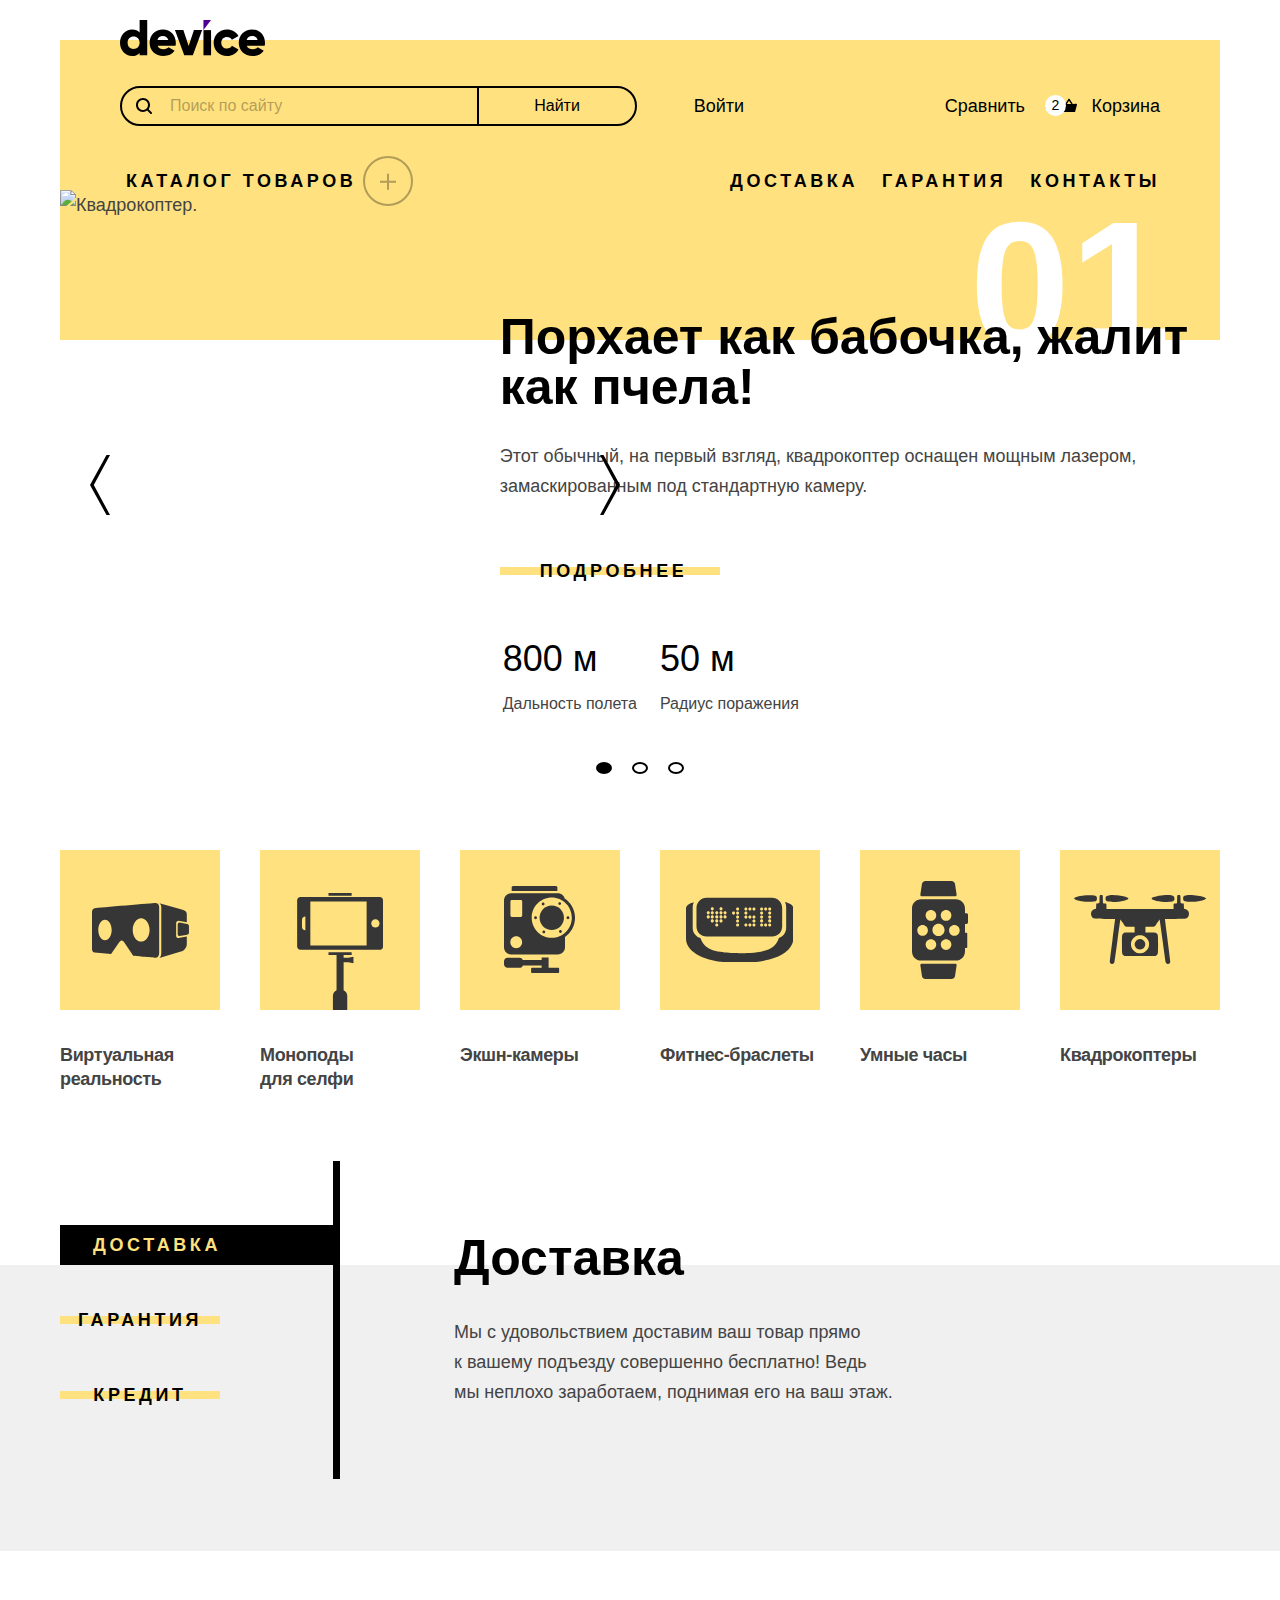
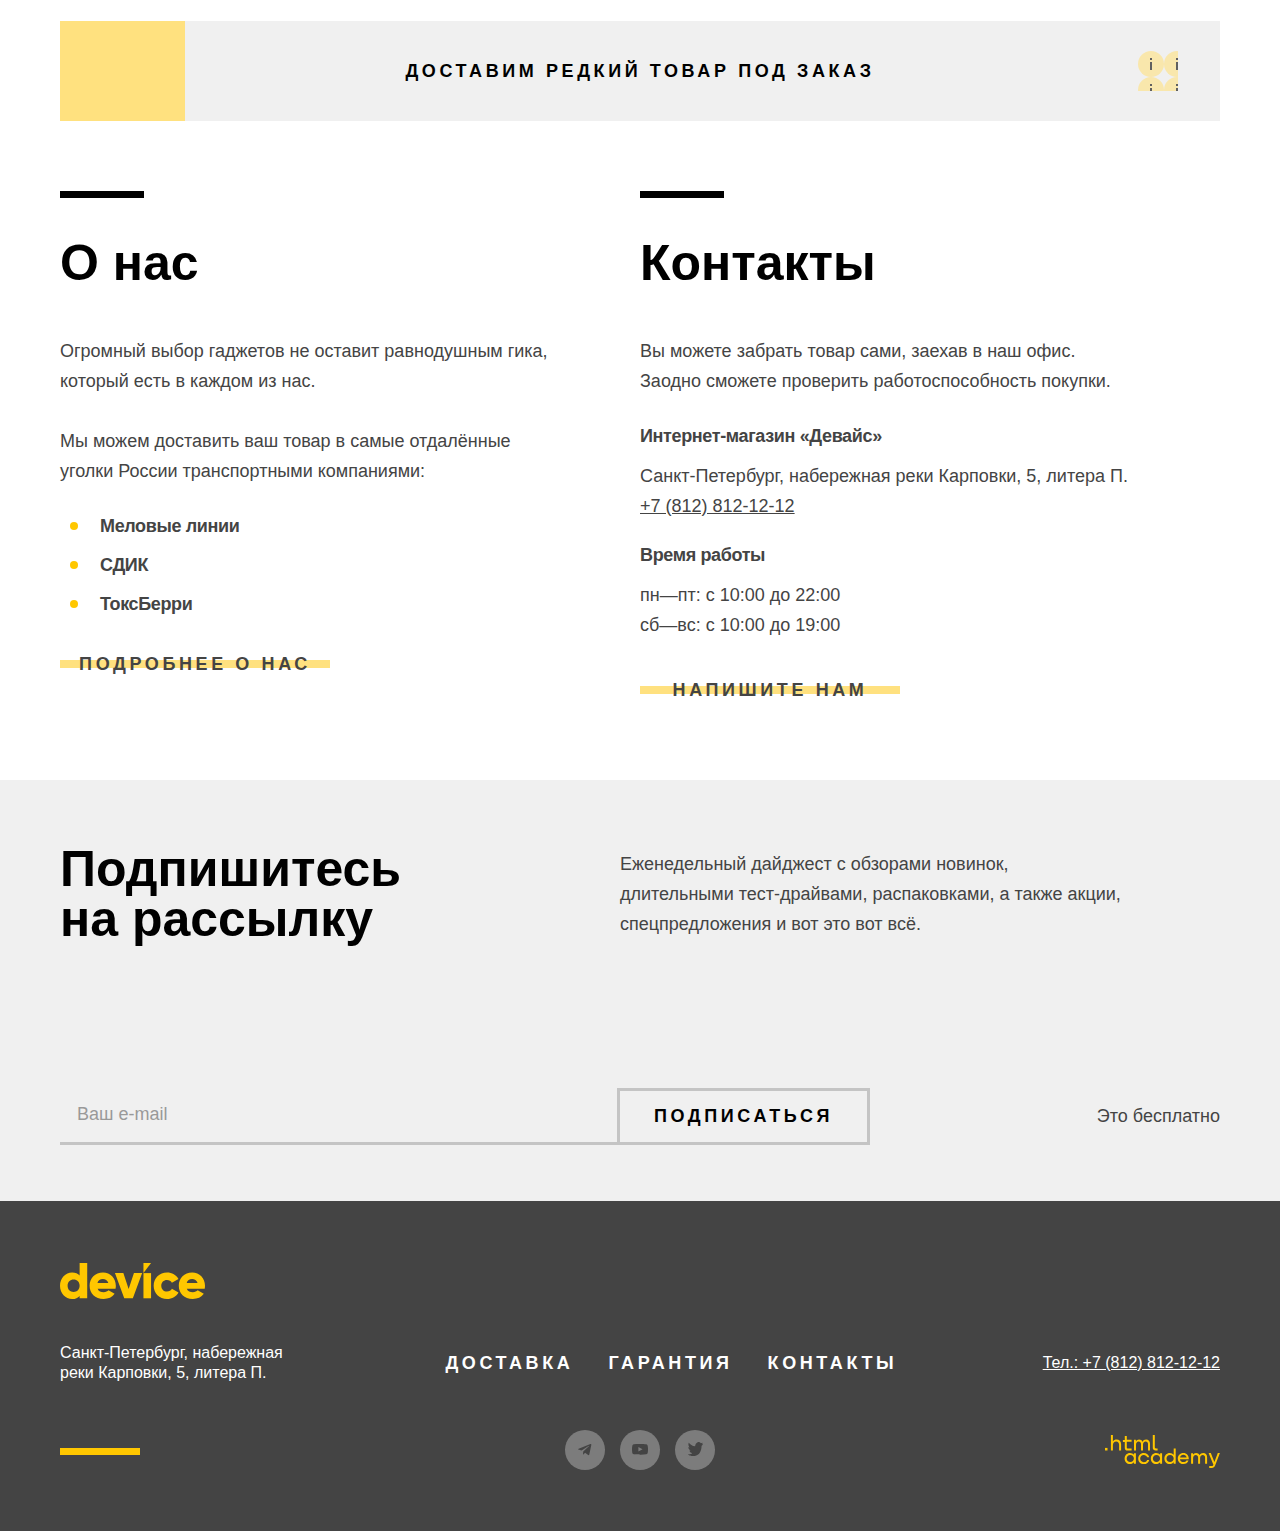
==== index.html @ 0bea19a0 "Завершена верстка всех элементов" ====
<!DOCTYPE html>
<html lang="ru">
  <head>
    <meta charset="utf-8">
    <meta name="viewport" content="width=device-width, initial-scale=1.0">
    <meta name="description" content="Учебный проект от HTML academy.">
    <title>HTML Academy: Девайс</title>
    <link rel="stylesheet" href="styles/styles.css">
    <link rel="icon" href="favicon.ico">
    <link rel="icon" href="images/favicon.png" type="image/png">
  </head>
  <body>
    <header class="page-header">
      <a class="header-logo-link" href="index.html">
        <img src="images/header-logo.svg" width="145" height="36" alt="Логотип интернет магазина Девайс.">
      </a>
      <div class="header-container">
        <div class="top-header-block">
          <form class="search-form" action="https://echo.htmlacademy.ru/" method="post">
            <label class="search-form-label" for="search-form">
              <input class="search-form-input" type="text" placeholder="Поиск по сайту" id="search-form" required>
              <span class="search-form-decoration"></span>
            </label>
            <button class="search-form-button button" type="submit">Найти</button>
          </form>
          <nav class="user-navigation">
            <div class="user-login-wrap">
              <a class="user-login" href="#">Войти</a>
            </div>
            <div class="user-navigation-block">
              <a class="compare" href="#">Сравнить</a>
              <div class="cart">
                <a class="cart-link" href="#">Корзина<span class="cart-count">2</span></a>
                <div class="cart-inner">
                  <ul class="cart-list">
                    <li class="cart-item">
                      <a class="cart-inner-link" href="#">
                        <img src="images/newbe-monopod-small.jpg" width="39" height="43" alt="Любительская селфи-палка">
                        <span>Любительская селфи-палка</span>
                      </a>
                      <button class="cart-item-delete button" type="button" aria-label="Удалить из корзины"></button>
                    </li>
                    <li class="cart-item">
                      <a class="cart-inner-link" href="#">
                        <img src="images/profi-monopod-small.jpg" width="39" height="43" alt="Профессиональная селфи-палка">
                        <span>Профессиональная селфи-палка</span>
                      </a>
                      <button class="cart-item-delete button" type="button" aria-label="Удалить из корзины"></button>
                    </li>
                  </ul>
                  <div class="cart-total">
                    <p class="cart-total-count">Товаров: <span>2</span></p>
                    <p class="cart-total-price">Сумма: <span>2000 ₽</span></p>
                  </div>
                  <div class="cart-button-wrapper">
                    <a class="cart-button" href="#">Открыть корзину</a>
                  </div>
                </div>
              </div>
            </div>
          </nav>
        </div>
        <nav class="product-navigation">
          <div class="product-catalog">
            <button class="product-catalog-button button" type="button">Каталог товаров</button>
            <div class="product-catalog-menu">
              <ul class="product-catalog-list">
                <li class="product-catalog-item">
                  <a class="product-catalog-link" href="#">Виртуальная реальность</a>
                </li>
                <li class="product-catalog-item">
                  <a class="product-catalog-link" href="monopods.html">Моноподы для cелфи</a>
                </li>
                <li class="product-catalog-item">
                  <a class="product-catalog-link" href="#">Экшн-камеры</a>
                </li>
              </ul>
              <ul class="product-catalog-list">
                <li class="product-catalog-item">
                  <a class="product-catalog-link" href="#">Фитнес-браслеты</a>
                </li>
                <li class="product-catalog-item">
                  <a class="product-catalog-link" href="#">Умные часы</a>
                </li>
              </ul>
              <ul class="product-catalog-list">
                <li class="product-catalog-item">
                  <a class="product-catalog-link" href="#">Квадрокоптеры</a>
                </li>
              </ul>
            </div>
          </div>
          <ul class="product-navigation-list">
            <li class="product-navigation-item">
              <a class="product-navigation-link" href="#">Доставка</a>
            </li>
            <li class="product-navigation-item">
              <a class="product-navigation-link" href="#">Гарантия</a>
            </li>
            <li class="product-navigation-item">
              <a class="product-navigation-link" href="#">Контакты</a>
            </li>
          </ul>
        </nav>
      </div>
    </header>

    <main class="main-index">
      <h1 class="visually-hidden">Сайт интернет-магазина Девайс.</h1>
      <section class="slider">
        <h2 class="visually-hidden">Слайдер. Популярные товары.</h2>
        <div class="slider-wrapper">
          <div class="slider-item current-slider-item">
            <div class="slider-image-container">
              <img class="slider-image" width="560" height="560" src="images/drone-slide.png" alt="Квадрокоптер.">
            </div>
            <div class="slider-description-container">
              <p class="slider-number">01</p>
              <p class="slider-slogan heading">Порхает как бабочка, жалит как пчела!</p>
              <p class="slider-description">Этот обычный, на первый взгляд, квадрокоптер оснащен мощным лазером, замаскированным под стандартную камеру.</p>
              <a class="slider-link" href="#">Подробнее</a>
              <table class="technical-parameters">
                <tr>
                  <th class="parameters-count">800 м</th>
                  <th class="parameters-count">50 м</th>
                </tr>
                <tr>
                  <td class="parameters-description">Дальность полета</td>
                  <td class="parameters-description">Радиус поражения</td>
                </tr>
              </table>
            </div>
          </div>
          <div class="slider-item">
            <div class="slider-image-container">
              <img class="slider-image" width="560" height="560" src="images/smart-watch-slide.png" alt="Смарт-часы.">
            </div>
            <div class="slider-description-container">
              <p class="slider-number">02</p>
              <p class="slider-slogan heading">Худеем правильно!</p>
              <p class="slider-description">Мотивирующие фитнес-браслеты помогут найти в себе силы не пропускать занятия и соблюдать диету.</p>
              <a class="slider-link" href="#">Подробнее</a>
              <table class="technical-parameters">
                <tr>
                  <th class="parameters-count">48 часов</th>
                </tr>
                <tr>
                  <td class="parameters-description">Без подзарядки</td>
                </tr>
              </table>
            </div>
          </div>
          <div class="slider-item">
            <div class="slider-image-container">
              <img class="slider-image" width="560" height="560" src="images/monopod-slide.png" alt="Селфи-палка.">
            </div>
            <div class="slider-description-container">
              <p class="slider-number">03</p>
              <p class="slider-slogan heading">Делай селфи, как Бен Стиллер! </p>
              <p class="slider-description">Самая длинная палка для селфи доступна в нашем магазине. Восемь (Восемь, Карл!) метров длиной и весом всего 5 кг.</p>
              <a class="slider-link" href="#">Подробнее</a>
              <table class="technical-parameters">
                <tr>
                  <th class="parameters-count">8,5 м</th>
                  <th class="parameters-count">5 кг</th>
                  <th class="parameters-count">Карбон</th>
                </tr>
                <tr>
                  <td class="parameters-description">Длина палки</td>
                  <td class="parameters-description">Вес палки</td>
                  <td class="parameters-description">Материал</td>
                </tr>
              </table>
            </div>
          </div>
          <button class="previous-slide slider-button button" type="button" aria-label="Предыдущий слайд."></button>
          <button class="next-slide slider-button button" type="button" aria-label="Следующий слайд."></button>
          <ul class="slider-pagination">
            <li class="slider-pagination-item">
              <button class="slider-pagination-button slider-pagination-button-current button" type="button" aria-label="слайд 1."></button>
            </li>
            <li class="slider-pagination-item">
              <button class="slider-pagination-button button" type="button" aria-label="слайд 2."></button>
            </li>
            <li class="slider-pagination-item">
              <button class="slider-pagination-button button" type="button" aria-label="слайд 3."></button>
            </li>
          </ul>
        </div>
      </section>
      <section class="categories">
        <h2 class="visually-hidden">Категории товаров.</h2>
        <ul class="catogories-list">
          <li class="categories-item">
            <a class="categories-link" href="#">Виртуальная реальность</a>
            <span class="categories-link-outline"></span>
          </li>
          <li class="categories-item">
            <a class="categories-link" href="monopods.html">Моноподы<br> для селфи</a>
            <span class="categories-link-outline"></span>
          </li>
          <li class="categories-item">
            <a class="categories-link" href="#">Экшн-камеры</a>
            <span class="categories-link-outline"></span>
          </li>
          <li class="categories-item">
            <a class="categories-link" href="#">Фитнес-браслеты</a>
            <span class="categories-link-outline"></span>
          </li>
          <li class="categories-item">
            <a class="categories-link" href="#">Умные часы</a>
            <span class="categories-link-outline"></span>
          </li>
          <li class="categories-item">
            <a class="categories-link" href="#">Квадрокоптеры</a>
            <span class="categories-link-outline"></span>
          </li>
        </ul>
      </section>
      <section class="services">
        <h2 class="visually-hidden">Наши услуги.</h2>
        <div class="services-container">
          <ul class="services-tabs-list">
            <li class="services-tabs-item">
              <button class="tablinks tablinks-active button" type="button">Доставка</button>
            </li>
            <li class="services-tabs-item">
              <button class="tablinks button" type="button">Гарантия</button>
            </li>
            <li class="services-tabs-item">
              <button class="tablinks button" type="button">Кредит</button>
            </li>
          </ul>
          <div class="services-tabcontent">
            <div class="tabcontent tabcontent-active">
              <h3 class="tabcontent-heading heading">Доставка</h3>
              <p class="tabcontent-description">Мы с удовольствием доставим ваш товар прямо<br> к вашему подъезду совершенно бесплатно! Ведь<br> мы неплохо заработаем, поднимая его на ваш этаж.</p>
            </div>
            <div class="tabcontent">
              <h3 class="tabcontent-heading heading">Гарантия</h3>
              <p class="tabcontent-description">Если из-за возгорания купленного у нас товара у вас сгорит дом — не переживайте, мы выдадим вам новый. Товар, не дом, конечно же.</p>
            </div>
            <div class="tabcontent">
              <h3 class="tabcontent-heading heading">Кредит</h3>
              <p class="tabcontent-description">Залезть в долговую яму стало проще! Кредитные консультанты подберут для вас наиболее выгодные условия кредита. Выгодные для банка, разумеется.</p>
            </div>
          </div>
        </div>
      </section>
      <section class="delivery">
        <h2 class="visually-hidden">Доставка</h2>
        <a class="delivery-link" href="#">Доставим редкий товар под заказ</a>
        <span class="delivery-link-outline"></span>
      </section>
      <section class="conacts-group">
        <h2 class="visually-hidden">Информация об организации и контакты.</h2>
        <div class="about-us">
          <h3 class="about-us-heading heading">О нас</h3>
          <p class="about-us-description">Огромный выбор гаджетов не оставит равнодушным гика, который есть в каждом из нас.</p>
          <p class="about-us-description">Мы можем доставить ваш товар в самые отдалённые уголки России транспортными компаниями:</p>
          <ul class="about-us-transport-list">
            <li class="about-us-transport-item">Меловые линии</li>
            <li class="about-us-transport-item">СДИК</li>
            <li class="about-us-transport-item">ТоксБерри</li>
          </ul>
          <a class="about-us-link" href="#">Подробнее о нас</a>
        </div>
        <div class="contacts">
          <h3 class="contacts-heading heading">Контакты</h3>
          <p class="contacts-description">Вы можете забрать товар сами, заехав в наш офис. Заодно сможете проверить работоспособность покупки. </p>
          <div class="contacts-address">
            <h4 class="address-heading">Интернет-магазин «Девайс»</h4>
            <p class="address-description">Санкт-Петербург, набережная реки Карповки, 5, литера П.</p>
            <a class="address-phone" href="tel:+78128121212">+7 (812) 812-12-12</a>
          </div>
          <div class="contacts-work-time">
            <h4 class="work-time-heading">Время работы</h4>
            <p class="work-time-description">пн—пт: с 10:00 до 22:00 сб—вс: с 10:00 до 19:00</p>
          </div>
          <a class="contacts-link" href="#">Напишите нам</a>
        </div>
      </section>
      <section class="subscribe">
        <div class="subscribe-text-wrapper">
          <h2 class="subscribe-heading heading">Подпишитесь на рассылку</h2>
          <p class="subscribe-description">Еженедельный дайджест с обзорами новинок,<br> длительными тест-драйвами, распаковками, а также акции,<br> спецпредложения и вот это вот всё.</p>
        </div>
        <div class="subscribe-form-wrapper">
          <form class="subscribe-form" action="https://echo.htmlacademy.ru/" method="post">
            <input class="subscribe-form-input" type="email" placeholder="Ваш e-mail">
            <button class="subscribe-form-button button" type="submit">Подписаться</button>
          </form>
          <span class="subscribe-layout">Это бесплатно</span>
        </div>
      </section>
    </main>

    <footer class="page-footer">
      <div class="footer-wrapper">
        <a class="footer-logo-link" href="index.html">
          <img class="footer-logo-image" src="images/footer-logo.svg" width="145" height="36" alt="Логотип интернет магазина Девайс.">
        </a>
        <div class="footer-contacts">
          <p class="footer-contacts-address">Санкт-Петербург, набережная реки Карповки, 5, литера П.</p>
          <ul class="footer-navigation-list">
            <li class="footer-navigation-item">
              <a class="footer-navigation-link" href="#">Доставка</a>
            </li>
            <li class="footer-navigation-item">
              <a class="footer-navigation-link" href="#">Гарантия</a>
            </li>
            <li class="footer-navigation-item">
              <a class="footer-navigation-link" href="#">Контакты</a>
            </li>
          </ul>
          <a class="footer-contacts-address-phone" href="tel:+78128121212">Тел.: +7 (812) 812-12-12</a>
        </div>
        <div class="footer-social">
          <ul class="footer-social-list">
            <li class="footer-social-item">
              <a class="social-button" href="https://t.me/htmlacademy" aria-label="Телеграм.">
                <svg width="14" height="12" viewBox="0 0 14 12">
                  <path d="M12.4431 0.0735832L0.623071 4.63158C-0.183596 4.95558 -0.178929 5.40558 0.475071 5.60625L3.50974 6.55292L10.5311 2.12292C10.8631 1.92092 11.1664 2.02958 10.9171 2.25092L5.2284 7.38492H5.22707L5.2284 7.38558L5.01907 10.5136C5.32574 10.5136 5.46107 10.3729 5.63307 10.2069L7.10707 8.77358L10.1731 11.0382C10.7384 11.3496 11.1444 11.1896 11.2851 10.5149L13.2977 1.02958C13.5037 0.203583 12.9824 -0.170417 12.4431 0.0735832Z"/>
                </svg>
              </a>
            </li>
            <li class="footer-social-item">
              <a class="social-button" href="https://www.youtube.com/user/htmlacademyru" aria-label="Ютуб.">
                <svg width="16" height="11" viewBox="0 0 16 11">
                  <path d="M15.6671 1.67464C15.5765 1.35146 15.4 1.05887 15.1564 0.827973C14.9059 0.589975 14.5989 0.41973 14.2644 0.333306C13.0124 0.00330585 7.99641 0.00330593 7.99641 0.00330593C5.9053 -0.0204856 3.8147 0.0841556 1.73641 0.316639C1.40187 0.409448 1.09545 0.583497 0.844411 0.823306C0.597745 1.06064 0.419078 1.35331 0.325745 1.67397C0.10154 2.8818 -0.00739387 4.1082 0.000411455 5.33664C-0.00758854 6.56397 0.101078 7.78997 0.325745 8.99931C0.417078 9.31864 0.595078 9.60997 0.842411 9.84531C1.08974 10.0806 1.39774 10.2506 1.73641 10.3406C3.00508 10.67 7.99641 10.67 7.99641 10.67C10.0902 10.6938 12.1835 10.5892 14.2644 10.3566C14.5989 10.2702 14.9059 10.1 15.1564 9.86197C15.3999 9.63112 15.5762 9.33849 15.6664 9.01531C15.8965 7.80794 16.0083 6.58103 16.0004 5.35197C16.0177 4.11771 15.906 2.88502 15.6671 1.67397V1.67464ZM6.40174 7.61931V3.05464L10.5751 5.33731L6.40174 7.61931Z"/>
                </svg>
              </a>
            </li>
            <li class="footer-social-item">
              <a class="social-button" href="https://twitter.com/htmlacademy_ru" aria-label="Твиттер.">
                <svg width="15" height="15" viewBox="0 0 15 15">
                  <path d="M9.7 0.155143C11.2 -0.344857 12.3 0.455143 12.9 1.25514C13.4 1.05514 14 0.855143 14.6 0.655143C14.6 1.45514 14.1 2.05514 13.8 2.25514C14.5 2.45514 15 1.85514 15 1.85514C14.9 2.75514 14.1 3.55514 13.6 3.75514C13.4 10.0551 10.8 14.1551 4.7 14.0551C4.2 14.0551 4.8 14.0551 4.3 14.0551C4 14.0551 0.6 13.6551 0 12.2551C2 12.4551 3.4 11.8551 4.1 11.1551C3.3 10.8551 1.7 10.7551 1.5 8.35514C1.8 8.55514 2 8.65514 2.6 8.55514C1.5 7.75514 0.3 7.05514 0.4 5.05514C0.7 5.35514 1.3 5.55514 1.6 5.45514C1 5.25514 -0.2 2.35514 0.8 0.855143C2.4 2.55514 4.1 4.25514 7.1 4.35514C7.3 2.25514 8.1 0.855143 9.7 0.155143Z"/>
                </svg>
              </a>
            </li>
          </ul>
          <a class="htmlacademy-link" href="https://htmlacademy.ru/" aria-label="Сайт html academy.">
            <svg width="115" height="33" viewBox="0 0 115 33">
              <path d="M0 12.9V15.5H2.5V12.9H0Z"/>
              <path d="M11.6 4.5C10 4.5 8.8 5.2 8 6.2H7.9V0H5.9V15.5H7.9V10.2C7.9 8.1 9.2 6.6 11.2 6.6C13 6.6 14.1 8 14.1 9.8V15.5H16.1V9.4C16.2 6.4 14.3 4.5 11.6 4.5Z"/>
              <path d="M26.6 4.8H21.8V1.1H19.8V4.9H17.9V6.9H19.8V12.9C19.8 14.6 20.8 15.6 22.5 15.6H26.6V13.6H22.9C22.2 13.6 21.8 13.2 21.8 12.5V6.8H26.6V4.8Z"/>
              <path d="M41.1 4.6C39.5 4.6 38.2 5.4 37.6 6.7H37.5C36.9 5.5 35.7 4.6 34.1 4.6C32.7 4.6 31.6 5.4 31 6.4H30.9V4.8H29V15.4H31V10C31 8 32 6.5 33.6 6.5C35.1 6.5 36 7.5 36 9.1V15.4H38V9.8C38 7.4 39.4 6.5 40.6 6.5C42.1 6.5 43 7.5 43 9.1V15.4H45V8.9C45.1 6.4 43.6 4.6 41.1 4.6Z"/>
              <path d="M47.8 12.7C47.8 14.4 48.8 15.4 50.6 15.4H52.6V13.4H50.9C50.2 13.4 49.8 13 49.8 12.3V0H47.8V12.7Z"/>
              <path d="M28.9 19.7C28 18.6 26.7 17.9 25 17.9C21.9 17.9 19.6 20.2 19.6 23.5C19.6 26.8 21.9 29.1 25 29.1C26.8 29.1 28 28.3 28.8 27.2H28.9V28.8H30.9V18.2H28.9V19.7ZM25.3 27.1C23.1 27.1 21.7 25.5 21.7 23.5C21.7 21.5 23.1 19.9 25.3 19.9C27.5 19.9 28.9 21.5 28.9 23.5C28.9 25.4 27.5 27.1 25.3 27.1Z"/>
              <path d="M44.2 22C43.7 19.6 41.6 17.9 38.8 17.9C35.4 17.9 33.2 20.4 33.2 23.5C33.2 26.6 35.4 29.1 38.8 29.1C41.6 29.1 43.7 27.3 44.2 24.9H42.1C41.7 26.2 40.4 27.2 38.8 27.2C36.6 27.2 35.2 25.6 35.2 23.6C35.2 21.6 36.6 20 38.8 20C40.4 20 41.6 21 42.1 22.2H44.2V22Z"/>
              <path d="M55.1 19.7C54.2 18.6 52.9 17.9 51.2 17.9C48.1 17.9 45.8 20.2 45.8 23.5C45.8 26.8 48.1 29.1 51.2 29.1C53 29.1 54.2 28.3 55 27.2H55.1V28.8H57.1V18.2H55.1V19.7ZM51.5 27.1C49.3 27.1 47.9 25.5 47.9 23.5C47.9 21.5 49.3 19.9 51.5 19.9C53.7 19.9 55.1 21.5 55.1 23.5C55.1 25.4 53.6 27.1 51.5 27.1Z"/>
              <path d="M68.7 19.8C67.8 18.7 66.5 17.9 64.8 17.9C61.7 17.9 59.4 20.2 59.4 23.5C59.4 26.8 61.6 29.1 64.8 29.1C66.5 29.1 67.8 28.3 68.6 27.3H68.7V28.8H70.7V13.4H68.7V19.8ZM65.1 27.1C62.9 27.1 61.5 25.5 61.5 23.5C61.5 21.5 62.9 19.9 65.1 19.9C67.3 19.9 68.7 21.5 68.7 23.5C68.6 25.5 67.2 27.1 65.1 27.1Z"/>
              <path d="M78.3 17.9C75 17.9 72.8 20.4 72.8 23.5C72.8 26.5 74.9 29.1 78.3 29.1C80.8 29.1 82.8 27.8 83.5 25.5H81.4C80.9 26.5 79.8 27.1 78.4 27.1C76.5 27.1 75.1 25.8 75 24.2H83.8C84 20.6 81.8 17.9 78.3 17.9ZM78.3 19.8C80 19.8 81.3 20.8 81.6 22.4H75.1C75.4 20.9 76.6 19.8 78.3 19.8Z"/>
              <path d="M98.2 17.9C96.6 17.9 95.3 18.7 94.6 19.9H94.5C93.9 18.7 92.7 17.9 91.1 17.9C89.7 17.9 88.6 18.6 88 19.7V18.2H86.1V28.8H88.1V23.4C88.1 21.4 89.1 20 90.7 19.9C92.2 19.9 93.1 20.9 93.1 22.5V28.8H95.1V23.2C95.1 20.8 96.5 19.9 97.7 19.9C99.2 19.9 100.1 20.9 100.1 22.5V28.8H102.1V22.3C102.2 19.7 100.7 17.9 98.2 17.9Z"/>
              <path d="M109.4 27L105.8 18.1H103.6L108.4 29.7C108.1 30.6 107.7 30.9 106.7 30.9H104.2V32.9H106.7C108.5 32.9 109.5 32.1 110.2 30.3L114.9 18.1H112.8L109.4 27Z"/>
            </svg>
          </a>
        </div>
      </div>
    </footer>

    <section class="modal-container">
      <div class="modal">
        <h2 class="modal-heading heading">Доставка под заказ</h2>
        <button class="button modal-close-button" type="button" aria-label="Закрыть."></button>
        <form class="order-form" action="https://echo.htmlacademy.ru/" method="post">
          <div class="user-information">
            <div class="order-form-item username">
              <label class="modal-form-label " for="username">Ваше имя:</label>
              <input class="modal-form-input" type="text" id="username" name="username" placeholder="Введите имя" required>
              <span class="order-form-decoration"></span>
            </div>
            <div class="order-form-item email">
              <label class="modal-form-label" for="email">Ваш e-mail:</label>
              <input class="modal-form-input" type="email" id="email" name="email" placeholder="Введите e-mail" value="почта">
              <span class="order-form-message">Забавный у вас адрес</span>
              <span class="order-form-decoration"></span>
            </div>
          </div>
          <div class="order-products">
            <div class="order-products-item product-name">
              <label class="modal-form-label" for="product-name">Что нужно привезти:</label>
              <input class="modal-form-input" type="text" id="product-name" name="product-name" placeholder="В свободной форме" required>
              <span class="order-form-decoration"></span>
            </div>
            <div class="order-products-item product-count">
              <label class="modal-form-label count-label" for="product-count" tabindex="0">
                Количество:
                <span class="count-information">Постараемся найти, сколько нужно. Привезём сколько получится по требованиям<br> к провозу багажа.</span>
              </label>
              <div class="order-product-container">
                <button class="count count-minus button" type="button">
                  <svg width="16" height="3" viewBox="0 0 16 3">
                    <path d="M16 0.786987H0V2.78699H16V0.786987Z"/>
                  </svg>
                </button>
                <input class="modal-form-input count-input" type="number" id="product-count" name="product-count" placeholder="1" value="1" required>
                <button class="count count-plus button" type="button">
                  <svg width="16" height="17" viewBox="0 0 16 17">
                    <path d="M16 7.78699H9V0.786987H7V7.78699H0V9.78699H7V16.787H9V9.78699H16V7.78699Z"/>
                  </svg>
                </button>
              </div>
            </div>
          </div>
          <button class="modal-submit-button button" type="submit">Отправить</button>
        </form>
      </div>
    </section>
  </body>
</html>
---- styles/styles.css ----
/*
* Prefixed by https://autoprefixer.github.io
* PostCSS: v8.4.14,
* Autoprefixer: v10.4.7
* Browsers: last 5 chrome version,last 5 firefox version,last 5 safari version
*/

@font-face {
  font-family: "Rubik";
  font-style: normal;
  font-weight: 400;
  src: url("../fonts/rubik/rubik-400.woff2") format("woff2");
  font-display: swap;
}

@font-face {
  font-family: "Rubik";
  font-style: normal;
  font-weight: 700;
  src: url("../fonts/rubik/rubik-700.woff2") format("woff2");
  font-display: swap;
}

@font-face {
  font-family: "Raleway";
  font-style: normal;
  font-weight: 800;
  src: url("../fonts/raleway/raleway-800.woff2") format("woff2");
  font-display: swap;
}

html {
  height: 100%;
}

*,
*::before,
*::after {
  box-sizing: border-box;
}

body {
  font-family: "Rubik", Arial, Helvetica, sans-serif;
  font-size: 18px;
  line-height: 30px;
  color: #444444;
  display: flex;
  flex-direction: column;
  min-height: 100%;
  margin: 0;
}

img {
  object-fit: contain;
}

a {
  text-decoration: none;
  color: #444444;
}

.visually-hidden {
  position: absolute;
  width: 1px;
  height: 1px;
  margin: -1px;
  border: 0;
  padding: 0;
  white-space: nowrap;
  clip-path: inset(100%);
  clip: rect(0 0 0 0);
  overflow: hidden;
}

.button {
  cursor: pointer;
}

.heading {
  font-family: 'Raleway', Arial, Helvetica, sans-serif;
  font-weight: 800;
  font-size: 50px;
  line-height: 50px;
  margin: 0;
  padding: 0;
  color: #000000;
}

/* HEADER */

.page-header {
  width: 1160px;
  margin: 0 auto;
  position: relative;
}

.header-logo-link {
  position: absolute;
  display: block;
  left: 60px;
  top: 20px;
  outline: unset;
  z-index: 1;
}

.header-logo-link:hover {
  opacity: 0.6;
}

.header-logo-link:focus-visible::before {
  content: "";
  position: absolute;
  top: -2px;
  left: -3px;
  width: calc(100% + 8px);
  height: 40px;
  background-color: none;
  outline: 2px solid #AF4FFF;
}

.header-logo-link:active {
  opacity: 0.3;
}

.header-logo-link:active::before {
  outline: none;
}

.header-container {
  margin-top: 40px;
  background-color: #FFE17F;
  padding: 0 60px;
}

.top-header-block {
  display: flex;
  flex-wrap: wrap;
  align-items: center;
  padding-top: 46px;
  margin-bottom: 30px;
  gap: 26px;
  position: relative;
}

.search-form {
  display: flex;
  justify-content: center;
  position: relative;
}

.search-form-label {
  position: relative;
}

.search-form-decoration::before {
  content: "";
  position: absolute;
  background-image: url(../images/search-icon.svg);
  background-repeat: no-repeat;
  width: 16px;
  height: 16px;
  left: 16px;
  top: 12px;
}

.search-form-input {
  font-family: "Rubik", Arial, Helvetica, sans-serif;
  font-size: 16px;
  line-height: 20px;
  width: 359px;
  height: 40px;
  background-color: transparent;
  border: 2px solid #000000;
  border-radius: 50px 0 0 50px;
  padding-left: 48px;
  outline: none;
}

.search-form-decoration::after {
  content: "";
  position: absolute;
  top: -2px;
  right: -2px;
  width: 363px;
  height: 44px;
  background-color: none;
  outline: 2px solid #AF4FFF;
  display: none;
}

.search-form-input:focus-visible ~ .search-form-decoration::after {
  display: block;
}

.search-form-input::placeholder {
  color: #000000;
  opacity: 0.3;
}

.search-form-input:disabled {
  opacity: 0.3;
}

.search-form-input:disabled ~ .search-form-decoration::before {
  opacity: 0.3;
}

.search-form-button {
  font-family: "Rubik", Arial, Helvetica, sans-serif;
  font-size: 16px;
  line-height: 20px;
  color: #000000;
  width: 160px;
  height: 40px;
  background-color: transparent;
  border: 2px solid #000000;
  border-radius: 0 20px 20px 0;
  outline: none;
  position: relative;
  margin-left: -2px;
}

.search-form-button:hover {
  background-color: #000000;
  color: #FFFFFF;
}

.search-form-button:focus-visible::before {
  content: "";
  position: absolute;
  top: -4px;
  left: -4px;
  width: 164px;
  height: 44px;
  background-color: none;
  outline: 2px solid #AF4FFF;
}

.search-form-button:active {
  background-color: #000000;
  color: #FFFFFF30;
}

.search-form-button:active::before {
  outline: none;
}

.search-form-button:disabled {
  opacity: 0.3;
}

.user-navigation {
  display: flex;
  flex-wrap: wrap;
  justify-content: space-between;
  flex-grow: 1;
}

.user-login-wrap {
  display: flex;
  flex-wrap: wrap;
  width: 231px;
}

.user-navigation-block {
  display: flex;
  flex-wrap: wrap;
  list-style-type: none;
  margin: 0;
  gap: 36px;
}

.user-login-wrap {
  display: flex;
  flex-wrap: wrap;
  gap: 28px;
  max-width: 240px;
}

.user-login {
  width: 81px;
  text-align: end;
  height: 30px;
  color: #000000;
  position: relative;
  outline: none;
}

.user-login::before {
  content: "";
  position: absolute;
  background-image: url(../images/login-icon.svg);
  background-repeat: no-repeat;
  width: 13px;
  height: 12px;
  left: 2px;
  top: 9px;
}

.user-login:hover {
  opacity: 0.6;
}

.user-login:focus-visible::after {
  content: "";
  position: absolute;
  top: 0;
  right: -4px;
  width: calc(100% + 8px);
  height: 30px;
  background-color: none;
  outline: 2px solid #AF4FFF;
}

.user-login:active {
  opacity: 0.3;
}

.user-login:active::after {
  outline: none;
}

.user-name {
  width: 146px;
  text-align: end;
  height: 30px;
  color: #000000;
  outline: none;
  position: relative;
}

.user-name::before {
  content: "";
  position: absolute;
  background-image: url(../images/login-icon.svg);
  background-repeat: no-repeat;
  width: 13px;
  height: 12px;
  left: 2px;
  top: 9px;
}

.user-name:hover {
  opacity: 0.6;
}

.user-name:focus-visible::after {
  content: "";
  position: absolute;
  top: 0;
  right: -4px;
  width: calc(100% + 8px);
  height: 30px;
  background-color: none;
  outline: 2px solid #AF4FFF;
}

.user-name:active {
  opacity: 0.3;
}

.user-name:active::after {
  outline: none;
}

.user-logout {
  height: 30px;
  color: #000000;
  opacity: 0.3;
  outline: none;
  position: relative;
}

.user-logout:focus-visible::after {
  content: "";
  position: absolute;
  top: 0;
  right: -4px;
  width: calc(100% + 8px);
  height: 30px;
  background-color: none;
  outline: 2px solid #AF4FFF;
}

.user-logout:active::after {
  outline: none;
}

.compare {
  width: 105px;
  text-align: end;
  height: 30px;
  color: #000000;
  position: relative;
  outline: none;
}

.compare::before {
  content: "";
  position: absolute;
  background-image: url(../images/compare-icon.svg);
  background-repeat: no-repeat;
  width: 10px;
  height: 12px;
  left: 2px;
  top: 9px;
}

.compare:hover {
  opacity: 0.6;
}

.compare:focus-visible::after {
  content: "";
  position: absolute;
  top: 0;
  right: -4px;
  width: calc(100% + 8px);
  height: 30px;
  background-color: none;
  outline: 2px solid #AF4FFF;
}

.compare:active {
  opacity: 0.3;
}

.compare:active::after {
  outline: none;
}

.cart {
  display: flex;
  flex-wrap: wrap;
  position: relative;
}

.cart-link {
  width: 99px;
  text-align: end;
  height: 30px;
  color: #000000;
  position: relative;
  outline: none;
}

.cart-link::before {
  content: "";
  position: absolute;
  background-image: url(../images/cart-icon.svg);
  background-repeat: no-repeat;
  width: 16px;
  height: 14px;
  left: 0;
  top: 7px;
}

.cart-link:hover {
  opacity: 0.6;
}

.cart-link:focus-visible::after {
  content: "";
  position: absolute;
  top: 0;
  right: -11px;
  width: calc(100% + 30px);
  height: 30px;
  background-color: none;
  outline: 2px solid #AF4FFF;
}

.cart-link:active {
  opacity: 0.3;
}

.cart-link:active::after {
  outline: none;
}

.cart-count {
  position: absolute;
  display: flex;
  left: -16px;
  top: 4px;
  font-family: "Rubik", Arial, Helvetica, sans-serif;
  font-size: 14px;
  line-height: 17px;
  color: #000000;
  background-color: #FFFFFF;
  width: 21px;
  height: 21px;
  border-radius: 50%;
  justify-content: center;
  align-items: center;
}

/* CART-POPOVER */

.cart-inner {
  display: none;
  position: absolute;
  width: 320px;
  background-color: #1A1A1A;
  z-index: 5;
  top: 35px;
  left: -145px;
}

.cart-inner::before {
  content: "";
  position: absolute;
  background-image: url(../images/popover-arrow.svg);
  background-repeat: no-repeat;
  width: 14px;
  height: 6px;
  top: -6px;
  left: calc(50% - 7px);
}

.cart-link:hover + .cart-inner,
.cart-link:focus-visible + .cart-inner,
.cart-link:focus + .cart-inner {
  display: block;
}

.cart-list {
  list-style-type: none;
  padding: 0;
  margin: 0;
  display: flex;
  flex-direction: column;
  row-gap: 1px;
}

.cart-item {
  width: 100%;
  height: 83px;
  background-color: #000000;
  display: flex;
  align-items: center;
  position: relative;
}

.cart-item-delete {
  content: "";
  position: absolute;
  border: none;
  background-image: url(../images/cart-delete-item.svg);
  background-repeat: no-repeat;
  background-color: transparent;
  width: 10px;
  height: 10px;
  top: 20px;
  right: 20px;
  outline: none;
}

.cart-item-delete:hover {
  opacity: 0.6;
}

.cart-item-delete:focus-visible::before {
  content: "";
  position: absolute;
  top: -2px;
  left: -2px;
  width: calc(100% + 4px);
  height: 15px;
  background-color: none;
  outline: 2px solid #AF4FFF;
}

.cart-item-delete:active {
  opacity: 0.3;
}

.cart-item-delete:active::before {
  outline: none;
}

.cart-inner-link {
  color: #FFFFFF;
  display: flex;
  gap: 23px;
  padding: 20px;
  max-width: 170px;
  font-family: "Rubik", Arial, Helvetica, sans-serif;
  font-weight: 400;
  font-size: 16px;
  line-height: 20px;
  align-items: center;
  position: relative;
  outline: none;
}

.cart-inner-link:hover {
  opacity: 0.6;
}

.cart-inner-link:focus-visible::before {
  content: "";
  position: absolute;
  top: 17px;
  left: 17px;
  width: 260px;
  height: 49px;
  background-color: none;
  outline: 2px solid #AF4FFF;
}

.cart-inner-link:active {
  opacity: 0.3;
}

.cart-inner-link:active::before {
  outline: none;
}

.cart-total {
  display: flex;
  flex-grow: 1;
  justify-content: space-between;
  padding: 0 20px;
  align-items: center;
  height: 44px;
}

.cart-total-count {
  padding: 0;
  margin: 0;
  font-family: "Rubik", Arial, Helvetica, sans-serif;
  font-weight: 400;
  font-size: 16px;
  line-height: 20px;
  color: #FFFFFF;
}

.cart-total-price {
  padding: 0;
  margin: 0;
  font-family: "Rubik", Arial, Helvetica, sans-serif;
  font-weight: 400;
  font-size: 16px;
  line-height: 20px;
  color: #FFFFFF;
}

.cart-button-wrapper {
  width: 100%;
  padding: 20px;
  background-color: #000000;
}

.cart-button {
  font-family: 'Raleway', Arial, Helvetica, sans-serif;
  font-weight: 800;
  font-size: 18px;
  line-height: 21px;
  letter-spacing: 0.2em;
  text-transform: uppercase;
  background-color: #FFFFFF;
  color: #000000;
  width: 280px;
  height: 50px;
  display: flex;
  justify-content: center;
  align-items: center;
  outline: none;
  position: relative;
}

.cart-button:hover {
  background-color: #FFE17F;
}

.cart-button:focus-visible::before {
  content: "";
  position: absolute;
  top: -2px;
  left: -2px;
  width: calc(100% + 4px);
  height: 54px;
  background-color: none;
  outline: 2px solid #AF4FFF;
}

.cart-button:active {
  background-color: #FFE17F;
  color: #00000030;
}

.cart-button:active::before {
  outline: none;
}

.cart-button-disabled.cart-button {
  background-color: #FFFFFF;
  color: #00000030;
  cursor: default;
}

.cart-button-disabled.cart-button:focus-visible::before {
  outline: none;
}

/* PRODUCT-NAVIGATION */

.product-navigation {
  display: flex;
  flex-wrap: wrap;
  flex-grow: 1;
  justify-content: space-between;
  align-items: center;
  padding-bottom: 134px;
}

.product-catalog {
  position: relative;
}

.product-catalog-navigation {
  padding-bottom: 20px;
}

.product-catalog-menu {
  position: absolute;
  top: 33px;
  left: -60px;
  display: none;
  flex-wrap: wrap;
  width: 1160px;
  min-height: 180px;
  padding: 25px 60px 27px 60px;
  z-index: 2;
  background-color:#FFE17F;
  gap: 60px;
}

.product-catalog-list {
  list-style-type: none;
  padding: 0;
  margin: 0;
}

.product-catalog-item {
  margin-bottom: 10px;
}

.product-catalog-item:last-child {
  margin-bottom: 0;
}

.product-catalog-link {
  font-family: "Rubik", Arial, Helvetica, sans-serif;
  font-weight: 400;
  font-size: 16px;
  line-height: 18px;
  color: #000000;
  position: relative;
  outline: none;
}

.product-catalog-link:hover {
  opacity: 0.6;
}

.product-catalog-link:focus-visible::before {
  content: "";
  position: absolute;
  top: -2px;
  left: -2px;
  width: 200px;
  height: 24px;
  background-color: none;
  outline: 2px solid #AF4FFF;
}

.product-catalog-link:active {
  opacity: 0.3;
}

.product-catalog-link:active::before {
  outline: none;
}

.product-catalog-link-active {
  position: relative;
}

.product-catalog-link-active::after {
  content: "";
  position: absolute;
  background-color: #000000;
  width: 100%;
  height: 1px;
  right: 0;
  bottom: -2px;
}

.product-catalog-link-active:focus-visible::before {
  content: "";
  position: absolute;
  top: -2px;
  left: -2px;
  width: 200px;
  height: 26px;
  background-color: none;
  outline: 2px solid #AF4FFF;
}

.product-catalog-link-active:active::before {
  outline: none;
}

.product-catalog-button {
  position: relative;
  font-family: 'Raleway', Arial, Helvetica, sans-serif;
  font-weight: 800;
  font-size: 18px;
  line-height: 21px;
  letter-spacing: 0.2em;
  text-transform: uppercase;
  color: #000000;
  border: unset;
  background-color: transparent;
  width: 293px;
  height: 50px;
  text-align: start;
  z-index: 3;
  outline: none;
}

.product-catalog-button::before {
  content: "";
  position: absolute;
  width: 50px;
  height: 50px;
  border: 2px solid #000000;
  border-radius: 50%;
  background-color: transparent;
  background-image: url(../images/plus-icon.svg);
  background-position: center;
  background-repeat: no-repeat;
  opacity: 0.3;
  right: 0;
  top: 0;
}

.product-catalog-button:hover::before,
.product-catalog-button:active::before {
  background-image: url(../images/minus-icon.svg);
  opacity: 1;
}

.product-catalog-button:focus-visible::before {
  background-image: url(../images/minus-icon.svg);
}

.product-catalog-button:focus-visible::after {
  content: "";
  position: absolute;
  top: -2px;
  right: -2px;
  width: calc(100% + 4px);
  height: 54px;
  background-color: none;
  outline: 2px solid #AF4FFF;
}

.product-catalog-button:hover ~ .product-catalog-menu,
.product-catalog-button:focus-visible ~ .product-catalog-menu,
.product-catalog-button:focus ~ .product-catalog-menu {
  display: flex;
}

.product-navigation-list {
  display: flex;
  flex-wrap: wrap;
  list-style-type: none;
  margin: 0;
  justify-content: space-between;
  max-width: 470px;
  flex-grow: 1;
  z-index: 1;
}

.product-navigation-link {
  font-family: 'Raleway', Arial, Helvetica, sans-serif;
  font-weight: 800;
  font-size: 18px;
  line-height: 21px;
  letter-spacing: 0.2em;
  text-transform: uppercase;
  color: #000000;
  outline: none;
  position: relative;
}

.product-navigation-link:hover {
  opacity: 0.6;
}

.product-navigation-link:focus-visible::before {
  content: "";
  position: absolute;
  top: -2px;
  left: -2px;
  width: calc(100% + 4px);
  height: 26px;
  background-color: none;
  outline: 2px solid #AF4FFF;
}

.product-navigation-link:active {
  opacity: 0.3;
}

.product-navigation-link:active::before {
  outline: none;
}

.product-navigation-link-active {
  position: relative;
}

.product-navigation-link-active::after {
  content: "";
  position: absolute;
  background-color: #000000;
  width: 100%;
  height: 2px;
  right: 0;
  bottom: -2px;
}

.product-navigation-link-active:focus-visible::before {
  content: "";
  position: absolute;
  top: -2px;
  left: -2px;
  width: calc(100% + 4px);
  height: 28px;
  background-color: none;
  outline: 2px solid #AF4FFF;
}

.product-navigation-link-active:active::before {
  outline: none;
}

/* INDEX.HTML */

/* MAIN */

.main-index {
  flex-grow: 1;
}

/* SLIDER */

.slider-wrapper {
  width: 1160px;
  margin: 0 auto;
  position: relative;
  margin-top: -150px;
  margin-bottom: 70px;
}

.slider-item {
  display: none;
  gap: 40px;
}

.current-slider-item {
  display: flex;
}

.slider-image-container {
  width: 560px;
  height: 560px;
}

.slider-number {
  font-weight: 700;
  font-size: 180px;
  line-height: 30px;
  color: #ffffff;
  margin: 0;
  margin-top: 80px;
  margin-right: 50px;
  text-align: end;
}

.slider-slogan {
  position: relative;
  margin-top: 12px;
  margin-bottom: 29px;
}

.slider-description {
  margin: 0;
  padding: 0;
  margin-bottom: 50px;
}

.slider-link {
  display: block;
  font-family: 'Raleway', Arial, Helvetica, sans-serif;
  font-weight: 800;
  font-size: 18px;
  line-height: 21px;
  letter-spacing: 0.2em;
  text-transform: uppercase;
  color: #000000;
  width: 220px;
  height: 40px;
  text-align: center;
  padding: 10px 40px;
  margin-bottom: 50px;
  position: relative;
  outline: none;
}

.slider-link::before {
  content: "";
  position: absolute;
  background-color: #FFE17F;
  width: 100%;
  height: 100%;
  left: 0;
  top: 0;
  transform: scaleY(20%);
  z-index: -1;
}

.slider-link:hover::before {
  transform: scaleY(100%);
}

.slider-link:focus-visible {
  outline: 2px solid #AF4FFF;
}


.slider-link:active::before {
  transform: scaleY(100%);
  background-color: #FFCC33;
}

.slider-link:active {
  outline: none;
}

.parameters-count {
  font-weight: 400;
  font-size: 36px;
  line-height: 30px;
  text-align: start;
  padding-right: 20px;
  padding-bottom: 12px;
  color: #000000;
}

.parameters-count:last-child {
  padding-right: 0;
}

.parameters-description {
  font-weight: 400;
  font-size: 16px;
  line-height: 30px;
  text-align: start;
  padding-right: 20px;
}

.parameters-description:last-child {
  padding-right: 0;
}

.previous-slide {
  position: absolute;
  top: calc(50% - 30px);
  left: 30px;
  background-color: transparent;
  border: none;
  background-image: url(../images/slider-left-arrow.svg);
  background-repeat: no-repeat;
  background-position: center;
  width: 20px;
  height: 60px;
}

.next-slide {
  position: absolute;
  top: calc(50% - 30px);
  left: calc(50% - 40px);
  background-color: transparent;
  border: none;
  background-image: url(../images/slider-right-arrow.svg);
  background-repeat: no-repeat;
  background-position: center;
  width: 20px;
  height: 60px;
}

.slider-button {
  outline: none;
}

.slider-button:hover {
  opacity: 0.6;
}

.slider-button:focus-visible::before {
  content: "";
  position: absolute;
  top: -2px;
  left: -2px;
  width: calc(100% + 4px);
  height: calc(100% + 4px);
  background-color: none;
  outline: 2px solid #AF4FFF;
}

.slider-button:active {
  opacity: 0.3;
}

.slider-button:active::before {
  outline: none;
}

.slider-pagination {
  display: flex;
  list-style-type: none;
  gap: 20px;
  justify-content: center;
  padding: 0;
  margin: 0;
  align-items: center;
}

.slider-pagination-button {
  position: relative;
  background-color: #FFFFFF;
  border: 2px solid #000000;
  border-radius: 50%;
  width: 12px;
  height: 12px;
  outline: none;
}

.slider-pagination-button-current {
  background-color: #000000;
}

.slider-pagination-button:hover {
  opacity: 0.6;
}

.slider-pagination-button:focus-visible::before {
  content: "";
  position: absolute;
  top: -4px;
  left: -4px;
  width: calc(100% + 8px);
  height: calc(100% + 8px);
  background-color: none;
  outline: 2px solid #AF4FFF;
}

.slider-pagination-button:active {
  opacity: 0.3;
}

.slider-pagination-button:active::before {
  outline: none;
}

/* CATEGORIES */

.categories {
  width: 1160px;
  margin: 0 auto;
  margin-bottom: 70px;
}

.catogories-list {
  display: flex;
  flex-wrap: wrap;
  list-style-type: none;
  justify-content: start;
  flex-grow: 1;
  gap: 40px;
  margin: 0;
  padding: 0;
}

.categories-item {
  width: 160px;
  position: relative;
}

.categories-link {
  display: block;
  font-family: 'Raleway', Arial, Helvetica, sans-serif;
  font-weight: 800;
  font-size: 18px;
  line-height: 24px;
  letter-spacing: -0.02em;
  padding-top: 193px;
  position: relative;
  outline: none;
}

.categories-link-outline {
  content: "";
  position: absolute;
  top: -4px;
  left: -4px;
  width: calc(100% + 8px);
  height: calc(100% + 8px);
  background-color: none;
  outline: 2px solid #AF4FFF;
  display: none;
  z-index: -1;
}

.categories-link::before {
  content: "";
  position: absolute;
  background-color: #FFE17F;
  width: 160px;
  height: 160px;
  top: 0;
  left: 0;
}

.categories-link::after {
  content: "";
  position: absolute;
  background-repeat: no-repeat;
}

.categories-item:nth-child(1) .categories-link::after {
  background-image: url(../images/vr-icon.svg);
  width: 97px;
  height: 55px;
  top: 53px;
  left: 32px;
}

.categories-item:nth-child(2) .categories-link::after {
  background-image: url(../images/monopod-icon.svg);
  width: 86px;
  height: 117px;
  top: 43px;
  left: 37px;
}

.categories-item:nth-child(3) .categories-link::after {
  background-image: url(../images/action-camera-icon.svg);
  width: 71px;
  height: 87px;
  top: 36px;
  left: 44px;
}

.categories-item:nth-child(4) .categories-link::after {
  background-image: url(../images/fitnes-bracers-icon.svg);
  width: 107px;
  height: 65px;
  top: 47px;
  left: 26px;
}

.categories-item:nth-child(5) .categories-link::after {
  background-image: url(../images/smart-watch-icon.svg);
  width: 56px;
  height: 98px;
  top: 31px;
  left: 52px;
}

.categories-item:nth-child(6) .categories-link::after {
  background-image: url(../images/drone-icon.svg);
  width: 132px;
  height: 69px;
  top: 45px;
  left: 14px;
}

.categories-link:hover::before {
  background-color: #FFC700;
}

 .categories-link:focus-visible ~ .categories-link-outline {
  display: block;
}

.categories-link:active {
  opacity: 0.3;
}

.categories-link:active::before {
  background-color: #FFE17F;
}

.categories-link:active ~ .categories-link-outline {
  display: none;
}

/* SERVICES */

.services {
  background: linear-gradient(#ffffff 104px, #F0F0F0 104px);
  margin-bottom: 70px;
}

.services-container {
  width: 1160px;
  margin: 0 auto;
  display: flex;
  align-items: center;
  padding-bottom: 72px;
}

.services-tabs-list {
  list-style-type: none;
  margin: 0;
  padding: 0;
  width: 280px;
  position: relative;
  padding-top: 64px;
  padding-bottom: 64px;
}

.services-tabs-list:after {
  content: "";
  position: absolute;
  background-color: #000000;
  width: 7px;
  height: 100%;
  top: 0;
  right: 0;
}

.services-tabs-item {
  margin-bottom: 35px;
}

.services-tabs-item:last-child {
  margin-bottom: 0;
}

.tablinks {
  width: 160px;
  height: 40px;
  border: unset;
  background-color: transparent;
  font-family: 'Raleway', Arial, Helvetica, sans-serif;
  font-weight: 800;
  font-size: 18px;
  line-height: 21px;
  letter-spacing: 0.2em;
  text-transform: uppercase;
  position: relative;
  z-index: 1;
}

.tablinks::before {
  content: "";
  position: absolute;
  background-color: #FFE17F;
  width: 100%;
  height: 100%;
  left: 0;
  top: 0;
  transform: scaleY(20%);
  z-index: -1;
}

.tablinks:hover::before {
  transform: scaleY(100%);
}

.tablinks:focus-visible {
  outline: 2px solid #AF4FFF;
}


.tablinks:active::before {
  transform: scaleY(100%);
  background-color: #FFCC33;
}

.tablinks:active {
  outline: none;
}

.tablinks-active {
  background-color: #000000;
  color: #FFE17F;
  width: 100%;
  height: 40px;
  position: relative;
  text-align: left;
  padding-left: 33px;
  outline: none;
}

.tablinks-active::before {
  content: "";
  position: absolute;
  background: none;
}

.tablinks-active:hover {
  padding-left: 58px;
}

.tablinks-active:focus-visible {
  padding-left: 58px;
  outline: none;
}

.tablinks-active:focus-visible::after {
  content: "";
  position: absolute;
  top: -2px;
  right: -2px;
  width: calc(100% + 4px);
  height: calc(100% + 4px);
  background-color: none;
  outline: 2px solid #AF4FFF;
}

.tablinks-active:active {
  padding-left: 58px;
}

.tablinks-active:active::before {
  background-color: #000000;
}

.services-tabcontent {
  width: 694px;
  margin-left: 114px;
}

.tabcontent {
  display: none;
  position: relative;
}

.tabcontent::before {
  content: "";
  position: absolute;
}

.tabcontent:nth-child(1):before {
  background-image: url(../images/delivery-icon.svg);
  background-repeat: no-repeat;
  width: 136px;
  height: 164px;
  right: 0;
  top: 5px;
}

.tabcontent:nth-child(2):before {
  background-image: url(../images/warranty-icon.svg);
  background-repeat: no-repeat;
  width: 171px;
  height: 195px;
  right: -40px;
  top: 5px;
}

.tabcontent:nth-child(3):before {
  background-image: url(../images/credit-icon.svg);
  background-repeat: no-repeat;
  width: 156px;
  height: 188px;
  right: -30px;
  top: -5px;
}

.tabcontent-active {
  display: block;
}

.tabcontent-heading {
  margin-bottom: 34px;
}

.tabcontent-description {
  max-width: 500px;
  padding: 0;
  margin: 0;
}

/* DELIVERY */

.delivery {
  width: 1160px;
  margin: 0 auto;
  margin-bottom: 70px;
  position: relative;
}

.delivery-link {
  display: flex;
  width: 100%;
  min-height: 100px;
  font-family: 'Raleway', Arial, Helvetica, sans-serif;
  font-weight: 800;
  font-size: 18px;
  line-height: 21px;
  letter-spacing: 0.2em;
  text-transform: uppercase;
  color: #000000;
  justify-content: center;
  align-items: center;
  background: linear-gradient(to right, #FFE17F 125px, #F0F0F0 125px);
  position: relative;
  outline: none;
}

.delivery-link::before {
  content: "";
  position: absolute;
  background-image: url(../images/delivery-section-icon.svg);
  width: 47px;
  height: 31px;
  left: 39px;
  top: 35px;
}

.delivery-link::after {
  content: "";
  position: absolute;
  background-image: url(../images/information-icon.svg);
  width: 40px;
  height: 40px;
  right: 42px;
  top: 30px;
  opacity: 0.6;
}

.delivery-link-outline {
  content: "";
  position: absolute;
  top: -2px;
  left: -2px;
  width: calc(100% + 4px);
  height: calc(100% + 4px);
  background-color: none;
  outline: 2px solid #AF4FFF;
  display: none;
  z-index: -1;
}

.delivery-link:hover {
  background: linear-gradient(to right, #FFC700 125px, #F0F0F0 125px);
}

.delivery-link:hover::after {
  opacity: 1;
}

.delivery-link:focus-visible ~ .delivery-link-outline {
  display: block;
}

.delivery-link:active {
  opacity: 0.3;
}

.delivery-link:active ~ .delivery-link-outline {
  display: none;
}

/* CONTACTS-GROUP */

.conacts-group {
  width: 1160px;
  margin: 0 auto;
  margin-bottom: 70px;
  display: flex;
  flex-wrap: wrap;
}

.about-us {
  padding-top: 47px;
  width: 50%;
  position: relative;
}

.about-us::before {
  content: "";
  position: absolute;
  background-color: #000000;
  width: 84px;
  height: 7px;
  top: 0;
  left: 0;
}

.about-us-heading {
  margin-bottom: 48px;
}

.about-us-description {
  margin: 0;
  padding: 0;
  margin-bottom: 30px;
  width: 497px;
}

.about-us-transport-list {
  list-style-type: none;
  margin: 0;
  margin-bottom: 30px;
}

.about-us-transport-item {
  margin-bottom: 19px;
  font-family: "Rubik", Arial, Helvetica, sans-serif;
  font-weight: 700;
  font-size: 18px;
  line-height: 20px;
  letter-spacing: -0.02em;
  position: relative;
}

.about-us-transport-item::before {
  content: "";
  position: absolute;
  background-color: #FFC700;
  width: 8px;
  height: 8px;
  border-radius: 50%;
  top: 6px;
  left: -30px;
}

.about-us-link {
  display: block;
  width: 270px;
  height: 40px;
  font-family: 'Raleway', Arial, Helvetica, sans-serif;
  font-weight: 800;
  font-size: 18px;
  line-height: 21px;
  letter-spacing: 0.2em;
  text-transform: uppercase;
  text-align: center;
  padding: 10px;
  position: relative;
}

.about-us-link::before {
  content: "";
  position: absolute;
  background-color: #FFE17F;
  width: 100%;
  height: 100%;
  left: 0;
  top: 0;
  transform: scaleY(20%);
  z-index: -1;
}

.about-us-link:hover::before {
  transform: scaleY(100%);
}

.about-us-link:focus-visible {
  outline: 2px solid #AF4FFF;
}


.about-us-link:active::before {
  transform: scaleY(100%);
  background-color: #FFCC33;
}

.about-us-link:active {
  outline: none;
}

.contacts {
  padding-top: 47px;
  width: 50%;
  position: relative;
}

.contacts::before {
  content: "";
  position: absolute;
  background-color: #000000;
  width: 84px;
  height: 7px;
  top: 0;
  left: 0;
}

.contacts-heading {
  margin-bottom: 48px;
}

.contacts-description {
  margin: 0;
  padding: 0;
  margin-bottom: 30px;
  width: 498px;
}

.address-heading {
  font-family: "Rubik", Arial, Helvetica, sans-serif;
  font-weight: 700;
  font-size: 18px;
  line-height: 20px;
  letter-spacing: -0.02em;
  margin-bottom: 15px;
}

.address-description {
  margin: 0;
  padding: 0;
}

.address-phone {
  margin: 0;
  padding: 0;
  text-decoration: underline;
  margin-bottom: 30px;
}

.address-phone:focus-visible {
  outline: 2px solid #AF4FFF;
}

.work-time-heading {
  font-family: "Rubik", Arial, Helvetica, sans-serif;
  font-weight: 700;
  font-size: 18px;
  line-height: 20px;
  letter-spacing: -0.02em;
  margin-bottom: 15px;
}

.work-time-description {
  width: 204px;
  margin: 0;
  padding: 0;
  margin-bottom: 30px;
}

.contacts-link {
  display: block;
  width: 260px;
  height: 40px;
  font-family: 'Raleway', Arial, Helvetica, sans-serif;
  font-weight: 800;
  font-size: 18px;
  line-height: 21px;
  letter-spacing: 0.2em;
  text-transform: uppercase;
  text-align: center;
  padding: 10px;
  position: relative;
}

.contacts-link::before {
  content: "";
  position: absolute;
  background-color: #FFE17F;
  width: 100%;
  height: 100%;
  left: 0;
  top: 0;
  transform: scaleY(20%);
  z-index: -1;
}

.contacts-link:hover::before {
  transform: scaleY(100%);
}

.contacts-link:focus-visible {
  outline: 2px solid #AF4FFF;
}


.contacts-link:active::before {
  transform: scaleY(100%);
  background-color: #FFCC33;
}

.contacts-link:active {
  outline: none;
}

/* SUBSCRIBE */

.subscribe {
  background-color: #F0F0F0;
}

.subscribe-text-wrapper {
  width: 1160px;
  margin: 0 auto;
  display: flex;
  flex-wrap: wrap;
  padding-top: 64px;
  align-items: center;
  margin-bottom: 144px;
}

.subscribe-heading {
  width: 348px;
  margin-right: 212px;
}

.subscribe-description {
  padding: 0;
  margin: 0;
}

.subscribe-form-wrapper {
  width: 1160px;
  margin: 0 auto;
  display: flex;
  flex-wrap: wrap;
  align-items: center;
  justify-content: space-between;
  padding-bottom: 56px;
}

.subscribe-form {
  display: flex;
  justify-content: center;
  align-items: center;
}

.subscribe-form-input {
  width: 557px;
  height: 57px;
  background-color: transparent;
  border: unset;
  border-bottom: solid 3px #C4C4C4;
  padding-left: 17px;
  font-family: "Rubik", Arial, Helvetica, sans-serif;
  font-size: 18px;
  line-height: 30px;
  outline: none;
}

.subscribe-form-input::placeholder {
  color: #444444;
  opacity: 0.5;
}

.subscribe-form-input:focus-visible {
  background-color: #DCDCDC;
}

.subscribe-form-input:invalid {
  border-bottom: solid 3px #FF3D3D;
}

.subscribe-form-input:disabled {
  opacity: 0.3;
}

.subscribe-form-button {
  width: 253px;
  height: 57px;
  background-color: transparent;
  border: solid 3px #C4C4C4;
  font-family: 'Raleway', Arial, Helvetica, sans-serif;
  font-weight: 800;
  font-size: 18px;
  line-height: 21px;
  letter-spacing: 0.2em;
  text-transform: uppercase;
  outline: none;
}

.subscribe-form-button:focus-visible {
  outline: 2px solid #AF4FFF;
}

.subscribe-layout {
  position: relative;
}

.subscribe-layout::before {
  content: "";
  position: absolute;
  background-image: url(../images/tick.svg);
  width: 14px;
  height: 14px;
  top: 8px;
  left: -30px;
}

/* CATALOG.HTML */

/* MAIN */

.main-catalog {
  flex-grow: 1;
}

/* BREADCRUMBS */

.inner-header {
  width: 1160px;
  margin: 0 auto;
  margin-top: 35px;
  margin-bottom: 34px;
  padding-left: 60px;
}

.catalog-heading {
  margin-bottom: 16px;
}

.breadcrumbs {
  list-style-type: none;
  padding: 0;
  margin: 0;
  display: flex;
  flex-wrap: wrap;
  gap: 36px;
  max-width: 1040px;
}

.breadcrumbs-item {
  position: relative;
}

.breadcrumbs-item::after {
  content: "";
  position: absolute;
  background-image: url(../images/breadcrumbs-arrow.svg);
  background-repeat: no-repeat;
  width: 4px;
  height: 7px;
  top: 13px;
  right: -20px;
  opacity: 0.2;
}

.breadcrumbs-item:last-child::after {
  display: none;
}

.breadcrumbs-link {
  font-family: "Rubik", Arial, Helvetica, sans-serif;
  font-size: 16px;
  line-height: 20px;
  color: #000000;
}

/* CATALOG */

/* FILTER-GROUP */

.catalog {
  background-color: #F0F0F0;
}

.catalog-container {
  width: 1160px;
  margin: 0 auto;
  display: flex;
}

.catalog-filter-form {
  padding-left: 60px;
}

.filter-heading {
  font-family: 'Raleway', Arial, Helvetica, sans-serif;
  font-weight: 800;
  font-size: 16px;
  line-height: 19px;
  letter-spacing: 0.2em;
  text-transform: uppercase;
  margin-top: 25px;
  margin-bottom: 60px;
  color: #000000;
}

.catalog-filter-group {
  margin: 0;
  padding: 0;
  border: none;
  margin-bottom: 35px;
  position: relative;
}

.catalog-filter-group::before {
  content: "";
  position: absolute;
  background-color: #000000;
  width: 200px;
  height: 2px;
  top: -50px;
  left: 0;
}

.catalog-filter-title {
  padding: 0;
  padding-top: 12px;
  font-family: "Rubik", Arial, Helvetica, sans-serif;
  font-size: 18px;
  line-height: 20px;
  font-weight: 700;
  letter-spacing: -0.02em;
  color: #000000;
  margin-bottom: 20px;
}

.catalog-filter-list {
  width: 260px;
  list-style-type: none;
  margin: 0;
  padding: 0;
}

.catalog-filter-item {
  margin-bottom: 17px;
  padding-left: 36px;
}

.catalog-filter-item:last-of-type {
  margin-bottom: 0;
}

.control-description {
  font-family: "Rubik", Arial, Helvetica, sans-serif;
  font-size: 16px;
  line-height: 20px;
  color: #000000;
}

/* RANGE-SLIDER */

.range-scale {
  position: relative;
  width: 200px;
  height: 2px;
  margin-top: 10px;
  background-color: #DCDCDC;
  margin-bottom: 30px;
}

.range-bar {
  position: absolute;
  width: 120px;
  height: 2px;
  background-color: #000000;
}

.range-toggle {
  position: absolute;
  width: 18px;
  height: 18px;
  background: #EBEBEB;
  border: 2px solid #000000;
  border-radius: 50%;
  outline: none;
}

.toggle-min {
  top: -8px;
  left: -10px;
}

.toggle-max {
  top: -8px;
  left: 110px;
}

.range-toggle:hover {
  border: 2px solid #00000050;
}

.range-toggle:focus-visible::after {
  content: "";
  position: absolute;
  top: -4px;
  right: -4px;
  width: calc(100% + 8px);
  height: calc(100% + 8px);
  background-color: none;
  outline: 2px solid #AF4FFF;
}

.range-toggle:active {
  opacity: 1;
  background: #000000;
}

.range-toggle:active::after {
  outline: none;
}

.toggle-description {
  position: absolute;
  font-family: "Rubik", Arial, Helvetica, sans-serif;
  font-size: 14px;
  line-height: 20px;
  color: #00000030;
  text-align: center;
  top: 20px;
  width: max-content;
  outline: none;
}

.toggle-description:focus-visible::after {
  content: "";
  position: absolute;
  top: 0;
  right: -2px;
  width: calc(100% + 4px);
  height: 100%;
  background-color: none;
  outline: 2px solid #AF4FFF;
}

.toggle-min .toggle-description {
  left: -5px;
}

.toggle-max .toggle-description {
  left: -22px;
}

/* CHECKBOXES & RADIO */

.control {
  cursor: pointer;
  position: relative;
}

.control-description {
  position: relative;
}

.control-outline {
  position: absolute;
  top: -1px;
  left: -38px;
  width: 24px;
  height: 24px;
  background-color: none;
  outline: 2px solid #AF4FFF;
  display: none;
}

.control-description:hover {
  opacity: 0.6;
}

.control-input:focus-visible ~ .control-outline {
  display: block;
}

.control-description:active {
  opacity: 0.3;
}

.control-description:before {
  content: "";
  position: absolute;
  width: 20px;
  height: 20px;
  background-color: transparent;
  border: 2px solid #CCCCCC;
  border-radius: 3px;
  top: -1px;
  left: -36px;
}

.control-input:disabled ~ .control-description {
  opacity: 0.1;
  cursor: default;
}

.control-input[type="checkbox"]:checked ~ .control-description::before {
  border: 2px solid #000000;
}

.control-input[type="checkbox"]:checked ~ .control-description:hover {
  opacity: 1;
}

.control-input[type="checkbox"]:checked ~ .control-description::after {
  content: "";
  position: absolute;
  width: 10px;
  height: 10px;
  background-image: url(../images/check-icon.svg);
  background-repeat: no-repeat;
  background-position: center;
  top: 4px;
  left: -31px;
}

.control-input[type="radio"] ~ .control-description::before {
  border-radius: 50%;
}

.control-input[type="radio"]:checked ~ .control-description::before {
  border: 2px solid #000000;
}

.control-input[type="radio"]:checked ~ .control-description::after{
  content: "";
  position: absolute;
  width: 8px;
  height: 8px;
  border-radius: 50%;
  background-color: #000000;
  top: 5px;
  left: -30px;
}

.control-input[type="radio"]:checked ~ .control-description:hover {
  opacity: 1;
}

.apply-button {
  border: unset;
  background-color: transparent;
  font-family: 'Raleway', Arial, Helvetica, sans-serif;
  font-weight: 800;
  font-size: 18px;
  line-height: 21px;
  letter-spacing: 0.2em;
  text-transform: uppercase;
  width: 220px;
  height: 40px;
  position: relative;
  z-index: 1;
}

.apply-button::before {
  content: "";
  position: absolute;
  background-color: #FFE17F;
  width: 100%;
  height: 100%;
  left: 0;
  top: 0;
  transform: scaleY(20%);
  z-index: -1;
}

.apply-button:hover::before {
  transform: scaleY(100%);
}

.apply-button:focus-visible {
  outline: 2px solid #AF4FFF;
}


.apply-button:active::before {
  transform: scaleY(100%);
  background-color: #FFCC33;
}

.apply-button:active {
  outline: none;
}

/* SORT-GROUP */

.catalog-sort-container {
  width: 100%;
}

.catalog-sort {
  padding: 20px 40px;
  display: flex;
  flex-wrap: wrap;
  justify-content: space-between;
  align-items: center;
  flex-grow: 1;
}

.sort-heading {
  font-family: 'Raleway', Arial, Helvetica, sans-serif;
  font-weight: 800;
  font-size: 16px;
  line-height: 19px;
  letter-spacing: 0.2em;
  text-transform: uppercase;
  color: #000000;
}

.select-control-container {
  position: relative;
}

.select-control {
  border: unset;
  background-color: transparent;
  width: 141px;
  height: 30px;
  font-family: "Rubik", Arial, Helvetica, sans-serif;
  font-weight: 400;
  font-size: 18px;
  line-height: 30px;
  color: #000000;
  -webkit-appearance: none;
          appearance: none;
  background-image: url(../images/selector-arrow.svg);
  background-repeat: no-repeat;
  background-size: 9px 6px;
  background-position: 122px 14px;
  outline: none;
}

.select-control:hover {
  opacity: 0.6;
}

.select-control-outline {
  position: absolute;
  top: -2px;
  left: -2px;
  width: calc(100% + 4px);
  height: calc(100% + 4px);
  background-color: none;
  outline: 2px solid #AF4FFF;
  display: none;
}

.select-control:focus-visible ~ .select-control-outline {
  display: block;
}

.select-control:active {
  opacity: 0.3;
}

.select-control:disabled {
  opacity: 0.1;
}

.visualization-buttons {
  display: flex;
  flex-wrap: wrap;
  max-width: 150px;
}

.sort-button {
  display: flex;
  justify-content: center;
  align-items: center;
  width: 30px;
  height: 30px;
  fill: #00000020;
  position: relative;
  outline: none;
}

.button-down {
  transform: rotate(180deg);
}

.sort-button:hover {
  fill: #00000050;
}

.sort-button:focus-visible::before {
  content: "";
  position: absolute;
  top: -2px;
  left: -2px;
  width: calc(100% + 4px);
  height: calc(100% + 4px);
  background-color: none;
  outline: 2px solid #AF4FFF;
}

.sort-button:active {
  fill: #000000;
}

.sort-button:active:before {
  outline: none;
}

/* PRODUCT */

.product {
  background-color: #FFFFFF;
  padding: 0 40px;
  padding-bottom: 72px;
}

.product-list {
  display: flex;
  flex-wrap: wrap;
  list-style-type: none;
  padding: 0;
  margin: 0;
  padding-top: 70px;
  row-gap: 44px;
  column-gap: 40px;
  margin-bottom: 44px;
}

.product-item {
  max-width: 360px;
}

.product-link {
  display: grid;
  grid-template-rows: auto auto;
  grid-template-columns: auto max-content;
  row-gap: 32px;
  column-gap: 71px;
  position: relative;
  outline: none;
}

.product-link-image-container {
  grid-row: 1 / 2;
  grid-column: 1 / -1;
  width: 360px;
  height: 380px;
  position: relative;
}

.product-link-image-condition {
  position: absolute;
  display: none;
  top: 0;
  left: 0;
  width: 100%;
  height: 100%;
  justify-content: center;
  align-items: center;
  font-family: 'Raleway', Arial, Helvetica, sans-serif;
  font-weight: 800;
  font-size: 18px;
  line-height: 21px;
  letter-spacing: 0.2em;
  text-transform: uppercase;
  color: #000000;
  z-index: 1;
}

.product-link-image-condition::before {
  content: "";
  position: absolute;
  top: 0;
  left: 0;
  background-color: rgba(240, 240, 240, 0.8);
  width: 100%;
  height: 100%;
  z-index: -1;
}

.product-link-image-condition::after {
  content: "";
  position: absolute;
  top: 186px;
  right: 70px;
  background-color: #FFE17F;
  width: 220px;
  height: 8px;
  z-index: -1;
}

.new {
  position: absolute;
  top: 27px;
  right: 27px;
  background: transparent;
  border: 2px solid rgba(0, 0, 0, 0.6);
  border-radius: 50%;
  width: 60px;
  height: 60px;
  font-family: 'Raleway', Arial, Helvetica, sans-serif;
  font-weight: 800;
  font-size: 14px;
  line-height: 16px;
  letter-spacing: 0.2em;
  text-transform: uppercase;
  color: #000000;
  display: none;
  justify-content: center;
  align-items: center;
}

.new-show {
  display: flex;
}

.product-link-name {
  display: flex;
  grid-row: 2 / -1;
  grid-column: 1 / 2;
  font-family: "Rubik", Arial, Helvetica, sans-serif;
  font-size: 18px;
  line-height: 20px;
  font-weight: 700;
  letter-spacing: -0.02em;
  color: #000000;
  justify-content: flex-start;
  align-self: top;
  margin: 0;
  padding: 0;
}

.product-link-price {
  display: flex;
  grid-row: 2 / -1;
  grid-column: 2 / -1;
  text-align: end;
  justify-content: flex-end;
  align-self: top;
  margin: 0;
  padding: 0;
}

.product-link:hover .product-link-description {
  opacity: 0.6;
}

.product-link:hover .product-link-image-condition {
  display: flex;
}

.product-link:focus-visible::before {
  content: "";
  position: absolute;
  top: -4px;
  right: -4px;
  width: calc(100% + 8px);
  height: calc(100% + 8px);
  background-color: none;
  outline: 2px solid #AF4FFF;
}

.product-link:active .product-link-description {
  opacity: 0.3;
}

.product-link:active .product-link-image-condition {
  display: flex;
}

.product-link:active .product-link-image-condition::after {
  background-color: #FFC700;
}

.product-link:active::before {
  outline: none;
}

.product-button {
  display: flex;
  margin: 0 40px;
  margin-bottom: 44px;
  font-family: 'Raleway', Arial, Helvetica, sans-serif;
  font-weight: 800;
  font-size: 16px;
  line-height: 19px;
  letter-spacing: 0.2em;
  text-transform: uppercase;
  color: #000000;
  width: auto;
  height: 55px;
  border: 3px solid #E5E5E5;
  background-color: transparent;
  justify-content: center;
  align-items: center;
  position: relative;
  outline: none;
}

.product-button:hover {
  border: 3px solid #000000;
}

.product-button:focus-visible::before {
  content: "";
  position: absolute;
  top: -4px;
  right: -4px;
  width: calc(100% + 8px);
  height: calc(100% + 8px);
  background-color: none;
  outline: 2px solid #AF4FFF;
}

.product-button:active {
  opacity: 0.3;
}

.product-button:active::before {
  outline: none;
}

/* PAGINATION */

.pagination {
  display: flex;
  flex-wrap: wrap;
  flex-grow: 1;
  justify-content: space-between;
  align-items: center;
  margin: 0 40px;
  background-color: #F0F0F0;
}

.pagination-list {
  list-style-type: none;
  padding: 0;
  margin: 0;
  display: flex;
  flex-wrap: wrap;
  max-width: 300px;
}

.pagination-link {
  display: flex;
  min-width: 40px;
  height: 40px;
  background-color: transparent;
  font-family: "Rubik", Arial, Helvetica, sans-serif;
  font-size: 16px;
  line-height: 20px;
  justify-content: center;
  align-items: center;
  padding: 10px 12px;
  color: #44444430;
  position: relative;
  outline: none;
}

.page-select-link {
  height: 70px;
  font-family: 'Raleway', Arial, Helvetica, sans-serif;
  font-weight: 800;
  font-size: 16px;
  line-height: 19px;
  letter-spacing: 0.2em;
  text-transform: uppercase;
  padding: 25px;
  color: #000000;
}

.pagination-link:hover {
  color: #444444;
}

.page-select-link:hover {
  background-color: #DCDCDC;
}

.pagination-link:focus-visible::before {
  content: "";
  position: absolute;
  top: -2px;
  right: -2px;
  width: calc(100% + 4px);
  height: calc(100% + 4px);
  background-color: none;
  outline: 2px solid #AF4FFF;
}

.pagination-link:active {
  color: #44444410;
}

.page-select-link:active {
  color: #00000030;
}

.page-select-link:active::before {
  outline: none;
}

.pagination-link-disabled,
.pagination-link-disabled:hover,
.pagination-link-disabled:focus-visible::before,
.pagination-link-disabled:active,
.pagination-breack,
.pagination-breack:hover,
.pagination-breack:focus-visible,
.pagination-breack:active {
  color: #44444430;
  cursor: default;
  outline: none;
  background-color: transparent;
}

.pagination-current,
.pagination-current:hover,
.pagination-current:focus-visible,
.pagination-current:active {
  color: #44444460;
  cursor: default;
  outline: none;
}

/* FOOTER */

.page-footer {
  background-color: #444444;
}

.footer-wrapper {
  width: 1160px;
  margin: 0 auto;
}

.footer-logo-link {
  position: relative;
  display: block;
  margin-top: 62px;
  margin-bottom: 35px;
  width: 145px;
  outline: none;
}

.footer-logo-link:hover {
  opacity: 0.6;
}

.footer-logo-link:focus-visible::before {
  content: "";
  position: absolute;
  top: -2px;
  left: -2px;
  width: 149px;
  height: 40px;
  background-color: none;
  outline: 2px solid #AF4FFF;
}

.footer-logo-link:active {
  opacity: 0.3;
}

.footer-logo-link:active::before {
  content: "";
  position: absolute;
  top: -2px;
  left: -2px;
  width: 149px;
  height: 40px;
  background-color: none;
  outline: none;
}

.footer-logo-image {
  width: 145px;
  height: 36px;
}

.footer-contacts {
  display: flex;
  flex-wrap: wrap;
  flex-grow: 1;
  justify-content: space-between;
  align-items: center;
  margin-bottom: 47px;
}

.footer-contacts-address {
  margin: 0;
  padding: 0;
  color: #ffffff;
  width: 240px;
  min-height: 40px;
  font-family: "Rubik", Arial, Helvetica, sans-serif;
  font-size: 16px;
  line-height: 20px;
}

.footer-navigation-list {
  display: flex;
  flex-wrap: wrap;
  max-width: 460px;
  list-style-type: none;
  padding: 0;
  margin: 0;
  gap: 35px;
}

.footer-social-item {
  padding: 0;
  margin: 0;
}

.footer-navigation-link {
  color: #ffffff;
  font-family: 'Raleway', Arial, Helvetica, sans-serif;
  font-weight: 800;
  font-size: 18px;
  line-height: 21px;
  letter-spacing: 0.2em;
  text-transform: uppercase;
  position: relative;
  outline: none;
}

.footer-navigation-link:hover {
  color: #FFC700;
}

.footer-navigation-link:hover::before {
  content: "";
  position: absolute;
  background-color: #FFC700;
  width: calc(100% - 3px);
  height: 2px;
  left: 0;
  bottom: -4px;
}

.footer-navigation-link:focus-visible::after {
  content: "";
  position: absolute;
  top: -2px;
  right: -1px;
  width: calc(100% + 4px);
  height: calc(100% + 4px);
  background-color: none;
  outline: 2px solid #AF4FFF;
}

.footer-navigation-link:active {
  color: #FFC700;
  opacity: 0.3;
}

.footer-navigation-link:active::before {
  background-color: #FFC700;
  opacity: 0.3;
}

.footer-navigation-link:active::after {
  outline: none;
}

.footer-contacts-address-phone {
  color: #ffffff;
  text-decoration: underline;
  font-family: "Rubik", Arial, Helvetica, sans-serif;
  font-size: 16px;
  line-height: 20px;
  outline: none;
  position: relative;
}

.footer-contacts-address-phone:hover {
  color: #FFC700;
}

.footer-contacts-address-phone:focus-visible::after {
  content: "";
  position: absolute;
  top: -2px;
  right: -2px;
  width: calc(100% + 4px);
  height: calc(100% + 4px);
  background-color: none;
  outline: 2px solid #AF4FFF;
}

.footer-contacts-address-phone:active {
  color: #FFC700;
  opacity: 0.3;
}

.footer-contacts-address-phone:active::after {
  outline: none;
}

.footer-social {
  position: relative;
  display: flex;
  flex-wrap: wrap;
  justify-content: center;
  align-items: center;
  padding-bottom: 61px;
}

.footer-social::before {
  content: "";
  position: absolute;
  background-color: #FFC700;
  width: 80px;
  height: 7px;
  top: 18px;
  left: 0;
}

.footer-social-list {
  display: flex;
  flex-wrap: wrap;
  max-width: 500px;
  list-style-type: none;
  gap: 15px;
  padding: 0;
  margin: 0;
  justify-content: center;
}

.social-button {
  display: flex;
  width: 40px;
  height: 40px;
  justify-content: center;
  align-items: center;
  background-color: rgba(255, 255, 255, 0.3);
  border-radius: 50%;
  fill: #444444;
  outline: none;
  position: relative;
}

.social-button:hover {
  background-color: #FFC700;
}

.social-button:focus-visible::after {
  content: "";
  position: absolute;
  top: -2px;
  right: -2px;
  width: calc(100% + 4px);
  height: calc(100% + 4px);
  background-color: none;
  outline: 2px solid #AF4FFF;
}

.social-button:active {
  background-color: #FFC700;
  fill: #44444430;
}

.social-button:active::after {
  outline: none;
}

.htmlacademy-link {
  position: absolute;
  top: 5px;
  right: 0;
  fill: #FFC700;
  outline: none;
}

.htmlacademy-link:hover {
  fill: #FFFFFF;
}

.htmlacademy-link:focus-visible::after {
  content: "";
  position: absolute;
  top: -2px;
  right: -2px;
  width: calc(100% + 4px);
  height: calc(100% - 4px);
  background-color: none;
  outline: 2px solid #AF4FFF;
}

.htmlacademy-link:active {
  fill: #FFFFFF30;
}

.htmlacademy-link:active::after {
  outline: none;
}

/* MODAL */

.modal-container {
  position: fixed;
  top: 0;
  left: 0;
  width: 100%;
  height: 100%;
  background-color: rgba(240, 240, 240, 0.9);
  display: none;
  z-index: 10;
}

.modal-show {
  display: flex;
}

.modal {
  position: relative;
  margin: auto;
  margin-top: 300px;
  background-color: #FFFFFF;
  border: 10px solid #000000;
  box-shadow: 0 10px 0 rgba(0, 0, 0, 0.1);
  width: 920px;
  padding: 72px 70px;
}

.modal-heading {
  margin-bottom: 42px;
}

.modal-close-button {
  position: absolute;
  top: 84px;
  right: 80px;
  background-color: transparent;
  border: none;
  background-image: url(../images/modal-close.svg);
  background-repeat: no-repeat;
  width: 26px;
  height: 26px;
  outline: none;
}

.modal-close-button:hover {
  opacity: 0.6;
}

.modal-close-button:focus-visible::after {
  content: "";
  position: absolute;
  top: -2px;
  right: -2px;
  width: calc(100% + 4px);
  height: calc(100% + 4px);
  background-color: none;
  outline: 2px solid #AF4FFF;
}

.modal-close-button:active {
  opacity: 0.3;
}

.modal-close-button:active::after {
  outline: none;
}

.user-information {
  display: flex;
  gap: 40px;
  margin-bottom: 62px;
}

.order-form-item {
  display: flex;
  flex-direction: column;
  flex-grow: 1;
  position: relative;
}

.modal-form-label {
  font-family: "Rubik", Arial, Helvetica, sans-serif;
  font-weight: 700;
  font-size: 18px;
  line-height: 20px;
  margin-bottom: 14px;
  position: relative;
}

.modal-form-input {
  border: unset;
  background-color: #F0F0F0;
  height: 60px;
  font-family: "Rubik", Arial, Helvetica, sans-serif;
  font-size: 16px;
  line-height: 20px;
  padding-left: 20px;
  outline: none;
}

.modal-form-input::placeholder {
  color: #000000;
  opacity: 0.3;
}

.order-form-message {
  position: absolute;
  font-family: "Rubik", Arial, Helvetica, sans-serif;
  font-size: 14px;
  line-height: 20px;
  color: #000000;
  bottom: -20px;
  left: 0;
}

.order-form-decoration {
  position: relative;
}

.username .order-form-decoration::after {
  content: "";
  position: absolute;
  background-image: url(../images/username-icon.svg);
  background-repeat: no-repeat;
  width: 15px;
  height: 12px;
  top: -37px;
  right: 20px;
}

.email .order-form-decoration::after {
  content: "";
  position: absolute;
  background-image: url(../images/mail-icon.svg);
  background-repeat: no-repeat;
  width: 15px;
  height: 12px;
  top: -37px;
  right: 20px;
}

.modal-form-input:hover {
  background-color: #DCDCDC;
}

.modal-form-input[type="number"]:hover {
  background-color: #F0F0F0;
}

.modal-form-input:focus-visible ~ .order-form-decoration::before {
  content: "";
  position: absolute;
  top: -62px;
  left: -2px;
  width: calc(100% + 4px);
  height: 64px;
  background-color: none;
  outline: 2px solid #AF4FFF;
}

.modal-form-input:disabled ~ .order-form-decoration::after {
  background-color: #F0F0F0;
  opacity: 0.3;
}

.modal-form-input[type="email"]:invalid {
  outline: 2px solid #FF3D3D;
}

.modal-form-input[type="email"]:focus-visible:invalid {
  outline: none;
}

.modal-form-input[type="email"]:invalid ~ .order-form-message {
  color: #FF3D3D;
}

.modal-form-input[type="number"]:invalid {
  outline: 2px solid #FF3D3D;
}

.modal-form-input[type="number"]:focus-visible:invalid {
  outline: none;
}

.order-products {
  display: flex;
  gap: 40px;
  margin-bottom: 42px;
}

.order-products-item {
  display: flex;
  flex-direction: column;
}

.product-name {
  width: 540px;
  flex-grow: 1;
}

.order-product-container {
  position: relative;
}

.order-product-container .modal-form-input {
  width: 180px;
  text-align: center;
  padding: 0;
}

.count {
  position: absolute;
  display: flex;
  justify-content: center;
  align-items: center;
  padding: 0;
  background-color: #F0F0F0;
  width: 60px;
  height: 60px;
  border: none;
}

.count:hover {
  background-color: #EBEBEB;
  fill: #00000060;
}

.count:focus {
  background-color: #F0F0F0;
  outline: 2px solid #AF4FFF;
}

.count:active {
  background-color: #F0F0F0;
  fill: #00000030;
}

.count-minus {
  top: 0;
  left: 0;
}

.count-plus {
  top: 0;
  right: 0;
}

.count-input {
  -webkit-appearance: textfield;
          appearance: textfield;
}

.count-input::-webkit-inner-spin-button {
  display: none;
}

.count-label {
  outline: none;
  cursor: pointer;
}

.count-label::after {
  content: "";
  position: absolute;
  background-image: url(../images/information-icon.svg);
  background-repeat: no-repeat;
  top: -3px;
  right: 25px;
  width: 26px;
  height: 26px;
}

.count-information {
  position: absolute;
  display: none;
  top: 32px;
  right: 0;
  background-color: #000000;
  color: #FFFFFF;
  padding: 19px 17px 19px 19px;
  width: 200px;
  min-height: 160px;
  font-family: "Rubik", Arial, Helvetica, sans-serif;
  font-weight: 400;
  font-size: 16px;
  line-height: 20px;
  box-shadow: 0 10px 0 rgba(0, 0, 0, 0.1);
  z-index: 5;
}

.count-information:after {
  content: "";
  position: absolute;
  background-image: url(../images/popover-arrow.svg);
  background-repeat: no-repeat;
  width: 14px;
  height: 6px;
  top: -6px;
  right: 31px;
}

.count-label:hover .count-information,
.count-label:focus .count-information,
.count-label:focus-visible .count-information,
.count-label:active .count-information {
  display: block;
}

.modal-submit-button {
  border: unset;
  background-color: transparent;
  font-family: 'Raleway', Arial, Helvetica, sans-serif;
  font-weight: 800;
  font-size: 18px;
  line-height: 21px;
  letter-spacing: 0.2em;
  text-transform: uppercase;
  width: 200px;
  height: 40px;
  z-index: 1;
  position: relative;
  outline: none;
}

.modal-submit-button::before {
  content: "";
  position: absolute;
  background-color: #FFE17F;
  width: 100%;
  height: 100%;
  left: 0;
  top: 0;
  transform: scaleY(20%);
  z-index: -1;
}

.modal-submit-button:hover::before {
  transform: scaleY(100%);
}

.modal-submit-button:focus-visible {
  outline: 2px solid #AF4FFF;
}


.modal-submit-button:active::before {
  transform: scaleY(100%);
  background-color: #FFCC33;
}

.modal-submit-button:active {
  outline: none;
}
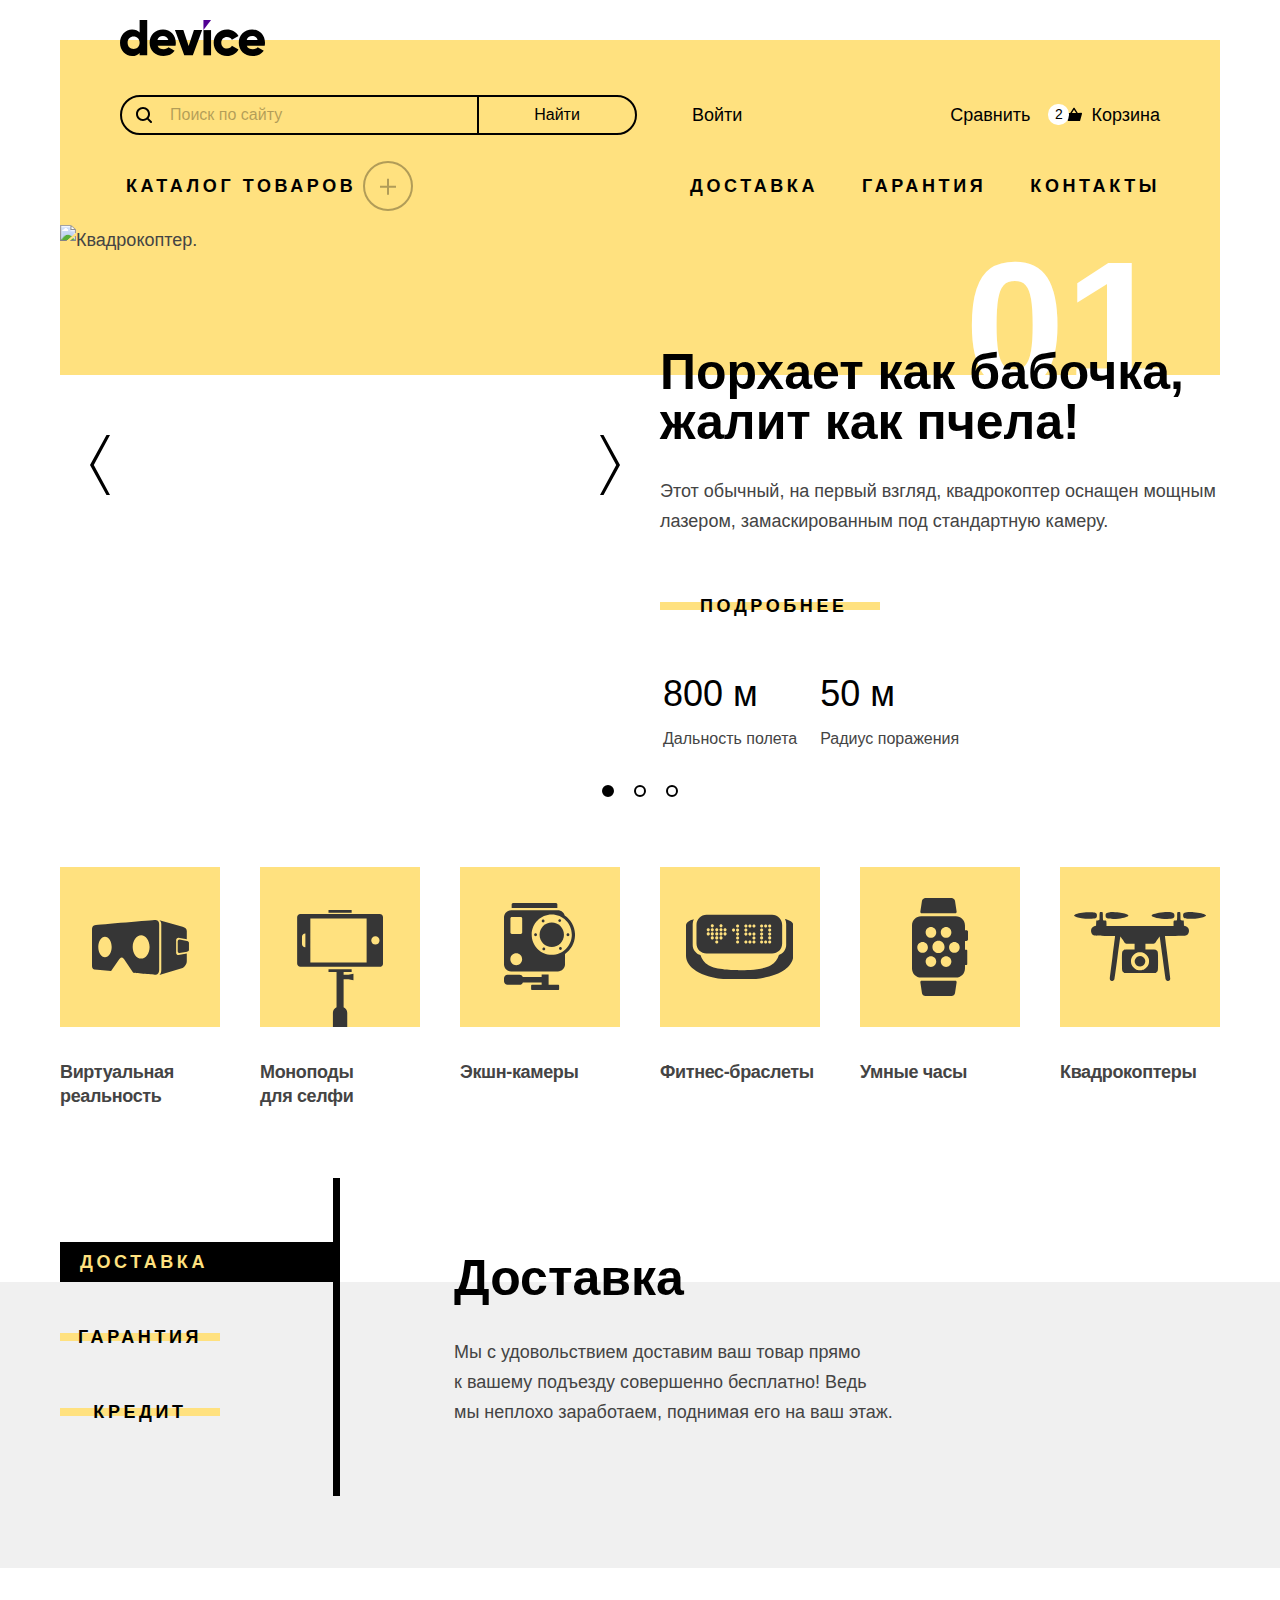
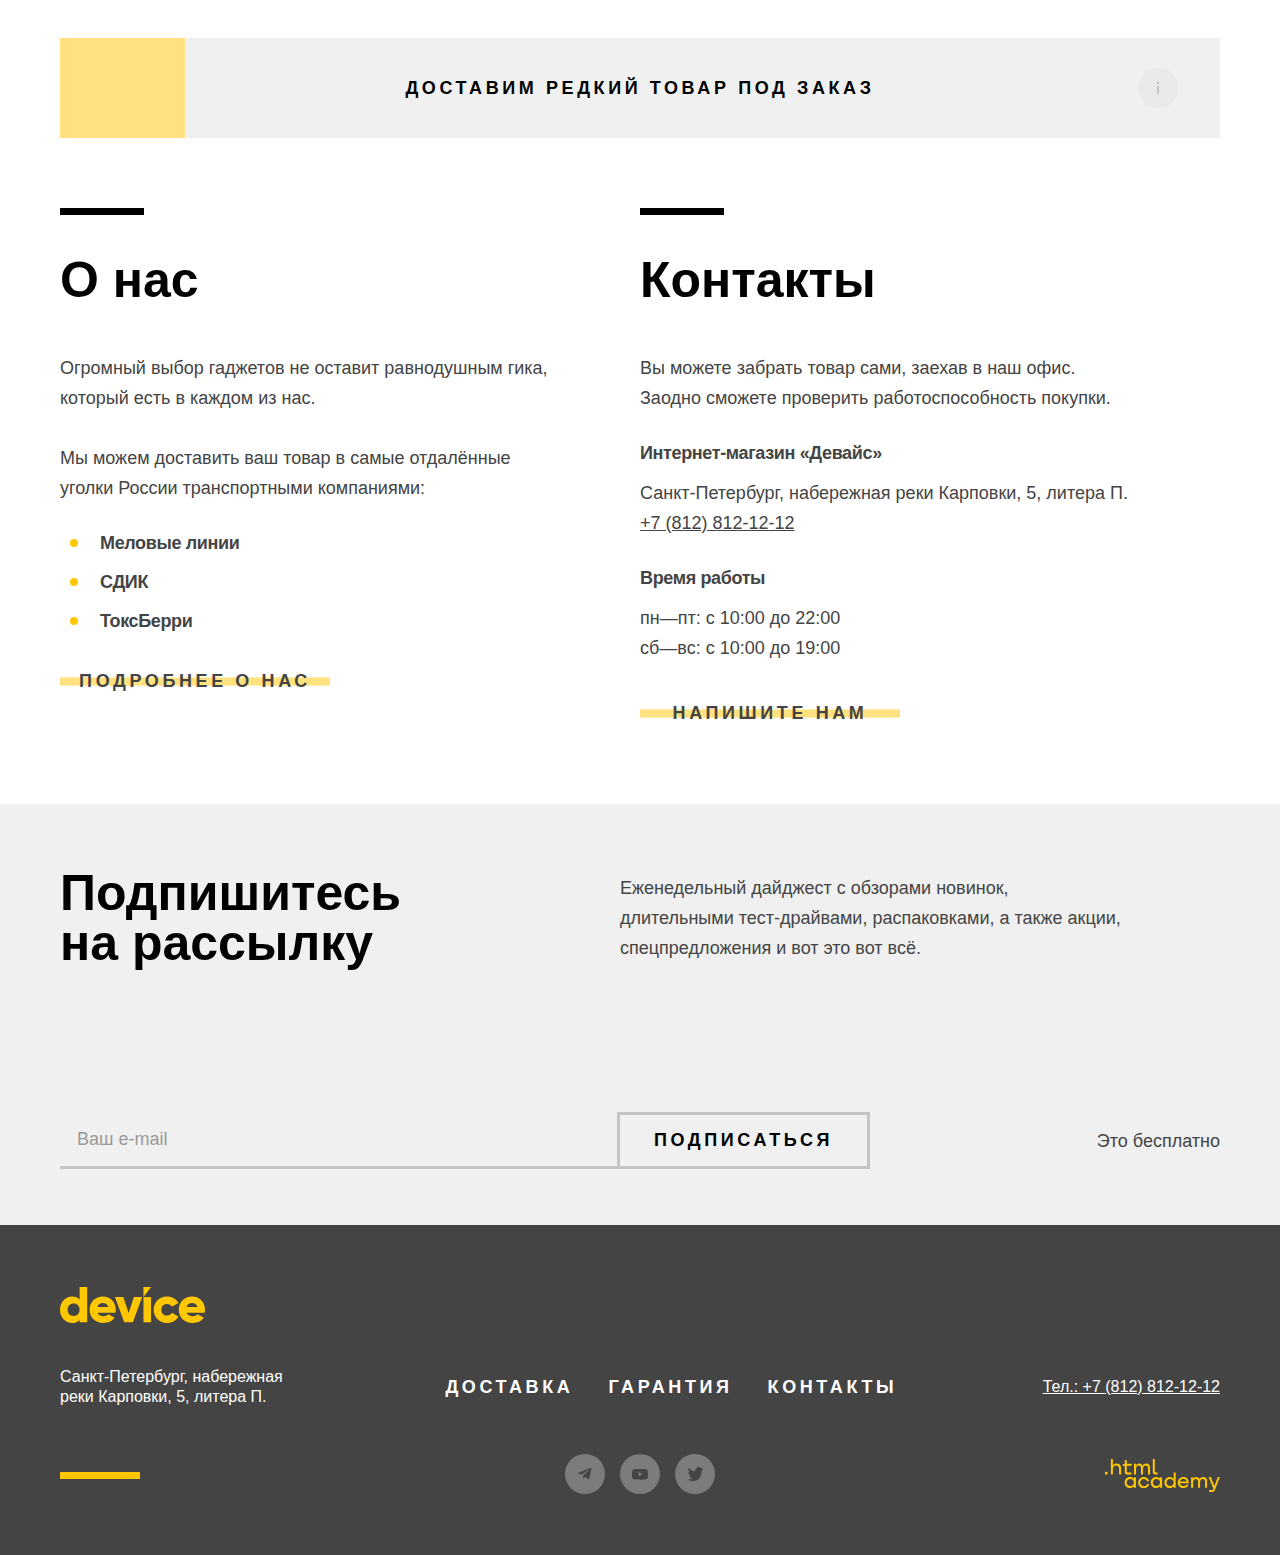
==== commit d13a2d4c: "Исправление замечаний 11.04.2023" ====
--- a/index.html
+++ b/index.html
@@ -14,52 +14,58 @@
       <a class="header-logo-link" href="index.html">
         <img src="images/header-logo.svg" width="145" height="36" alt="Логотип интернет магазина Девайс.">
       </a>
-      <div class="header-container">
-        <div class="top-header-block">
-          <form class="search-form" action="https://echo.htmlacademy.ru/" method="post">
-            <label class="search-form-label" for="search-form">
-              <input class="search-form-input" type="text" placeholder="Поиск по сайту" id="search-form" required>
-              <span class="search-form-decoration"></span>
-            </label>
-            <button class="search-form-button button" type="submit">Найти</button>
-          </form>
-          <nav class="user-navigation">
-            <div class="user-login-wrap">
+
+      <div class="top-header-block">
+        <form class="search-form" action="https://echo.htmlacademy.ru/" method="post">
+          <label class="search-form-label">
+            <input class="search-form-input" type="text" aria-label="Поиск по сайту." placeholder="Поиск по сайту" required>
+          </label>
+          <button class="search-form-button" type="submit">Найти</button>
+        </form>
+        <nav class="user-navigation">
+          <ul class="user-login-wrap">
+            <li>
               <a class="user-login" href="#">Войти</a>
-            </div>
-            <div class="user-navigation-block">
+            </li>
+            <li>
+              <a class="user-logout" href="#">Выйти</a>
+            </li>
+          </ul>
+          <ul class="user-navigation-block">
+            <li>
               <a class="compare" href="#">Сравнить</a>
-              <div class="cart">
-                <a class="cart-link" href="#">Корзина<span class="cart-count">2</span></a>
-                <div class="cart-inner">
-                  <ul class="cart-list">
-                    <li class="cart-item">
-                      <a class="cart-inner-link" href="#">
-                        <img src="images/newbe-monopod-small.jpg" width="39" height="43" alt="Любительская селфи-палка">
-                        <span>Любительская селфи-палка</span>
-                      </a>
-                      <button class="cart-item-delete button" type="button" aria-label="Удалить из корзины"></button>
-                    </li>
-                    <li class="cart-item">
-                      <a class="cart-inner-link" href="#">
-                        <img src="images/profi-monopod-small.jpg" width="39" height="43" alt="Профессиональная селфи-палка">
-                        <span>Профессиональная селфи-палка</span>
-                      </a>
-                      <button class="cart-item-delete button" type="button" aria-label="Удалить из корзины"></button>
-                    </li>
-                  </ul>
-                  <div class="cart-total">
-                    <p class="cart-total-count">Товаров: <span>2</span></p>
-                    <p class="cart-total-price">Сумма: <span>2000 ₽</span></p>
-                  </div>
-                  <div class="cart-button-wrapper">
-                    <a class="cart-button" href="#">Открыть корзину</a>
-                  </div>
+            </li>
+            <li class="cart">
+              <a class="cart-link" href="#">Корзина</a>
+              <div class="cart-inner">
+                <ul class="cart-list">
+                  <li class="cart-item">
+                    <a class="cart-inner-link" href="#">
+                      <img src="images/newbe-monopod-small.jpg" width="39" height="43" alt="Любительская селфи-палка">
+                      <span>Любительская селфи-палка</span>
+                    </a>
+                    <button class="cart-item-delete button" type="button" aria-label="Удалить из корзины"></button>
+                  </li>
+                  <li class="cart-item">
+                    <a class="cart-inner-link" href="#">
+                      <img src="images/profi-monopod-small.jpg" width="39" height="43" alt="Профессиональная селфи-палка">
+                      <span>Профессиональная селфи-палка</span>
+                    </a>
+                    <button class="cart-item-delete button" type="button" aria-label="Удалить из корзины"></button>
+                  </li>
+                </ul>
+                <div class="cart-total">
+                  <p class="cart-total-count">Товаров: <span>2</span></p>
+                  <p class="cart-total-price">Сумма: <span>2000 ₽</span></p>
                 </div>
-              </div>
-            </div>
-          </nav>
-        </div>
+                <div class="cart-button-wrapper">
+                  <a class="cart-button button" href="#">Открыть корзину</a>
+                </div>
+              </div>
+            </li>
+          </ul>
+        </nav>
+
         <nav class="product-navigation">
           <div class="product-catalog">
             <button class="product-catalog-button button" type="button">Каталог товаров</button>
@@ -92,13 +98,13 @@
           </div>
           <ul class="product-navigation-list">
             <li class="product-navigation-item">
-              <a class="product-navigation-link" href="#">Доставка</a>
+              <a class="product-navigation-link button" href="#">Доставка</a>
             </li>
             <li class="product-navigation-item">
-              <a class="product-navigation-link" href="#">Гарантия</a>
+              <a class="product-navigation-link button" href="#">Гарантия</a>
             </li>
             <li class="product-navigation-item">
-              <a class="product-navigation-link" href="#">Контакты</a>
+              <a class="product-navigation-link button" href="#">Контакты</a>
             </li>
           </ul>
         </nav>
@@ -110,69 +116,68 @@
       <section class="slider">
         <h2 class="visually-hidden">Слайдер. Популярные товары.</h2>
         <div class="slider-wrapper">
-          <div class="slider-item current-slider-item">
-            <div class="slider-image-container">
-              <img class="slider-image" width="560" height="560" src="images/drone-slide.png" alt="Квадрокоптер.">
-            </div>
-            <div class="slider-description-container">
-              <p class="slider-number">01</p>
-              <p class="slider-slogan heading">Порхает как бабочка, жалит как пчела!</p>
-              <p class="slider-description">Этот обычный, на первый взгляд, квадрокоптер оснащен мощным лазером, замаскированным под стандартную камеру.</p>
-              <a class="slider-link" href="#">Подробнее</a>
-              <table class="technical-parameters">
-                <tr>
-                  <th class="parameters-count">800 м</th>
-                  <th class="parameters-count">50 м</th>
-                </tr>
-                <tr>
-                  <td class="parameters-description">Дальность полета</td>
-                  <td class="parameters-description">Радиус поражения</td>
-                </tr>
-              </table>
-            </div>
-          </div>
-          <div class="slider-item">
-            <div class="slider-image-container">
-              <img class="slider-image" width="560" height="560" src="images/smart-watch-slide.png" alt="Смарт-часы.">
-            </div>
-            <div class="slider-description-container">
-              <p class="slider-number">02</p>
-              <p class="slider-slogan heading">Худеем правильно!</p>
-              <p class="slider-description">Мотивирующие фитнес-браслеты помогут найти в себе силы не пропускать занятия и соблюдать диету.</p>
-              <a class="slider-link" href="#">Подробнее</a>
-              <table class="technical-parameters">
-                <tr>
-                  <th class="parameters-count">48 часов</th>
-                </tr>
-                <tr>
-                  <td class="parameters-description">Без подзарядки</td>
-                </tr>
-              </table>
-            </div>
-          </div>
-          <div class="slider-item">
-            <div class="slider-image-container">
-              <img class="slider-image" width="560" height="560" src="images/monopod-slide.png" alt="Селфи-палка.">
-            </div>
-            <div class="slider-description-container">
-              <p class="slider-number">03</p>
-              <p class="slider-slogan heading">Делай селфи, как Бен Стиллер! </p>
-              <p class="slider-description">Самая длинная палка для селфи доступна в нашем магазине. Восемь (Восемь, Карл!) метров длиной и весом всего 5 кг.</p>
-              <a class="slider-link" href="#">Подробнее</a>
-              <table class="technical-parameters">
-                <tr>
-                  <th class="parameters-count">8,5 м</th>
-                  <th class="parameters-count">5 кг</th>
-                  <th class="parameters-count">Карбон</th>
-                </tr>
-                <tr>
-                  <td class="parameters-description">Длина палки</td>
-                  <td class="parameters-description">Вес палки</td>
-                  <td class="parameters-description">Материал</td>
-                </tr>
-              </table>
-            </div>
-          </div>
+          <ul class="slider-list">
+            <li class="slider-item current-slider-item">
+              <div class="slider-image-container">
+                <img class="slider-image" width="560" height="560" src="images/drone-slide.png" alt="Квадрокоптер.">
+              </div>
+              <div class="slider-description-container">
+                <p class="slider-slogan heading">Порхает как бабочка, жалит как пчела!</p>
+                <p class="slider-description">Этот обычный, на первый взгляд, квадрокоптер оснащен мощным лазером, замаскированным под стандартную камеру.</p>
+                <a class="slider-link button" href="#">Подробнее</a>
+                <table>
+                  <tr>
+                    <th class="parameters-count">800 м</th>
+                    <th class="parameters-count">50 м</th>
+                  </tr>
+                  <tr>
+                    <td class="parameters-description">Дальность полета</td>
+                    <td class="parameters-description">Радиус поражения</td>
+                  </tr>
+                </table>
+              </div>
+            </li>
+            <li class="slider-item">
+              <div class="slider-image-container">
+                <img class="slider-image" width="560" height="560" src="images/smart-watch-slide.png" alt="Смарт-часы.">
+              </div>
+              <div class="slider-description-container">
+                <p class="slider-slogan heading">Худеем правильно!</p>
+                <p class="slider-description">Мотивирующие фитнес-браслеты помогут найти в себе силы не пропускать занятия и соблюдать диету.</p>
+                <a class="slider-link button" href="#">Подробнее</a>
+                <table>
+                  <tr>
+                    <th class="parameters-count">48 часов</th>
+                  </tr>
+                  <tr>
+                    <td class="parameters-description">Без подзарядки</td>
+                  </tr>
+                </table>
+              </div>
+            </li>
+            <li class="slider-item">
+              <div class="slider-image-container">
+                <img class="slider-image" width="560" height="560" src="images/monopod-slide.png" alt="Селфи-палка.">
+              </div>
+              <div class="slider-description-container">
+                <p class="slider-slogan heading">Делай селфи, как Бен Стиллер! </p>
+                <p class="slider-description">Самая длинная палка для селфи доступна в нашем магазине. Восемь (Восемь, Карл!) метров длиной и весом всего 5 кг.</p>
+                <a class="slider-link button" href="#">Подробнее</a>
+                <table>
+                  <tr>
+                    <th class="parameters-count">8,5 м</th>
+                    <th class="parameters-count">5 кг</th>
+                    <th class="parameters-count">Карбон</th>
+                  </tr>
+                  <tr>
+                    <td class="parameters-description">Длина палки</td>
+                    <td class="parameters-description">Вес палки</td>
+                    <td class="parameters-description">Материал</td>
+                  </tr>
+                </table>
+              </div>
+            </li>
+          </ul>
           <button class="previous-slide slider-button button" type="button" aria-label="Предыдущий слайд."></button>
           <button class="next-slide slider-button button" type="button" aria-label="Следующий слайд."></button>
           <ul class="slider-pagination">
@@ -190,30 +195,24 @@
       </section>
       <section class="categories">
         <h2 class="visually-hidden">Категории товаров.</h2>
-        <ul class="catogories-list">
+        <ul class="categories-list">
           <li class="categories-item">
             <a class="categories-link" href="#">Виртуальная реальность</a>
-            <span class="categories-link-outline"></span>
           </li>
           <li class="categories-item">
             <a class="categories-link" href="monopods.html">Моноподы<br> для селфи</a>
-            <span class="categories-link-outline"></span>
           </li>
           <li class="categories-item">
             <a class="categories-link" href="#">Экшн-камеры</a>
-            <span class="categories-link-outline"></span>
           </li>
           <li class="categories-item">
             <a class="categories-link" href="#">Фитнес-браслеты</a>
-            <span class="categories-link-outline"></span>
           </li>
           <li class="categories-item">
             <a class="categories-link" href="#">Умные часы</a>
-            <span class="categories-link-outline"></span>
           </li>
           <li class="categories-item">
             <a class="categories-link" href="#">Квадрокоптеры</a>
-            <span class="categories-link-outline"></span>
           </li>
         </ul>
       </section>
@@ -222,37 +221,36 @@
         <div class="services-container">
           <ul class="services-tabs-list">
             <li class="services-tabs-item">
-              <button class="tablinks tablinks-active button" type="button">Доставка</button>
+              <button class="tab-link tab-link-active button" type="button">Доставка</button>
             </li>
             <li class="services-tabs-item">
-              <button class="tablinks button" type="button">Гарантия</button>
+              <button class="tab-link button" type="button">Гарантия</button>
             </li>
             <li class="services-tabs-item">
-              <button class="tablinks button" type="button">Кредит</button>
-            </li>
-          </ul>
-          <div class="services-tabcontent">
-            <div class="tabcontent tabcontent-active">
-              <h3 class="tabcontent-heading heading">Доставка</h3>
-              <p class="tabcontent-description">Мы с удовольствием доставим ваш товар прямо<br> к вашему подъезду совершенно бесплатно! Ведь<br> мы неплохо заработаем, поднимая его на ваш этаж.</p>
-            </div>
-            <div class="tabcontent">
-              <h3 class="tabcontent-heading heading">Гарантия</h3>
-              <p class="tabcontent-description">Если из-за возгорания купленного у нас товара у вас сгорит дом — не переживайте, мы выдадим вам новый. Товар, не дом, конечно же.</p>
-            </div>
-            <div class="tabcontent">
-              <h3 class="tabcontent-heading heading">Кредит</h3>
-              <p class="tabcontent-description">Залезть в долговую яму стало проще! Кредитные консультанты подберут для вас наиболее выгодные условия кредита. Выгодные для банка, разумеется.</p>
+              <button class="tab-link button" type="button">Кредит</button>
+            </li>
+          </ul>
+          <div class="services-tab-content">
+            <div class="tab-content tab-content-active">
+              <h3 class="tab-content-heading heading">Доставка</h3>
+              <p class="tab-content-description">Мы с удовольствием доставим ваш товар прямо<br> к вашему подъезду совершенно бесплатно! Ведь<br> мы неплохо заработаем, поднимая его на ваш этаж.</p>
+            </div>
+            <div class="tab-content">
+              <h3 class="tab-content-heading heading">Гарантия</h3>
+              <p class="tab-content-description">Если из-за возгорания купленного у нас товара у вас сгорит дом — не переживайте, мы выдадим вам новый. Товар, не дом, конечно же.</p>
+            </div>
+            <div class="tab-content">
+              <h3 class="tab-content-heading heading">Кредит</h3>
+              <p class="tab-content-description">Залезть в долговую яму стало проще! Кредитные консультанты подберут для вас наиболее выгодные условия кредита. Выгодные для банка, разумеется.</p>
             </div>
           </div>
         </div>
       </section>
       <section class="delivery">
         <h2 class="visually-hidden">Доставка</h2>
-        <a class="delivery-link" href="#">Доставим редкий товар под заказ</a>
-        <span class="delivery-link-outline"></span>
-      </section>
-      <section class="conacts-group">
+        <a class="delivery-link button" href="#">Доставим редкий товар под заказ</a>
+      </section>
+      <section class="contacts-group">
         <h2 class="visually-hidden">Информация об организации и контакты.</h2>
         <div class="about-us">
           <h3 class="about-us-heading heading">О нас</h3>
@@ -263,7 +261,7 @@
             <li class="about-us-transport-item">СДИК</li>
             <li class="about-us-transport-item">ТоксБерри</li>
           </ul>
-          <a class="about-us-link" href="#">Подробнее о нас</a>
+          <a class="about-us-link button" href="#">Подробнее о нас</a>
         </div>
         <div class="contacts">
           <h3 class="contacts-heading heading">Контакты</h3>
@@ -277,7 +275,7 @@
             <h4 class="work-time-heading">Время работы</h4>
             <p class="work-time-description">пн—пт: с 10:00 до 22:00 сб—вс: с 10:00 до 19:00</p>
           </div>
-          <a class="contacts-link" href="#">Напишите нам</a>
+          <a class="contacts-link button" href="#">Напишите нам</a>
         </div>
       </section>
       <section class="subscribe">
@@ -304,13 +302,13 @@
           <p class="footer-contacts-address">Санкт-Петербург, набережная реки Карповки, 5, литера П.</p>
           <ul class="footer-navigation-list">
             <li class="footer-navigation-item">
-              <a class="footer-navigation-link" href="#">Доставка</a>
+              <a class="footer-navigation-link button" href="#">Доставка</a>
             </li>
             <li class="footer-navigation-item">
-              <a class="footer-navigation-link" href="#">Гарантия</a>
+              <a class="footer-navigation-link button" href="#">Гарантия</a>
             </li>
             <li class="footer-navigation-item">
-              <a class="footer-navigation-link" href="#">Контакты</a>
+              <a class="footer-navigation-link button" href="#">Контакты</a>
             </li>
           </ul>
           <a class="footer-contacts-address-phone" href="tel:+78128121212">Тел.: +7 (812) 812-12-12</a>
@@ -366,22 +364,20 @@
         <form class="order-form" action="https://echo.htmlacademy.ru/" method="post">
           <div class="user-information">
             <div class="order-form-item username">
-              <label class="modal-form-label " for="username">Ваше имя:</label>
+              <label class="modal-form-label" for="username">Ваше имя:</label>
               <input class="modal-form-input" type="text" id="username" name="username" placeholder="Введите имя" required>
-              <span class="order-form-decoration"></span>
+              <span class="order-form-message">Добавьте имя</span>
             </div>
             <div class="order-form-item email">
               <label class="modal-form-label" for="email">Ваш e-mail:</label>
-              <input class="modal-form-input" type="email" id="email" name="email" placeholder="Введите e-mail" value="почта">
+              <input class="modal-form-input modal-input-invalid" type="email" id="email" name="email" placeholder="Введите e-mail" value="почта" required>
               <span class="order-form-message">Забавный у вас адрес</span>
-              <span class="order-form-decoration"></span>
             </div>
           </div>
           <div class="order-products">
             <div class="order-products-item product-name">
               <label class="modal-form-label" for="product-name">Что нужно привезти:</label>
-              <input class="modal-form-input" type="text" id="product-name" name="product-name" placeholder="В свободной форме" required>
-              <span class="order-form-decoration"></span>
+              <input class="modal-form-input " type="text" id="product-name" name="product-name" placeholder="В свободной форме" required>
             </div>
             <div class="order-products-item product-count">
               <label class="modal-form-label count-label" for="product-count" tabindex="0">
@@ -407,5 +403,6 @@
         </form>
       </div>
     </section>
+    <script src="js/scripts.js"></script>
   </body>
 </html>
--- a/styles/styles.css
+++ b/styles/styles.css
@@ -1,10 +1,3 @@
-/*
-* Prefixed by https://autoprefixer.github.io
-* PostCSS: v8.4.14,
-* Autoprefixer: v10.4.7
-* Browsers: last 5 chrome version,last 5 firefox version,last 5 safari version
-*/
-
 @font-face {
   font-family: "Rubik";
   font-style: normal;
@@ -40,7 +33,7 @@
 }
 
 body {
-  font-family: "Rubik", Arial, Helvetica, sans-serif;
+  font-family: "Rubik", sans-serif;
   font-size: 18px;
   line-height: 30px;
   color: #444444;
@@ -51,12 +44,13 @@
 }
 
 img {
+  max-width: 100%;
+  height: auto;
   object-fit: contain;
 }
 
 a {
   text-decoration: none;
-  color: #444444;
 }
 
 .visually-hidden {
@@ -74,10 +68,21 @@
 
 .button {
   cursor: pointer;
+  display: block;
+  font-family: "Raleway", sans-serif;
+  font-weight: 800;
+  font-size: 18px;
+  line-height: 21px;
+  letter-spacing: 0.2em;
+  text-transform: uppercase;
+  text-decoration: none;
+  color: #000000;
+  outline: none;
+  position: relative;
 }
 
 .heading {
-  font-family: 'Raleway', Arial, Helvetica, sans-serif;
+  font-family: "Raleway", sans-serif;
   font-weight: 800;
   font-size: 50px;
   line-height: 50px;
@@ -92,30 +97,25 @@
   width: 1160px;
   margin: 0 auto;
   position: relative;
+  padding: 0 60px 30px 60px;
+  background: linear-gradient(#ffffff 40px, #ffe17f 40px);
+  display: flex;
+  flex-direction: column;
 }
 
 .header-logo-link {
-  position: absolute;
-  display: block;
-  left: 60px;
-  top: 20px;
-  outline: unset;
-  z-index: 1;
+  margin-top: 20px;
+  margin-bottom: 30px;
+  align-self: start;
 }
 
 .header-logo-link:hover {
   opacity: 0.6;
 }
 
-.header-logo-link:focus-visible::before {
-  content: "";
-  position: absolute;
-  top: -2px;
-  left: -3px;
-  width: calc(100% + 8px);
-  height: 40px;
-  background-color: none;
-  outline: 2px solid #AF4FFF;
+.header-logo-link:focus-visible {
+  outline-offset: 2px;
+  outline: 2px solid #af4fff;
 }
 
 .header-logo-link:active {
@@ -128,16 +128,14 @@
 
 .header-container {
   margin-top: 40px;
-  background-color: #FFE17F;
+  background-color: #ffe17f;
   padding: 0 60px;
 }
 
 .top-header-block {
   display: flex;
   flex-wrap: wrap;
-  align-items: center;
-  padding-top: 46px;
-  margin-bottom: 30px;
+
   gap: 26px;
   position: relative;
 }
@@ -152,10 +150,15 @@
   position: relative;
 }
 
-.search-form-decoration::before {
-  content: "";
-  position: absolute;
-  background-image: url(../images/search-icon.svg);
+.search-form-label:focus-within {
+  outline-offset: 2px;
+  outline: 2px solid #af4fff;
+}
+
+.search-form-label::before {
+  content: "";
+  position: absolute;
+  background-image: url("../images/search-icon.svg");
   background-repeat: no-repeat;
   width: 16px;
   height: 16px;
@@ -164,7 +167,7 @@
 }
 
 .search-form-input {
-  font-family: "Rubik", Arial, Helvetica, sans-serif;
+  font-family: "Rubik", sans-serif;
   font-size: 16px;
   line-height: 20px;
   width: 359px;
@@ -176,22 +179,6 @@
   outline: none;
 }
 
-.search-form-decoration::after {
-  content: "";
-  position: absolute;
-  top: -2px;
-  right: -2px;
-  width: 363px;
-  height: 44px;
-  background-color: none;
-  outline: 2px solid #AF4FFF;
-  display: none;
-}
-
-.search-form-input:focus-visible ~ .search-form-decoration::after {
-  display: block;
-}
-
 .search-form-input::placeholder {
   color: #000000;
   opacity: 0.3;
@@ -201,44 +188,45 @@
   opacity: 0.3;
 }
 
-.search-form-input:disabled ~ .search-form-decoration::before {
+.search-form-label .search-form-input:disabled {
   opacity: 0.3;
 }
 
 .search-form-button {
-  font-family: "Rubik", Arial, Helvetica, sans-serif;
+  font-family: "Rubik", sans-serif;
   font-size: 16px;
   line-height: 20px;
   color: #000000;
   width: 160px;
-  height: 40px;
+  min-height: 40px;
   background-color: transparent;
   border: 2px solid #000000;
   border-radius: 0 20px 20px 0;
   outline: none;
   position: relative;
-  margin-left: -2px;
+  transform: translateX(-2px);
 }
 
 .search-form-button:hover {
   background-color: #000000;
-  color: #FFFFFF;
+  color: #ffffff;
 }
 
 .search-form-button:focus-visible::before {
   content: "";
   position: absolute;
-  top: -4px;
-  left: -4px;
-  width: 164px;
-  height: 44px;
-  background-color: none;
-  outline: 2px solid #AF4FFF;
+  top: 0;
+  left: 0;
+  width: 100%;
+  height: 100%;
+  background-color: none;
+  outline-offset: 4px;
+  outline: 2px solid #af4fff;
 }
 
 .search-form-button:active {
   background-color: #000000;
-  color: #FFFFFF30;
+  color: rgba(255, 255, 255, 0.188);
 }
 
 .search-form-button:active::before {
@@ -259,37 +247,37 @@
 .user-login-wrap {
   display: flex;
   flex-wrap: wrap;
-  width: 231px;
+  list-style-type: none;
+  padding: 5px 0;
+  margin: 0;
+  column-gap: 28px;
+  row-gap: 10px;
+  max-width: 240px;
 }
 
 .user-navigation-block {
   display: flex;
   flex-wrap: wrap;
   list-style-type: none;
-  margin: 0;
-  gap: 36px;
-}
-
-.user-login-wrap {
-  display: flex;
-  flex-wrap: wrap;
-  gap: 28px;
-  max-width: 240px;
+  padding: 5px 0;
+  margin: 0;
+  column-gap: 18px;
+  row-gap: 10px;
+  max-width: 250px;
 }
 
 .user-login {
-  width: 81px;
-  text-align: end;
-  height: 30px;
+  display: block;
+  padding-left: 27px;
   color: #000000;
   position: relative;
-  outline: none;
+  word-break: break-all;
 }
 
 .user-login::before {
   content: "";
   position: absolute;
-  background-image: url(../images/login-icon.svg);
+  background-image: url("../images/login-icon.svg");
   background-repeat: no-repeat;
   width: 13px;
   height: 12px;
@@ -301,104 +289,51 @@
   opacity: 0.6;
 }
 
-.user-login:focus-visible::after {
-  content: "";
-  position: absolute;
-  top: 0;
-  right: -4px;
-  width: calc(100% + 8px);
-  height: 30px;
-  background-color: none;
-  outline: 2px solid #AF4FFF;
+.user-login:focus-visible {
+  background-color: none;
+  outline-offset: 2px;
+  outline: 2px solid #af4fff;
 }
 
 .user-login:active {
   opacity: 0.3;
-}
-
-.user-login:active::after {
-  outline: none;
-}
-
-.user-name {
-  width: 146px;
-  text-align: end;
-  height: 30px;
-  color: #000000;
-  outline: none;
-  position: relative;
-}
-
-.user-name::before {
-  content: "";
-  position: absolute;
-  background-image: url(../images/login-icon.svg);
-  background-repeat: no-repeat;
-  width: 13px;
-  height: 12px;
-  left: 2px;
-  top: 9px;
-}
-
-.user-name:hover {
-  opacity: 0.6;
-}
-
-.user-name:focus-visible::after {
-  content: "";
-  position: absolute;
-  top: 0;
-  right: -4px;
-  width: calc(100% + 8px);
-  height: 30px;
-  background-color: none;
-  outline: 2px solid #AF4FFF;
-}
-
-.user-name:active {
-  opacity: 0.3;
-}
-
-.user-name:active::after {
   outline: none;
 }
 
 .user-logout {
-  height: 30px;
   color: #000000;
   opacity: 0.3;
-  outline: none;
-  position: relative;
-}
-
-.user-logout:focus-visible::after {
-  content: "";
-  position: absolute;
-  top: 0;
-  right: -4px;
-  width: calc(100% + 8px);
-  height: 30px;
-  background-color: none;
-  outline: 2px solid #AF4FFF;
-}
-
-.user-logout:active::after {
+  word-break: break-all;
+  position: relative;
+  display: none;
+}
+
+.user-logout-show {
+  display: block;
+}
+
+.user-logout:focus-visible {
+  background-color: none;
+  outline-offset: 2px;
+  outline: 2px solid #af4fff;
+}
+
+.user-logout:active {
   outline: none;
 }
 
 .compare {
-  width: 105px;
-  text-align: end;
-  height: 30px;
+  display: block;
+  padding-left: 22px;
   color: #000000;
   position: relative;
-  outline: none;
+  word-break: break-all;
 }
 
 .compare::before {
   content: "";
   position: absolute;
-  background-image: url(../images/compare-icon.svg);
+  background-image: url("../images/compare-icon.svg");
   background-repeat: no-repeat;
   width: 10px;
   height: 12px;
@@ -410,22 +345,14 @@
   opacity: 0.6;
 }
 
-.compare:focus-visible::after {
-  content: "";
-  position: absolute;
-  top: 0;
-  right: -4px;
-  width: calc(100% + 8px);
-  height: 30px;
-  background-color: none;
-  outline: 2px solid #AF4FFF;
+.compare:focus-visible {
+  background-color: none;
+  outline-offset: 2px;
+  outline: 2px solid #af4fff;
 }
 
 .compare:active {
   opacity: 0.3;
-}
-
-.compare:active::after {
   outline: none;
 }
 
@@ -436,45 +363,52 @@
 }
 
 .cart-link {
-  width: 99px;
-  text-align: end;
-  height: 30px;
+  padding-left: 43px;
   color: #000000;
   position: relative;
-  outline: none;
+  word-break: break-all;
 }
 
 .cart-link::before {
   content: "";
   position: absolute;
-  background-image: url(../images/cart-icon.svg);
+  background-image: url("../images/cart-icon.svg");
   background-repeat: no-repeat;
   width: 16px;
   height: 14px;
+  left: 18px;
+  top: 7px;
+}
+
+.cart-link::after {
+  content: "2";
+  position: absolute;
+  top: 4px;
   left: 0;
-  top: 7px;
+  color: #000000;
+  background-color: #ffffff;
+  min-width: 21px;
+  min-height: 21px;
+  border-radius: 10px;
+  font-size: 14px;
+  line-height: 17px;
+  display: flex;
+  justify-content: center;
+  align-items: center;
 }
 
 .cart-link:hover {
   opacity: 0.6;
 }
 
-.cart-link:focus-visible::after {
-  content: "";
-  position: absolute;
-  top: 0;
-  right: -11px;
-  width: calc(100% + 30px);
-  height: 30px;
-  background-color: none;
-  outline: 2px solid #AF4FFF;
+.cart-link:focus-visible {
+  background-color: none;
+  outline-offset: 2px;
+  outline: 2px solid #af4fff;
 }
 
 .cart-link:active {
   opacity: 0.3;
-}
-
-.cart-link:active::after {
   outline: none;
 }
 
@@ -483,11 +417,10 @@
   display: flex;
   left: -16px;
   top: 4px;
-  font-family: "Rubik", Arial, Helvetica, sans-serif;
   font-size: 14px;
   line-height: 17px;
   color: #000000;
-  background-color: #FFFFFF;
+  background-color: #ffffff;
   width: 21px;
   height: 21px;
   border-radius: 50%;
@@ -497,11 +430,15 @@
 
 /* CART-POPOVER */
 
+.cart:focus-within .cart-inner {
+  display: block;
+}
+
 .cart-inner {
   display: none;
   position: absolute;
   width: 320px;
-  background-color: #1A1A1A;
+  background-color: #1a1a1a;
   z-index: 5;
   top: 35px;
   left: -145px;
@@ -510,7 +447,7 @@
 .cart-inner::before {
   content: "";
   position: absolute;
-  background-image: url(../images/popover-arrow.svg);
+  background-image: url("../images/popover-arrow.svg");
   background-repeat: no-repeat;
   width: 14px;
   height: 6px;
@@ -518,12 +455,6 @@
   left: calc(50% - 7px);
 }
 
-.cart-link:hover + .cart-inner,
-.cart-link:focus-visible + .cart-inner,
-.cart-link:focus + .cart-inner {
-  display: block;
-}
-
 .cart-list {
   list-style-type: none;
   padding: 0;
@@ -546,7 +477,7 @@
   content: "";
   position: absolute;
   border: none;
-  background-image: url(../images/cart-delete-item.svg);
+  background-image: url("../images/cart-delete-item.svg");
   background-repeat: no-repeat;
   background-color: transparent;
   width: 10px;
@@ -568,7 +499,7 @@
   width: calc(100% + 4px);
   height: 15px;
   background-color: none;
-  outline: 2px solid #AF4FFF;
+  outline: 2px solid #af4fff;
 }
 
 .cart-item-delete:active {
@@ -580,12 +511,11 @@
 }
 
 .cart-inner-link {
-  color: #FFFFFF;
+  color: #ffffff;
   display: flex;
   gap: 23px;
   padding: 20px;
   max-width: 170px;
-  font-family: "Rubik", Arial, Helvetica, sans-serif;
   font-weight: 400;
   font-size: 16px;
   line-height: 20px;
@@ -606,7 +536,7 @@
   width: 260px;
   height: 49px;
   background-color: none;
-  outline: 2px solid #AF4FFF;
+  outline: 2px solid #af4fff;
 }
 
 .cart-inner-link:active {
@@ -629,21 +559,19 @@
 .cart-total-count {
   padding: 0;
   margin: 0;
-  font-family: "Rubik", Arial, Helvetica, sans-serif;
   font-weight: 400;
   font-size: 16px;
   line-height: 20px;
-  color: #FFFFFF;
+  color: #ffffff;
 }
 
 .cart-total-price {
   padding: 0;
   margin: 0;
-  font-family: "Rubik", Arial, Helvetica, sans-serif;
   font-weight: 400;
   font-size: 16px;
   line-height: 20px;
-  color: #FFFFFF;
+  color: #ffffff;
 }
 
 .cart-button-wrapper {
@@ -653,41 +581,27 @@
 }
 
 .cart-button {
-  font-family: 'Raleway', Arial, Helvetica, sans-serif;
-  font-weight: 800;
-  font-size: 18px;
-  line-height: 21px;
-  letter-spacing: 0.2em;
-  text-transform: uppercase;
-  background-color: #FFFFFF;
-  color: #000000;
-  width: 280px;
-  height: 50px;
+  background-color: #ffffff;
+  min-width: 280px;
+  min-height: 50px;
   display: flex;
   justify-content: center;
   align-items: center;
-  outline: none;
-  position: relative;
 }
 
 .cart-button:hover {
-  background-color: #FFE17F;
-}
-
-.cart-button:focus-visible::before {
-  content: "";
-  position: absolute;
-  top: -2px;
-  left: -2px;
-  width: calc(100% + 4px);
-  height: 54px;
-  background-color: none;
-  outline: 2px solid #AF4FFF;
+  background-color: #ffe17f;
+}
+
+.cart-button:focus-visible {
+  background-color: none;
+  outline-offset: 2px;
+  outline: 2px solid #af4fff;
 }
 
 .cart-button:active {
-  background-color: #FFE17F;
-  color: #00000030;
+  background-color: #ffe17f;
+  color: rgba(0, 0, 0, 0.188);
 }
 
 .cart-button:active::before {
@@ -695,12 +609,12 @@
 }
 
 .cart-button-disabled.cart-button {
-  background-color: #FFFFFF;
-  color: #00000030;
+  background-color: #ffffff;
+  color: rgba(0, 0, 0, 0.188);
   cursor: default;
 }
 
-.cart-button-disabled.cart-button:focus-visible::before {
+.cart-button-disabled.cart-button:focus-visible {
   outline: none;
 }
 
@@ -717,6 +631,10 @@
 
 .product-catalog {
   position: relative;
+}
+
+.product-catalog:focus-within .product-catalog-menu {
+  display: flex;
 }
 
 .product-catalog-navigation {
@@ -733,7 +651,7 @@
   min-height: 180px;
   padding: 25px 60px 27px 60px;
   z-index: 2;
-  background-color:#FFE17F;
+  background-color:#ffe17f;
   gap: 60px;
 }
 
@@ -752,7 +670,6 @@
 }
 
 .product-catalog-link {
-  font-family: "Rubik", Arial, Helvetica, sans-serif;
   font-weight: 400;
   font-size: 16px;
   line-height: 18px;
@@ -765,15 +682,10 @@
   opacity: 0.6;
 }
 
-.product-catalog-link:focus-visible::before {
-  content: "";
-  position: absolute;
-  top: -2px;
-  left: -2px;
-  width: 200px;
-  height: 24px;
-  background-color: none;
-  outline: 2px solid #AF4FFF;
+.product-catalog-link:focus-visible {
+  background-color: none;
+  outline-offset: 2px;
+  outline: 2px solid #af4fff;
 }
 
 .product-catalog-link:active {
@@ -798,15 +710,10 @@
   bottom: -2px;
 }
 
-.product-catalog-link-active:focus-visible::before {
-  content: "";
-  position: absolute;
-  top: -2px;
-  left: -2px;
-  width: 200px;
-  height: 26px;
-  background-color: none;
-  outline: 2px solid #AF4FFF;
+.product-catalog-link-active:focus-visible {
+  background-color: none;
+  outline-offset: 2px;
+  outline: 2px solid #af4fff;
 }
 
 .product-catalog-link-active:active::before {
@@ -814,21 +721,12 @@
 }
 
 .product-catalog-button {
-  position: relative;
-  font-family: 'Raleway', Arial, Helvetica, sans-serif;
-  font-weight: 800;
-  font-size: 18px;
-  line-height: 21px;
-  letter-spacing: 0.2em;
-  text-transform: uppercase;
-  color: #000000;
   border: unset;
   background-color: transparent;
   width: 293px;
   height: 50px;
   text-align: start;
   z-index: 3;
-  outline: none;
 }
 
 .product-catalog-button::before {
@@ -839,7 +737,7 @@
   border: 2px solid #000000;
   border-radius: 50%;
   background-color: transparent;
-  background-image: url(../images/plus-icon.svg);
+  background-image: url("../images/plus-icon.svg");
   background-position: center;
   background-repeat: no-repeat;
   opacity: 0.3;
@@ -847,31 +745,28 @@
   top: 0;
 }
 
-.product-catalog-button:hover::before,
+.product-catalog:focus-within .product-catalog-button::before {
+  background-image: url("../images/minus-icon.svg");
+}
+
+.product-catalog-button:hover::before {
+  opacity: 1;
+}
+
+.product-catalog-button:focus-visible::before {
+  background-image: url("../images/minus-icon.svg");
+  opacity: 1;
+}
+
 .product-catalog-button:active::before {
-  background-image: url(../images/minus-icon.svg);
+  background-image: url("../images/minus-icon.svg");
   opacity: 1;
 }
 
-.product-catalog-button:focus-visible::before {
-  background-image: url(../images/minus-icon.svg);
-}
-
-.product-catalog-button:focus-visible::after {
-  content: "";
-  position: absolute;
-  top: -2px;
-  right: -2px;
-  width: calc(100% + 4px);
-  height: 54px;
-  background-color: none;
-  outline: 2px solid #AF4FFF;
-}
-
-.product-catalog-button:hover ~ .product-catalog-menu,
-.product-catalog-button:focus-visible ~ .product-catalog-menu,
-.product-catalog-button:focus ~ .product-catalog-menu {
-  display: flex;
+.product-catalog-button:focus-visible {
+  background-color: none;
+  outline-offset: 2px;
+  outline: 2px solid #af4fff;
 }
 
 .product-navigation-list {
@@ -879,44 +774,25 @@
   flex-wrap: wrap;
   list-style-type: none;
   margin: 0;
+  padding: 0;
   justify-content: space-between;
   max-width: 470px;
   flex-grow: 1;
   z-index: 1;
 }
 
-.product-navigation-link {
-  font-family: 'Raleway', Arial, Helvetica, sans-serif;
-  font-weight: 800;
-  font-size: 18px;
-  line-height: 21px;
-  letter-spacing: 0.2em;
-  text-transform: uppercase;
-  color: #000000;
-  outline: none;
-  position: relative;
-}
-
 .product-navigation-link:hover {
   opacity: 0.6;
 }
 
-.product-navigation-link:focus-visible::before {
-  content: "";
-  position: absolute;
-  top: -2px;
-  left: -2px;
-  width: calc(100% + 4px);
-  height: 26px;
-  background-color: none;
-  outline: 2px solid #AF4FFF;
+.product-navigation-link:focus-visible {
+  background-color: none;
+  outline-offset: 2px;
+  outline: 2px solid #af4fff;
 }
 
 .product-navigation-link:active {
   opacity: 0.3;
-}
-
-.product-navigation-link:active::before {
   outline: none;
 }
 
@@ -934,18 +810,13 @@
   bottom: -2px;
 }
 
-.product-navigation-link-active:focus-visible::before {
-  content: "";
-  position: absolute;
-  top: -2px;
-  left: -2px;
-  width: calc(100% + 4px);
-  height: 28px;
-  background-color: none;
-  outline: 2px solid #AF4FFF;
-}
-
-.product-navigation-link-active:active::before {
+.product-navigation-link-active:focus-visible {
+  background-color: none;
+  outline-offset: 2px;
+  outline: 2px solid #af4fff;
+}
+
+.product-navigation-link-active:active {
   outline: none;
 }
 
@@ -967,9 +838,29 @@
   margin-bottom: 70px;
 }
 
+.slider-list {
+  list-style-type: none;
+  padding: 0;
+  margin: 0;
+  counter-reset: section;
+}
+
 .slider-item {
   display: none;
   gap: 40px;
+  position: relative;
+}
+
+.slider-item::before {
+  content: "0" counters(section, "");
+  counter-increment: section;
+  position: absolute;
+  top: 85px;
+  right: 55px;
+  color: #ffffff;
+  font-weight: 700;
+  font-size: 180px;
+  line-height: 30px;
 }
 
 .current-slider-item {
@@ -979,6 +870,8 @@
 .slider-image-container {
   width: 560px;
   height: 560px;
+  display: flex;
+  flex-shrink: 0;
 }
 
 .slider-number {
@@ -992,9 +885,13 @@
   text-align: end;
 }
 
+.slider-description-container {
+  padding-top: 122px;
+  padding-bottom: 26px;
+}
+
 .slider-slogan {
   position: relative;
-  margin-top: 12px;
   margin-bottom: 29px;
 }
 
@@ -1006,13 +903,6 @@
 
 .slider-link {
   display: block;
-  font-family: 'Raleway', Arial, Helvetica, sans-serif;
-  font-weight: 800;
-  font-size: 18px;
-  line-height: 21px;
-  letter-spacing: 0.2em;
-  text-transform: uppercase;
-  color: #000000;
   width: 220px;
   height: 40px;
   text-align: center;
@@ -1025,7 +915,7 @@
 .slider-link::before {
   content: "";
   position: absolute;
-  background-color: #FFE17F;
+  background-color: #ffe17f;
   width: 100%;
   height: 100%;
   left: 0;
@@ -1039,13 +929,13 @@
 }
 
 .slider-link:focus-visible {
-  outline: 2px solid #AF4FFF;
+  outline: 2px solid #af4fff;
 }
 
 
 .slider-link:active::before {
   transform: scaleY(100%);
-  background-color: #FFCC33;
+  background-color: #ffcc33;
 }
 
 .slider-link:active {
@@ -1080,11 +970,11 @@
 
 .previous-slide {
   position: absolute;
-  top: calc(50% - 30px);
+  top: 210px;
   left: 30px;
   background-color: transparent;
   border: none;
-  background-image: url(../images/slider-left-arrow.svg);
+  background-image: url("../images/slider-left-arrow.svg");
   background-repeat: no-repeat;
   background-position: center;
   width: 20px;
@@ -1093,11 +983,11 @@
 
 .next-slide {
   position: absolute;
-  top: calc(50% - 30px);
+  top: 210px;
   left: calc(50% - 40px);
   background-color: transparent;
   border: none;
-  background-image: url(../images/slider-right-arrow.svg);
+  background-image: url("../images/slider-right-arrow.svg");
   background-repeat: no-repeat;
   background-position: center;
   width: 20px;
@@ -1112,15 +1002,10 @@
   opacity: 0.6;
 }
 
-.slider-button:focus-visible::before {
-  content: "";
-  position: absolute;
-  top: -2px;
-  left: -2px;
-  width: calc(100% + 4px);
-  height: calc(100% + 4px);
-  background-color: none;
-  outline: 2px solid #AF4FFF;
+.slider-button:focus-visible {
+  background-color: none;
+  outline-offset: 2px;
+  outline: 2px solid #af4fff;
 }
 
 .slider-button:active {
@@ -1143,12 +1028,23 @@
 
 .slider-pagination-button {
   position: relative;
-  background-color: #FFFFFF;
+  background-color: #ffffff;
   border: 2px solid #000000;
   border-radius: 50%;
   width: 12px;
   height: 12px;
   outline: none;
+  padding: 0;
+}
+
+.slider-pagination-button::before {
+  content: "";
+  position: absolute;
+  width: 30px;
+  height: 30px;
+  top: 50%;
+  left: 50%;
+  transform: translate(-50%, -50%);
 }
 
 .slider-pagination-button-current {
@@ -1159,22 +1055,23 @@
   opacity: 0.6;
 }
 
-.slider-pagination-button:focus-visible::before {
-  content: "";
-  position: absolute;
-  top: -4px;
-  left: -4px;
-  width: calc(100% + 8px);
-  height: calc(100% + 8px);
-  background-color: none;
-  outline: 2px solid #AF4FFF;
+.slider-pagination-button:focus-visible::after {
+  content: "";
+  position: absolute;
+  top: 0;
+  left: 0;
+  width: 100%;
+  height: 100%;
+  outline-offset: 4px;
+  background-color: none;
+  outline: 2px solid #af4fff;
 }
 
 .slider-pagination-button:active {
   opacity: 0.3;
 }
 
-.slider-pagination-button:active::before {
+.slider-pagination-button:active::after {
   outline: none;
 }
 
@@ -1186,7 +1083,7 @@
   margin-bottom: 70px;
 }
 
-.catogories-list {
+.categories-list {
   display: flex;
   flex-wrap: wrap;
   list-style-type: none;
@@ -1204,33 +1101,21 @@
 
 .categories-link {
   display: block;
-  font-family: 'Raleway', Arial, Helvetica, sans-serif;
+  font-family: "Raleway", sans-serif;
   font-weight: 800;
   font-size: 18px;
   line-height: 24px;
   letter-spacing: -0.02em;
   padding-top: 193px;
-  position: relative;
-  outline: none;
-}
-
-.categories-link-outline {
-  content: "";
-  position: absolute;
-  top: -4px;
-  left: -4px;
-  width: calc(100% + 8px);
-  height: calc(100% + 8px);
-  background-color: none;
-  outline: 2px solid #AF4FFF;
-  display: none;
-  z-index: -1;
+  color: #444444;
+  position: relative;
+  outline: none;
 }
 
 .categories-link::before {
   content: "";
   position: absolute;
-  background-color: #FFE17F;
+  background-color: #ffe17f;
   width: 160px;
   height: 160px;
   top: 0;
@@ -1244,7 +1129,7 @@
 }
 
 .categories-item:nth-child(1) .categories-link::after {
-  background-image: url(../images/vr-icon.svg);
+  background-image: url("../images/vr-icon.svg");
   width: 97px;
   height: 55px;
   top: 53px;
@@ -1252,7 +1137,7 @@
 }
 
 .categories-item:nth-child(2) .categories-link::after {
-  background-image: url(../images/monopod-icon.svg);
+  background-image: url("../images/monopod-icon.svg");
   width: 86px;
   height: 117px;
   top: 43px;
@@ -1260,7 +1145,7 @@
 }
 
 .categories-item:nth-child(3) .categories-link::after {
-  background-image: url(../images/action-camera-icon.svg);
+  background-image: url("../images/action-camera-icon.svg");
   width: 71px;
   height: 87px;
   top: 36px;
@@ -1268,7 +1153,7 @@
 }
 
 .categories-item:nth-child(4) .categories-link::after {
-  background-image: url(../images/fitnes-bracers-icon.svg);
+  background-image: url("../images/fitnes-bracers-icon.svg");
   width: 107px;
   height: 65px;
   top: 47px;
@@ -1276,7 +1161,7 @@
 }
 
 .categories-item:nth-child(5) .categories-link::after {
-  background-image: url(../images/smart-watch-icon.svg);
+  background-image: url("../images/smart-watch-icon.svg");
   width: 56px;
   height: 98px;
   top: 31px;
@@ -1284,7 +1169,7 @@
 }
 
 .categories-item:nth-child(6) .categories-link::after {
-  background-image: url(../images/drone-icon.svg);
+  background-image: url("../images/drone-icon.svg");
   width: 132px;
   height: 69px;
   top: 45px;
@@ -1292,29 +1177,28 @@
 }
 
 .categories-link:hover::before {
-  background-color: #FFC700;
-}
-
- .categories-link:focus-visible ~ .categories-link-outline {
-  display: block;
+  background-color: #ffc700;
+}
+
+.categories-link:focus-visible {
+  background-color: none;
+  outline-offset: 2px;
+  outline: 2px solid #af4fff;
 }
 
 .categories-link:active {
   opacity: 0.3;
+  outline: none;
 }
 
 .categories-link:active::before {
-  background-color: #FFE17F;
-}
-
-.categories-link:active ~ .categories-link-outline {
-  display: none;
+  background-color: #ffe17f;
 }
 
 /* SERVICES */
 
 .services {
-  background: linear-gradient(#ffffff 104px, #F0F0F0 104px);
+  background: linear-gradient(#ffffff 104px, #f0f0f0 104px);
   margin-bottom: 70px;
 }
 
@@ -1322,7 +1206,6 @@
   width: 1160px;
   margin: 0 auto;
   display: flex;
-  align-items: center;
   padding-bottom: 72px;
 }
 
@@ -1354,25 +1237,18 @@
   margin-bottom: 0;
 }
 
-.tablinks {
+.tab-link {
   width: 160px;
-  height: 40px;
+  min-height: 40px;
   border: unset;
   background-color: transparent;
-  font-family: 'Raleway', Arial, Helvetica, sans-serif;
-  font-weight: 800;
-  font-size: 18px;
-  line-height: 21px;
-  letter-spacing: 0.2em;
-  text-transform: uppercase;
-  position: relative;
   z-index: 1;
 }
 
-.tablinks::before {
-  content: "";
-  position: absolute;
-  background-color: #FFE17F;
+.tab-link::before {
+  content: "";
+  position: absolute;
+  background-color: #ffe17f;
   width: 100%;
   height: 100%;
   left: 0;
@@ -1381,86 +1257,82 @@
   z-index: -1;
 }
 
-.tablinks:hover::before {
+.tab-link:hover::before {
   transform: scaleY(100%);
 }
 
-.tablinks:focus-visible {
-  outline: 2px solid #AF4FFF;
-}
-
-
-.tablinks:active::before {
+.tab-link:focus-visible {
+  outline: 2px solid #af4fff;
+}
+
+
+.tab-link:active::before {
   transform: scaleY(100%);
-  background-color: #FFCC33;
-}
-
-.tablinks:active {
-  outline: none;
-}
-
-.tablinks-active {
+  background-color: #ffcc33;
+}
+
+.tab-link:active {
+  outline: none;
+}
+
+.tab-link-active {
   background-color: #000000;
-  color: #FFE17F;
+  color: #ffe17f;
   width: 100%;
   height: 40px;
   position: relative;
   text-align: left;
-  padding-left: 33px;
-  outline: none;
-}
-
-.tablinks-active::before {
+  padding-left: 20px;
+  outline: none;
+}
+
+.tab-link-active::before {
   content: "";
   position: absolute;
   background: none;
 }
 
-.tablinks-active:hover {
+.tab-link-active:hover {
   padding-left: 58px;
 }
 
-.tablinks-active:focus-visible {
+.tab-link-active:focus-visible {
   padding-left: 58px;
   outline: none;
 }
 
-.tablinks-active:focus-visible::after {
-  content: "";
-  position: absolute;
-  top: -2px;
-  right: -2px;
-  width: calc(100% + 4px);
-  height: calc(100% + 4px);
-  background-color: none;
-  outline: 2px solid #AF4FFF;
-}
-
-.tablinks-active:active {
+.tab-link-active:focus-visible {
+  outline-offset: 2px;
+  background-color: none;
+  outline: 2px solid #af4fff;
+}
+
+.tab-link-active:active {
   padding-left: 58px;
 }
 
-.tablinks-active:active::before {
+.tab-link-active:active::before {
   background-color: #000000;
 }
 
-.services-tabcontent {
+.services-tab-content {
   width: 694px;
   margin-left: 114px;
-}
-
-.tabcontent {
+  padding-top: 75px;
+}
+
+.tab-content {
   display: none;
   position: relative;
 }
 
-.tabcontent::before {
-  content: "";
-  position: absolute;
-}
-
-.tabcontent:nth-child(1):before {
-  background-image: url(../images/delivery-icon.svg);
+.tab-content::before {
+  content: "";
+  position: absolute;
+}
+
+.tab-content:nth-child(1):before {
+  background-image: url("../images/delivery-icon.svg");
   background-repeat: no-repeat;
   width: 136px;
   height: 164px;
@@ -1468,8 +1340,8 @@
   top: 5px;
 }
 
-.tabcontent:nth-child(2):before {
-  background-image: url(../images/warranty-icon.svg);
+.tab-content:nth-child(2):before {
+  background-image: url("../images/warranty-icon.svg");
   background-repeat: no-repeat;
   width: 171px;
   height: 195px;
@@ -1477,8 +1349,8 @@
   top: 5px;
 }
 
-.tabcontent:nth-child(3):before {
-  background-image: url(../images/credit-icon.svg);
+.tab-content:nth-child(3):before {
+  background-image: url("../images/credit-icon.svg");
   background-repeat: no-repeat;
   width: 156px;
   height: 188px;
@@ -1486,15 +1358,15 @@
   top: -5px;
 }
 
-.tabcontent-active {
+.tab-content-active {
   display: block;
 }
 
-.tabcontent-heading {
+.tab-content-heading {
   margin-bottom: 34px;
 }
 
-.tabcontent-description {
+.tab-content-description {
   max-width: 500px;
   padding: 0;
   margin: 0;
@@ -1513,24 +1385,15 @@
   display: flex;
   width: 100%;
   min-height: 100px;
-  font-family: 'Raleway', Arial, Helvetica, sans-serif;
-  font-weight: 800;
-  font-size: 18px;
-  line-height: 21px;
-  letter-spacing: 0.2em;
-  text-transform: uppercase;
-  color: #000000;
   justify-content: center;
   align-items: center;
-  background: linear-gradient(to right, #FFE17F 125px, #F0F0F0 125px);
-  position: relative;
-  outline: none;
+  background: linear-gradient(to right, #ffe17f 125px, #f0f0f0 125px);
 }
 
 .delivery-link::before {
   content: "";
   position: absolute;
-  background-image: url(../images/delivery-section-icon.svg);
+  background-image: url("../images/delivery-section-icon.svg");
   width: 47px;
   height: 31px;
   left: 39px;
@@ -1540,7 +1403,8 @@
 .delivery-link::after {
   content: "";
   position: absolute;
-  background-image: url(../images/information-icon.svg);
+  background-image: url("../images/delivery-information-icon.svg");
+  background-repeat: no-repeat;
   width: 40px;
   height: 40px;
   right: 42px;
@@ -1548,51 +1412,37 @@
   opacity: 0.6;
 }
 
-.delivery-link-outline {
-  content: "";
-  position: absolute;
-  top: -2px;
-  left: -2px;
-  width: calc(100% + 4px);
-  height: calc(100% + 4px);
-  background-color: none;
-  outline: 2px solid #AF4FFF;
-  display: none;
-  z-index: -1;
-}
-
 .delivery-link:hover {
-  background: linear-gradient(to right, #FFC700 125px, #F0F0F0 125px);
+  background: linear-gradient(to right, #ffc700 125px, #f0f0f0 125px);
 }
 
 .delivery-link:hover::after {
   opacity: 1;
 }
 
-.delivery-link:focus-visible ~ .delivery-link-outline {
-  display: block;
+.delivery-link:focus-visible {
+  background-color: none;
+  outline-offset: 2px;
+  outline: 2px solid #af4fff;
 }
 
 .delivery-link:active {
   opacity: 0.3;
-}
-
-.delivery-link:active ~ .delivery-link-outline {
-  display: none;
+  outline: none;
 }
 
 /* CONTACTS-GROUP */
 
-.conacts-group {
+.contacts-group {
   width: 1160px;
   margin: 0 auto;
-  margin-bottom: 70px;
+  padding-bottom: 70px;
+  padding-top: 47px;
   display: flex;
   flex-wrap: wrap;
 }
 
 .about-us {
-  padding-top: 47px;
   width: 50%;
   position: relative;
 }
@@ -1603,7 +1453,7 @@
   background-color: #000000;
   width: 84px;
   height: 7px;
-  top: 0;
+  top: -47px;
   left: 0;
 }
 
@@ -1626,7 +1476,6 @@
 
 .about-us-transport-item {
   margin-bottom: 19px;
-  font-family: "Rubik", Arial, Helvetica, sans-serif;
   font-weight: 700;
   font-size: 18px;
   line-height: 20px;
@@ -1637,7 +1486,7 @@
 .about-us-transport-item::before {
   content: "";
   position: absolute;
-  background-color: #FFC700;
+  background-color: #ffc700;
   width: 8px;
   height: 8px;
   border-radius: 50%;
@@ -1646,24 +1495,17 @@
 }
 
 .about-us-link {
-  display: block;
   width: 270px;
-  height: 40px;
-  font-family: 'Raleway', Arial, Helvetica, sans-serif;
-  font-weight: 800;
-  font-size: 18px;
-  line-height: 21px;
-  letter-spacing: 0.2em;
-  text-transform: uppercase;
+  min-height: 40px;
+  color: #444444;
   text-align: center;
   padding: 10px;
-  position: relative;
 }
 
 .about-us-link::before {
   content: "";
   position: absolute;
-  background-color: #FFE17F;
+  background-color: #ffe17f;
   width: 100%;
   height: 100%;
   left: 0;
@@ -1677,13 +1519,13 @@
 }
 
 .about-us-link:focus-visible {
-  outline: 2px solid #AF4FFF;
+  outline: 2px solid #af4fff;
 }
 
 
 .about-us-link:active::before {
   transform: scaleY(100%);
-  background-color: #FFCC33;
+  background-color: #ffcc33;
 }
 
 .about-us-link:active {
@@ -1691,7 +1533,6 @@
 }
 
 .contacts {
-  padding-top: 47px;
   width: 50%;
   position: relative;
 }
@@ -1702,7 +1543,7 @@
   background-color: #000000;
   width: 84px;
   height: 7px;
-  top: 0;
+  top: -47px;
   left: 0;
 }
 
@@ -1712,71 +1553,67 @@
 
 .contacts-description {
   margin: 0;
-  padding: 0;
   margin-bottom: 30px;
   width: 498px;
 }
 
+.contacts-address {
+  margin-bottom: 30px;
+}
+
 .address-heading {
-  font-family: "Rubik", Arial, Helvetica, sans-serif;
   font-weight: 700;
   font-size: 18px;
   line-height: 20px;
   letter-spacing: -0.02em;
+  margin: 0;
   margin-bottom: 15px;
 }
 
 .address-description {
   margin: 0;
-  padding: 0;
 }
 
 .address-phone {
   margin: 0;
-  padding: 0;
   text-decoration: underline;
+  color: #444444;
+}
+
+.address-phone:focus-visible {
+  outline: 2px solid #af4fff;
+}
+
+.contacts-work-time {
   margin-bottom: 30px;
 }
 
-.address-phone:focus-visible {
-  outline: 2px solid #AF4FFF;
-}
-
 .work-time-heading {
-  font-family: "Rubik", Arial, Helvetica, sans-serif;
   font-weight: 700;
   font-size: 18px;
   line-height: 20px;
   letter-spacing: -0.02em;
+  margin: 0;
   margin-bottom: 15px;
 }
 
 .work-time-description {
   width: 204px;
   margin: 0;
-  padding: 0;
-  margin-bottom: 30px;
 }
 
 .contacts-link {
-  display: block;
   width: 260px;
-  height: 40px;
-  font-family: 'Raleway', Arial, Helvetica, sans-serif;
-  font-weight: 800;
-  font-size: 18px;
-  line-height: 21px;
-  letter-spacing: 0.2em;
-  text-transform: uppercase;
+  min-height: 40px;
+  color: #444444;
   text-align: center;
   padding: 10px;
-  position: relative;
 }
 
 .contacts-link::before {
   content: "";
   position: absolute;
-  background-color: #FFE17F;
+  background-color: #ffe17f;
   width: 100%;
   height: 100%;
   left: 0;
@@ -1790,13 +1627,13 @@
 }
 
 .contacts-link:focus-visible {
-  outline: 2px solid #AF4FFF;
+  outline: 2px solid #af4fff;
 }
 
 
 .contacts-link:active::before {
   transform: scaleY(100%);
-  background-color: #FFCC33;
+  background-color: #ffcc33;
 }
 
 .contacts-link:active {
@@ -1806,7 +1643,9 @@
 /* SUBSCRIBE */
 
 .subscribe {
-  background-color: #F0F0F0;
+  background-color: #f0f0f0;
+  padding-top: 64px;
+  padding-bottom: 56px;
 }
 
 .subscribe-text-wrapper {
@@ -1814,7 +1653,6 @@
   margin: 0 auto;
   display: flex;
   flex-wrap: wrap;
-  padding-top: 64px;
   align-items: center;
   margin-bottom: 144px;
 }
@@ -1836,7 +1674,6 @@
   flex-wrap: wrap;
   align-items: center;
   justify-content: space-between;
-  padding-bottom: 56px;
 }
 
 .subscribe-form {
@@ -1850,9 +1687,8 @@
   height: 57px;
   background-color: transparent;
   border: unset;
-  border-bottom: solid 3px #C4C4C4;
+  border-bottom: solid 3px #c4c4c4;
   padding-left: 17px;
-  font-family: "Rubik", Arial, Helvetica, sans-serif;
   font-size: 18px;
   line-height: 30px;
   outline: none;
@@ -1864,11 +1700,11 @@
 }
 
 .subscribe-form-input:focus-visible {
-  background-color: #DCDCDC;
+  background-color: #dcdcdc;
 }
 
 .subscribe-form-input:invalid {
-  border-bottom: solid 3px #FF3D3D;
+  border-bottom: solid 3px #ff3d3d;
 }
 
 .subscribe-form-input:disabled {
@@ -1877,20 +1713,14 @@
 
 .subscribe-form-button {
   width: 253px;
-  height: 57px;
+  min-height: 57px;
   background-color: transparent;
-  border: solid 3px #C4C4C4;
-  font-family: 'Raleway', Arial, Helvetica, sans-serif;
-  font-weight: 800;
-  font-size: 18px;
-  line-height: 21px;
-  letter-spacing: 0.2em;
-  text-transform: uppercase;
-  outline: none;
+  border: solid 3px #c4c4c4;
+  padding: 0;
 }
 
 .subscribe-form-button:focus-visible {
-  outline: 2px solid #AF4FFF;
+  outline: 2px solid #af4fff;
 }
 
 .subscribe-layout {
@@ -1900,7 +1730,7 @@
 .subscribe-layout::before {
   content: "";
   position: absolute;
-  background-image: url(../images/tick.svg);
+  background-image: url("../images/tick.svg");
   width: 14px;
   height: 14px;
   top: 8px;
@@ -1946,7 +1776,7 @@
 .breadcrumbs-item::after {
   content: "";
   position: absolute;
-  background-image: url(../images/breadcrumbs-arrow.svg);
+  background-image: url("../images/breadcrumbs-arrow.svg");
   background-repeat: no-repeat;
   width: 4px;
   height: 7px;
@@ -1960,18 +1790,23 @@
 }
 
 .breadcrumbs-link {
-  font-family: "Rubik", Arial, Helvetica, sans-serif;
   font-size: 16px;
   line-height: 20px;
   color: #000000;
 }
 
+.breadcrumbs-link:focus-visible {
+  background-color: none;
+  outline-offset: 2px;
+  outline: 2px solid #af4fff;
+}
+
 /* CATALOG */
 
 /* FILTER-GROUP */
 
 .catalog {
-  background-color: #F0F0F0;
+  background-color: #f0f0f0;
 }
 
 .catalog-container {
@@ -1981,17 +1816,17 @@
 }
 
 .catalog-filter-form {
-  padding-left: 60px;
+  padding: 25px 0 72px 60px;
 }
 
 .filter-heading {
-  font-family: 'Raleway', Arial, Helvetica, sans-serif;
+  font-family: "Raleway", sans-serif;
   font-weight: 800;
   font-size: 16px;
   line-height: 19px;
   letter-spacing: 0.2em;
   text-transform: uppercase;
-  margin-top: 25px;
+  /* margin-top: 25px; */
   margin-bottom: 60px;
   color: #000000;
 }
@@ -2017,7 +1852,6 @@
 .catalog-filter-title {
   padding: 0;
   padding-top: 12px;
-  font-family: "Rubik", Arial, Helvetica, sans-serif;
   font-size: 18px;
   line-height: 20px;
   font-weight: 700;
@@ -2043,7 +1877,7 @@
 }
 
 .control-description {
-  font-family: "Rubik", Arial, Helvetica, sans-serif;
+  font-family: "Rubik", sans-serif;
   font-size: 16px;
   line-height: 20px;
   color: #000000;
@@ -2056,7 +1890,7 @@
   width: 200px;
   height: 2px;
   margin-top: 10px;
-  background-color: #DCDCDC;
+  background-color: #dcdcdc;
   margin-bottom: 30px;
 }
 
@@ -2071,7 +1905,7 @@
   position: absolute;
   width: 18px;
   height: 18px;
-  background: #EBEBEB;
+  background: #ebebeb;
   border: 2px solid #000000;
   border-radius: 50%;
   outline: none;
@@ -2088,18 +1922,19 @@
 }
 
 .range-toggle:hover {
-  border: 2px solid #00000050;
+  border: 2px solid rgba(0, 0, 0, 0.314);
 }
 
 .range-toggle:focus-visible::after {
   content: "";
   position: absolute;
-  top: -4px;
-  right: -4px;
-  width: calc(100% + 8px);
-  height: calc(100% + 8px);
-  background-color: none;
-  outline: 2px solid #AF4FFF;
+  top: 0;
+  right: 0;
+  width: 100%;
+  height: 100%;
+  outline-offset: 2px;
+  background-color: none;
+  outline: 2px solid #af4fff;
 }
 
 .range-toggle:active {
@@ -2113,25 +1948,23 @@
 
 .toggle-description {
   position: absolute;
-  font-family: "Rubik", Arial, Helvetica, sans-serif;
+  font-family: "Rubik", sans-serif;
+  font-weight: 400;
   font-size: 14px;
   line-height: 20px;
-  color: #00000030;
+  color: rgba(0, 0, 0, 0.188);
   text-align: center;
   top: 20px;
   width: max-content;
   outline: none;
-}
-
-.toggle-description:focus-visible::after {
-  content: "";
-  position: absolute;
-  top: 0;
-  right: -2px;
-  width: calc(100% + 4px);
-  height: 100%;
-  background-color: none;
-  outline: 2px solid #AF4FFF;
+  text-transform: lowercase;
+  letter-spacing: normal;
+}
+
+.toggle-description:focus-visible {
+  background-color: none;
+  outline-offset: 2px;
+  outline: 2px solid #af4fff;
 }
 
 .toggle-min .toggle-description {
@@ -2160,7 +1993,7 @@
   width: 24px;
   height: 24px;
   background-color: none;
-  outline: 2px solid #AF4FFF;
+  outline: 2px solid #af4fff;
   display: none;
 }
 
@@ -2182,7 +2015,7 @@
   width: 20px;
   height: 20px;
   background-color: transparent;
-  border: 2px solid #CCCCCC;
+  border: 2px solid #cccccc;
   border-radius: 3px;
   top: -1px;
   left: -36px;
@@ -2206,7 +2039,7 @@
   position: absolute;
   width: 10px;
   height: 10px;
-  background-image: url(../images/check-icon.svg);
+  background-image: url("../images/check-icon.svg");
   background-repeat: no-repeat;
   background-position: center;
   top: 4px;
@@ -2239,7 +2072,7 @@
 .apply-button {
   border: unset;
   background-color: transparent;
-  font-family: 'Raleway', Arial, Helvetica, sans-serif;
+  font-family: "Raleway", sans-serif;
   font-weight: 800;
   font-size: 18px;
   line-height: 21px;
@@ -2254,7 +2087,7 @@
 .apply-button::before {
   content: "";
   position: absolute;
-  background-color: #FFE17F;
+  background-color: #ffe17f;
   width: 100%;
   height: 100%;
   left: 0;
@@ -2268,13 +2101,13 @@
 }
 
 .apply-button:focus-visible {
-  outline: 2px solid #AF4FFF;
+  outline: 2px solid #af4fff;
 }
 
 
 .apply-button:active::before {
   transform: scaleY(100%);
-  background-color: #FFCC33;
+  background-color: #ffcc33;
 }
 
 .apply-button:active {
@@ -2297,7 +2130,7 @@
 }
 
 .sort-heading {
-  font-family: 'Raleway', Arial, Helvetica, sans-serif;
+  font-family: "Raleway", sans-serif;
   font-weight: 800;
   font-size: 16px;
   line-height: 19px;
@@ -2315,14 +2148,13 @@
   background-color: transparent;
   width: 141px;
   height: 30px;
-  font-family: "Rubik", Arial, Helvetica, sans-serif;
   font-weight: 400;
   font-size: 18px;
   line-height: 30px;
   color: #000000;
   -webkit-appearance: none;
           appearance: none;
-  background-image: url(../images/selector-arrow.svg);
+  background-image: url("../images/selector-arrow.svg");
   background-repeat: no-repeat;
   background-size: 9px 6px;
   background-position: 122px 14px;
@@ -2340,7 +2172,7 @@
   width: calc(100% + 4px);
   height: calc(100% + 4px);
   background-color: none;
-  outline: 2px solid #AF4FFF;
+  outline: 2px solid #af4fff;
   display: none;
 }
 
@@ -2368,7 +2200,7 @@
   align-items: center;
   width: 30px;
   height: 30px;
-  fill: #00000020;
+  fill: rgba(0, 0, 0, 0.125);
   position: relative;
   outline: none;
 }
@@ -2378,7 +2210,7 @@
 }
 
 .sort-button:hover {
-  fill: #00000050;
+  fill: rgba(0, 0, 0, 0.314);
 }
 
 .sort-button:focus-visible::before {
@@ -2389,7 +2221,7 @@
   width: calc(100% + 4px);
   height: calc(100% + 4px);
   background-color: none;
-  outline: 2px solid #AF4FFF;
+  outline: 2px solid #af4fff;
 }
 
 .sort-button:active {
@@ -2403,9 +2235,8 @@
 /* PRODUCT */
 
 .product {
-  background-color: #FFFFFF;
-  padding: 0 40px;
-  padding-bottom: 72px;
+  background-color: #ffffff;
+  padding: 70px 40px 72px 40px;
 }
 
 .product-list {
@@ -2414,7 +2245,6 @@
   list-style-type: none;
   padding: 0;
   margin: 0;
-  padding-top: 70px;
   row-gap: 44px;
   column-gap: 40px;
   margin-bottom: 44px;
@@ -2430,6 +2260,7 @@
   grid-template-columns: auto max-content;
   row-gap: 32px;
   column-gap: 71px;
+  color: #444444;
   position: relative;
   outline: none;
 }
@@ -2451,7 +2282,7 @@
   height: 100%;
   justify-content: center;
   align-items: center;
-  font-family: 'Raleway', Arial, Helvetica, sans-serif;
+  font-family: "Raleway", sans-serif;
   font-weight: 800;
   font-size: 18px;
   line-height: 21px;
@@ -2477,13 +2308,18 @@
   position: absolute;
   top: 186px;
   right: 70px;
-  background-color: #FFE17F;
+  background-color: #ffe17f;
   width: 220px;
   height: 8px;
   z-index: -1;
 }
 
 .new {
+  position: relative;
+}
+
+.new::before {
+  content: "new";
   position: absolute;
   top: 27px;
   right: 27px;
@@ -2492,27 +2328,23 @@
   border-radius: 50%;
   width: 60px;
   height: 60px;
-  font-family: 'Raleway', Arial, Helvetica, sans-serif;
+  font-family: "Raleway", sans-serif;
   font-weight: 800;
   font-size: 14px;
   line-height: 16px;
   letter-spacing: 0.2em;
   text-transform: uppercase;
   color: #000000;
-  display: none;
   justify-content: center;
   align-items: center;
-}
-
-.new-show {
-  display: flex;
+  display: flex;
+  z-index: 1;
 }
 
 .product-link-name {
   display: flex;
   grid-row: 2 / -1;
   grid-column: 1 / 2;
-  font-family: "Rubik", Arial, Helvetica, sans-serif;
   font-size: 18px;
   line-height: 20px;
   font-weight: 700;
@@ -2535,7 +2367,7 @@
   padding: 0;
 }
 
-.product-link:hover .product-link-description {
+.product-link:hover .product-link-name {
   opacity: 0.6;
 }
 
@@ -2543,15 +2375,18 @@
   display: flex;
 }
 
-.product-link:focus-visible::before {
-  content: "";
-  position: absolute;
-  top: -4px;
-  right: -4px;
-  width: calc(100% + 8px);
-  height: calc(100% + 8px);
-  background-color: none;
-  outline: 2px solid #AF4FFF;
+.new:hover .product-link-description {
+  opacity: 0.6;
+}
+
+.product-link:focus-visible {
+  background-color: none;
+  outline-offset: 2px;
+  outline: 2px solid #af4fff;
+}
+
+.product-link:active {
+  outline: none;
 }
 
 .product-link:active .product-link-description {
@@ -2563,27 +2398,22 @@
 }
 
 .product-link:active .product-link-image-condition::after {
-  background-color: #FFC700;
-}
-
-.product-link:active::before {
-  outline: none;
+  background-color: #ffc700;
+}
+
+.new:active .product-link-description {
+  opacity: 0.6;
 }
 
 .product-button {
   display: flex;
   margin: 0 40px;
   margin-bottom: 44px;
-  font-family: 'Raleway', Arial, Helvetica, sans-serif;
-  font-weight: 800;
   font-size: 16px;
   line-height: 19px;
-  letter-spacing: 0.2em;
-  text-transform: uppercase;
-  color: #000000;
   width: auto;
-  height: 55px;
-  border: 3px solid #E5E5E5;
+  min-height: 55px;
+  border: 3px solid #e5e5e5;
   background-color: transparent;
   justify-content: center;
   align-items: center;
@@ -2595,22 +2425,14 @@
   border: 3px solid #000000;
 }
 
-.product-button:focus-visible::before {
-  content: "";
-  position: absolute;
-  top: -4px;
-  right: -4px;
-  width: calc(100% + 8px);
-  height: calc(100% + 8px);
-  background-color: none;
-  outline: 2px solid #AF4FFF;
+.product-button:focus-visible {
+  background-color: none;
+  outline-offset: 2px;
+  outline: 2px solid #af4fff;
 }
 
 .product-button:active {
   opacity: 0.3;
-}
-
-.product-button:active::before {
   outline: none;
 }
 
@@ -2623,7 +2445,7 @@
   justify-content: space-between;
   align-items: center;
   margin: 0 40px;
-  background-color: #F0F0F0;
+  background-color: #f0f0f0;
 }
 
 .pagination-list {
@@ -2640,20 +2462,19 @@
   min-width: 40px;
   height: 40px;
   background-color: transparent;
-  font-family: "Rubik", Arial, Helvetica, sans-serif;
   font-size: 16px;
   line-height: 20px;
   justify-content: center;
   align-items: center;
   padding: 10px 12px;
-  color: #44444430;
+  color: rgba(68, 68, 68, 0.188);
   position: relative;
   outline: none;
 }
 
 .page-select-link {
   height: 70px;
-  font-family: 'Raleway', Arial, Helvetica, sans-serif;
+  font-family: "Raleway", sans-serif;
   font-weight: 800;
   font-size: 16px;
   line-height: 19px;
@@ -2668,41 +2489,33 @@
 }
 
 .page-select-link:hover {
-  background-color: #DCDCDC;
-}
-
-.pagination-link:focus-visible::before {
-  content: "";
-  position: absolute;
-  top: -2px;
-  right: -2px;
-  width: calc(100% + 4px);
-  height: calc(100% + 4px);
-  background-color: none;
-  outline: 2px solid #AF4FFF;
+  background-color: #dcdcdc;
+}
+
+.pagination-link:focus-visible {
+  background-color: none;
+  outline-offset: 2px;
+  outline: 2px solid #af4fff;
 }
 
 .pagination-link:active {
-  color: #44444410;
+  color: rgba(68, 68, 68, 0.063);
 }
 
 .page-select-link:active {
-  color: #00000030;
-}
-
-.page-select-link:active::before {
+  color: rgba(0, 0, 0, 0.188);
   outline: none;
 }
 
 .pagination-link-disabled,
 .pagination-link-disabled:hover,
-.pagination-link-disabled:focus-visible::before,
+.pagination-link-disabled:focus-visible,
 .pagination-link-disabled:active,
-.pagination-breack,
-.pagination-breack:hover,
-.pagination-breack:focus-visible,
-.pagination-breack:active {
-  color: #44444430;
+.pagination-break,
+.pagination-break:hover,
+.pagination-break:focus-visible,
+.pagination-break:active {
+  color: rgba(68, 68, 68, 0.188);
   cursor: default;
   outline: none;
   background-color: transparent;
@@ -2712,7 +2525,7 @@
 .pagination-current:hover,
 .pagination-current:focus-visible,
 .pagination-current:active {
-  color: #44444460;
+  color: rgba(68, 68, 68, 0.376);
   cursor: default;
   outline: none;
 }
@@ -2726,12 +2539,13 @@
 .footer-wrapper {
   width: 1160px;
   margin: 0 auto;
+  padding-top: 62px;
+  padding-bottom: 61px;
 }
 
 .footer-logo-link {
   position: relative;
   display: block;
-  margin-top: 62px;
   margin-bottom: 35px;
   width: 145px;
   outline: none;
@@ -2741,15 +2555,10 @@
   opacity: 0.6;
 }
 
-.footer-logo-link:focus-visible::before {
-  content: "";
-  position: absolute;
-  top: -2px;
-  left: -2px;
-  width: 149px;
-  height: 40px;
-  background-color: none;
-  outline: 2px solid #AF4FFF;
+.footer-logo-link:focus-visible {
+  background-color: none;
+  outline-offset: 2px;
+  outline: 2px solid #af4fff;
 }
 
 .footer-logo-link:active {
@@ -2787,7 +2596,6 @@
   color: #ffffff;
   width: 240px;
   min-height: 40px;
-  font-family: "Rubik", Arial, Helvetica, sans-serif;
   font-size: 16px;
   line-height: 20px;
 }
@@ -2809,59 +2617,43 @@
 
 .footer-navigation-link {
   color: #ffffff;
-  font-family: 'Raleway', Arial, Helvetica, sans-serif;
-  font-weight: 800;
-  font-size: 18px;
-  line-height: 21px;
-  letter-spacing: 0.2em;
-  text-transform: uppercase;
-  position: relative;
-  outline: none;
 }
 
 .footer-navigation-link:hover {
-  color: #FFC700;
+  color: #ffc700;
 }
 
 .footer-navigation-link:hover::before {
   content: "";
   position: absolute;
-  background-color: #FFC700;
+  background-color: #ffc700;
   width: calc(100% - 3px);
   height: 2px;
   left: 0;
   bottom: -4px;
 }
 
-.footer-navigation-link:focus-visible::after {
-  content: "";
-  position: absolute;
-  top: -2px;
-  right: -1px;
-  width: calc(100% + 4px);
-  height: calc(100% + 4px);
-  background-color: none;
-  outline: 2px solid #AF4FFF;
+.footer-navigation-link:focus-visible {
+  background-color: none;
+  outline-offset: 2px;
+  outline: 2px solid #af4fff;
 }
 
 .footer-navigation-link:active {
-  color: #FFC700;
+  color: #ffc700;
   opacity: 0.3;
+  outline: none;
 }
 
 .footer-navigation-link:active::before {
-  background-color: #FFC700;
+  background-color: #ffc700;
   opacity: 0.3;
-}
-
-.footer-navigation-link:active::after {
   outline: none;
 }
 
 .footer-contacts-address-phone {
   color: #ffffff;
   text-decoration: underline;
-  font-family: "Rubik", Arial, Helvetica, sans-serif;
   font-size: 16px;
   line-height: 20px;
   outline: none;
@@ -2869,26 +2661,18 @@
 }
 
 .footer-contacts-address-phone:hover {
-  color: #FFC700;
-}
-
-.footer-contacts-address-phone:focus-visible::after {
-  content: "";
-  position: absolute;
-  top: -2px;
-  right: -2px;
-  width: calc(100% + 4px);
-  height: calc(100% + 4px);
-  background-color: none;
-  outline: 2px solid #AF4FFF;
+  color: #ffc700;
+}
+
+.footer-contacts-address-phone:focus-visible {
+  background-color: none;
+  outline-offset: 2px;
+  outline: 2px solid #af4fff;
 }
 
 .footer-contacts-address-phone:active {
-  color: #FFC700;
+  color: #ffc700;
   opacity: 0.3;
-}
-
-.footer-contacts-address-phone:active::after {
   outline: none;
 }
 
@@ -2898,13 +2682,12 @@
   flex-wrap: wrap;
   justify-content: center;
   align-items: center;
-  padding-bottom: 61px;
 }
 
 .footer-social::before {
   content: "";
   position: absolute;
-  background-color: #FFC700;
+  background-color: #ffc700;
   width: 80px;
   height: 7px;
   top: 18px;
@@ -2936,23 +2719,24 @@
 }
 
 .social-button:hover {
-  background-color: #FFC700;
+  background-color: #ffc700;
 }
 
 .social-button:focus-visible::after {
   content: "";
   position: absolute;
-  top: -2px;
-  right: -2px;
-  width: calc(100% + 4px);
-  height: calc(100% + 4px);
-  background-color: none;
-  outline: 2px solid #AF4FFF;
+  top: 0;
+  right: 0;
+  width: 100%;
+  height: 100%;
+  outline-offset: 2px;
+  background-color: none;
+  outline: 2px solid #af4fff;
 }
 
 .social-button:active {
-  background-color: #FFC700;
-  fill: #44444430;
+  background-color: #ffc700;
+  fill: rgba(68, 68, 68, 0.188);
 }
 
 .social-button:active::after {
@@ -2963,30 +2747,22 @@
   position: absolute;
   top: 5px;
   right: 0;
-  fill: #FFC700;
+  fill: #ffc700;
   outline: none;
 }
 
 .htmlacademy-link:hover {
-  fill: #FFFFFF;
-}
-
-.htmlacademy-link:focus-visible::after {
-  content: "";
-  position: absolute;
-  top: -2px;
-  right: -2px;
-  width: calc(100% + 4px);
-  height: calc(100% - 4px);
-  background-color: none;
-  outline: 2px solid #AF4FFF;
+  fill: #ffffff;
+}
+
+.htmlacademy-link:focus-visible {
+  background-color: none;
+  outline-offset: 2px;
+  outline: 2px solid #af4fff;
 }
 
 .htmlacademy-link:active {
-  fill: #FFFFFF30;
-}
-
-.htmlacademy-link:active::after {
+  fill: rgba(255, 255, 255, 0.188);
   outline: none;
 }
 
@@ -3011,7 +2787,7 @@
   position: relative;
   margin: auto;
   margin-top: 300px;
-  background-color: #FFFFFF;
+  background-color: #ffffff;
   border: 10px solid #000000;
   box-shadow: 0 10px 0 rgba(0, 0, 0, 0.1);
   width: 920px;
@@ -3028,7 +2804,7 @@
   right: 80px;
   background-color: transparent;
   border: none;
-  background-image: url(../images/modal-close.svg);
+  background-image: url("../images/modal-close.svg");
   background-repeat: no-repeat;
   width: 26px;
   height: 26px;
@@ -3039,22 +2815,14 @@
   opacity: 0.6;
 }
 
-.modal-close-button:focus-visible::after {
-  content: "";
-  position: absolute;
-  top: -2px;
-  right: -2px;
-  width: calc(100% + 4px);
-  height: calc(100% + 4px);
-  background-color: none;
-  outline: 2px solid #AF4FFF;
+.modal-close-button:focus-visible {
+  background-color: none;
+  outline-offset: 2px;
+  outline: 2px solid #af4fff;
 }
 
 .modal-close-button:active {
   opacity: 0.3;
-}
-
-.modal-close-button:active::after {
   outline: none;
 }
 
@@ -3072,7 +2840,7 @@
 }
 
 .modal-form-label {
-  font-family: "Rubik", Arial, Helvetica, sans-serif;
+  font-family: "Rubik", sans-serif;
   font-weight: 700;
   font-size: 18px;
   line-height: 20px;
@@ -3082,9 +2850,9 @@
 
 .modal-form-input {
   border: unset;
-  background-color: #F0F0F0;
+  background-color: #f0f0f0;
   height: 60px;
-  font-family: "Rubik", Arial, Helvetica, sans-serif;
+  font-family: "Rubik", sans-serif;
   font-size: 16px;
   line-height: 20px;
   padding-left: 20px;
@@ -3098,82 +2866,67 @@
 
 .order-form-message {
   position: absolute;
-  font-family: "Rubik", Arial, Helvetica, sans-serif;
+  font-family: "Rubik", sans-serif;
   font-size: 14px;
   line-height: 20px;
   color: #000000;
   bottom: -20px;
   left: 0;
-}
-
-.order-form-decoration {
-  position: relative;
-}
-
-.username .order-form-decoration::after {
-  content: "";
-  position: absolute;
-  background-image: url(../images/username-icon.svg);
+  display: none;
+}
+
+.username .modal-form-label::after {
+  content: "";
+  position: absolute;
+  background-image: url("../images/username-icon.svg");
   background-repeat: no-repeat;
   width: 15px;
   height: 12px;
-  top: -37px;
+  top: 58px;
   right: 20px;
 }
 
-.email .order-form-decoration::after {
-  content: "";
-  position: absolute;
-  background-image: url(../images/mail-icon.svg);
+.email .modal-form-label::after {
+  content: "";
+  position: absolute;
+  background-image: url("../images/mail-icon.svg");
   background-repeat: no-repeat;
   width: 15px;
   height: 12px;
-  top: -37px;
+  top: 58px;
   right: 20px;
 }
 
 .modal-form-input:hover {
-  background-color: #DCDCDC;
+  background-color: #dcdcdc;
 }
 
 .modal-form-input[type="number"]:hover {
-  background-color: #F0F0F0;
-}
-
-.modal-form-input:focus-visible ~ .order-form-decoration::before {
-  content: "";
-  position: absolute;
-  top: -62px;
-  left: -2px;
-  width: calc(100% + 4px);
-  height: 64px;
-  background-color: none;
-  outline: 2px solid #AF4FFF;
-}
-
-.modal-form-input:disabled ~ .order-form-decoration::after {
-  background-color: #F0F0F0;
+  background-color: #f0f0f0;
+}
+
+.modal-form-input:focus-visible {
+  background-color: none;
+  outline-offset: 2px;
+  outline: 2px solid #af4fff;
+}
+
+.modal-form-input:disabled ~ .modal-form-label::after {
+  background-color: #f0f0f0;
   opacity: 0.3;
 }
 
-.modal-form-input[type="email"]:invalid {
-  outline: 2px solid #FF3D3D;
-}
-
-.modal-form-input[type="email"]:focus-visible:invalid {
-  outline: none;
-}
-
-.modal-form-input[type="email"]:invalid ~ .order-form-message {
-  color: #FF3D3D;
-}
-
-.modal-form-input[type="number"]:invalid {
-  outline: 2px solid #FF3D3D;
-}
-
-.modal-form-input[type="number"]:focus-visible:invalid {
-  outline: none;
+.modal-input-invalid {
+  outline: 2px solid #ff3d3d;
+}
+
+.modal-input-invalid:focus-visible {
+  outline: none;
+}
+
+.modal-input-invalid ~ .order-form-message {
+  display: inline;
+  color: #ff3d3d;
 }
 
 .order-products {
@@ -3208,25 +2961,25 @@
   justify-content: center;
   align-items: center;
   padding: 0;
-  background-color: #F0F0F0;
+  background-color: #f0f0f0;
   width: 60px;
   height: 60px;
   border: none;
 }
 
 .count:hover {
-  background-color: #EBEBEB;
-  fill: #00000060;
+  background-color: #ebebeb;
+  fill: rgba(0, 0, 0, 0.376);
 }
 
 .count:focus {
-  background-color: #F0F0F0;
-  outline: 2px solid #AF4FFF;
+  background-color: #f0f0f0;
+  outline: 2px solid #af4fff;
 }
 
 .count:active {
-  background-color: #F0F0F0;
-  fill: #00000030;
+  background-color: #f0f0f0;
+  fill: rgba(0, 0, 0, 0.188);
 }
 
 .count-minus {
@@ -3256,7 +3009,7 @@
 .count-label::after {
   content: "";
   position: absolute;
-  background-image: url(../images/information-icon.svg);
+  background-image: url("../images/information-icon.svg");
   background-repeat: no-repeat;
   top: -3px;
   right: 25px;
@@ -3270,11 +3023,10 @@
   top: 32px;
   right: 0;
   background-color: #000000;
-  color: #FFFFFF;
+  color: #ffffff;
   padding: 19px 17px 19px 19px;
   width: 200px;
   min-height: 160px;
-  font-family: "Rubik", Arial, Helvetica, sans-serif;
   font-weight: 400;
   font-size: 16px;
   line-height: 20px;
@@ -3285,7 +3037,7 @@
 .count-information:after {
   content: "";
   position: absolute;
-  background-image: url(../images/popover-arrow.svg);
+  background-image: url("../images/popover-arrow.svg");
   background-repeat: no-repeat;
   width: 14px;
   height: 6px;
@@ -3303,23 +3055,16 @@
 .modal-submit-button {
   border: unset;
   background-color: transparent;
-  font-family: 'Raleway', Arial, Helvetica, sans-serif;
-  font-weight: 800;
-  font-size: 18px;
-  line-height: 21px;
-  letter-spacing: 0.2em;
-  text-transform: uppercase;
   width: 200px;
-  height: 40px;
+  min-height: 40px;
+  padding: 0;
   z-index: 1;
-  position: relative;
-  outline: none;
 }
 
 .modal-submit-button::before {
   content: "";
   position: absolute;
-  background-color: #FFE17F;
+  background-color: #ffe17f;
   width: 100%;
   height: 100%;
   left: 0;
@@ -3333,13 +3078,13 @@
 }
 
 .modal-submit-button:focus-visible {
-  outline: 2px solid #AF4FFF;
+  outline: 2px solid #af4fff;
 }
 
 
 .modal-submit-button:active::before {
   transform: scaleY(100%);
-  background-color: #FFCC33;
+  background-color: #ffcc33;
 }
 
 .modal-submit-button:active {
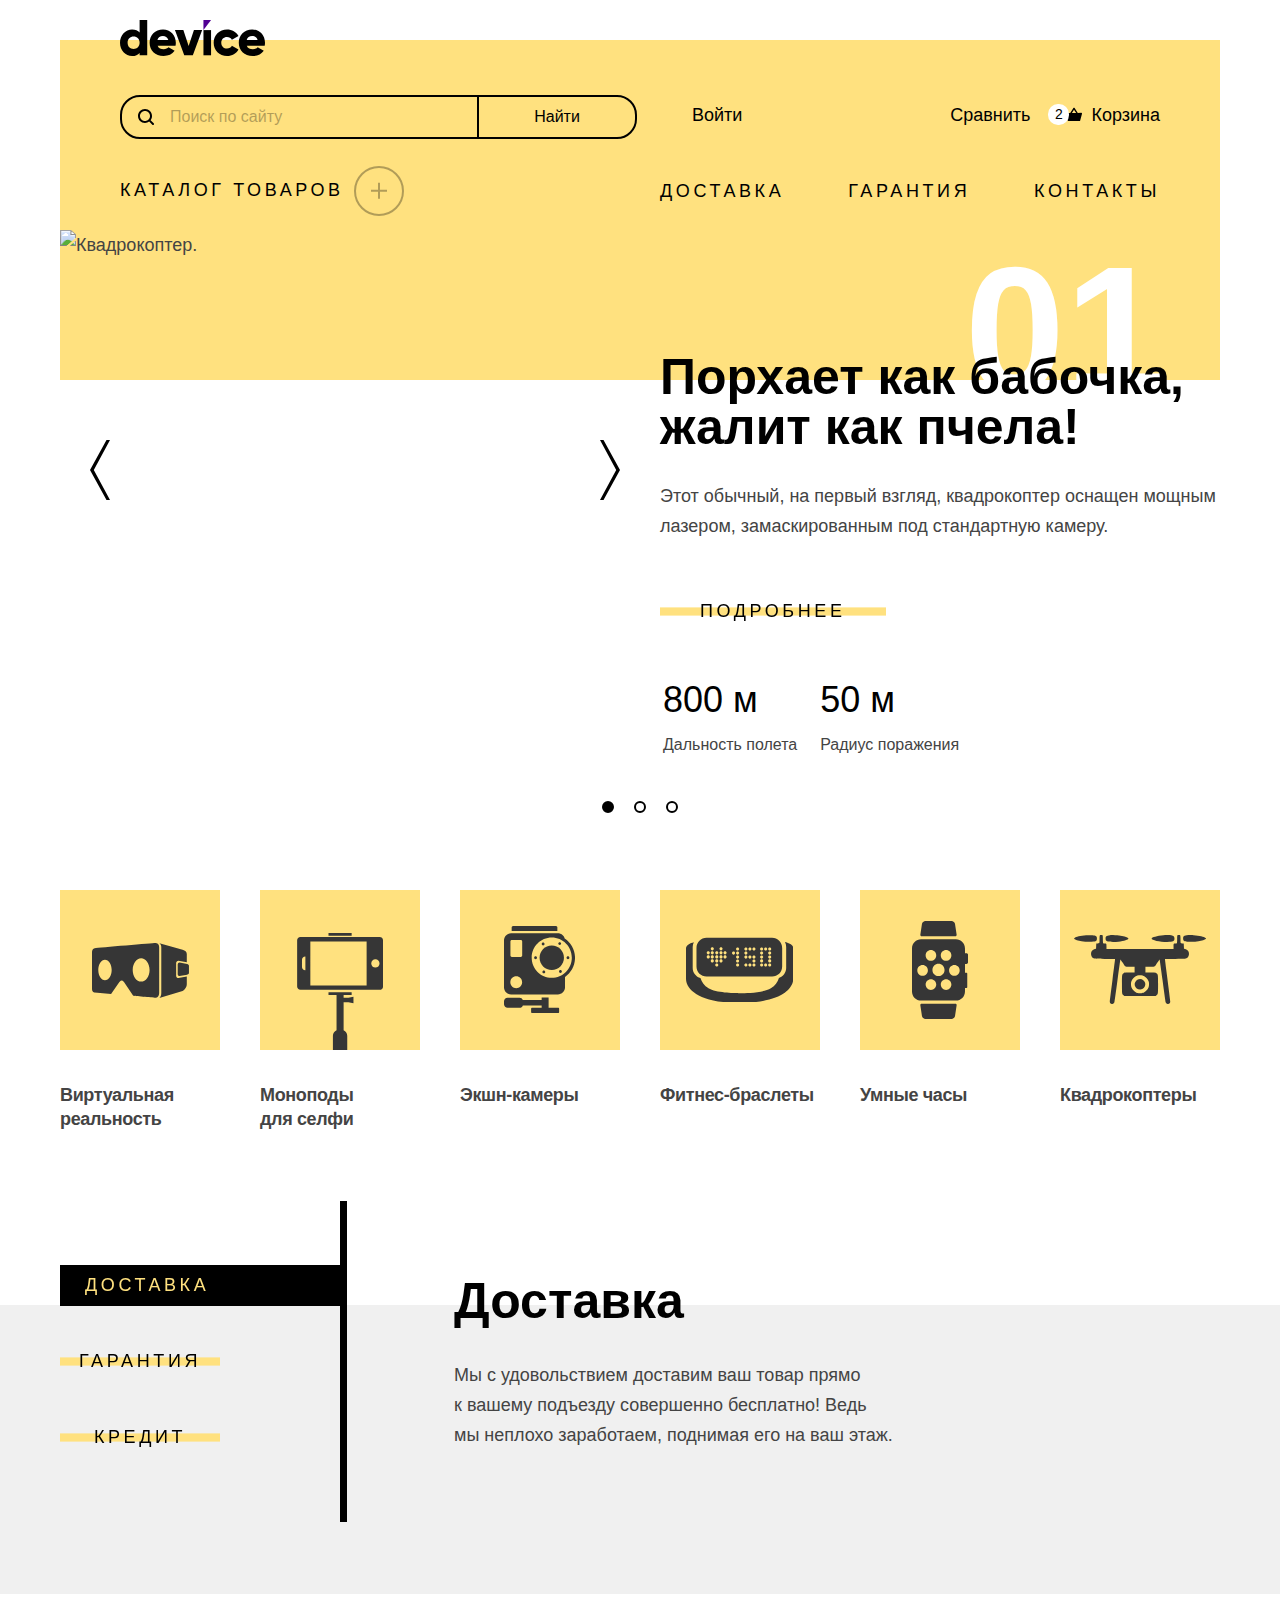
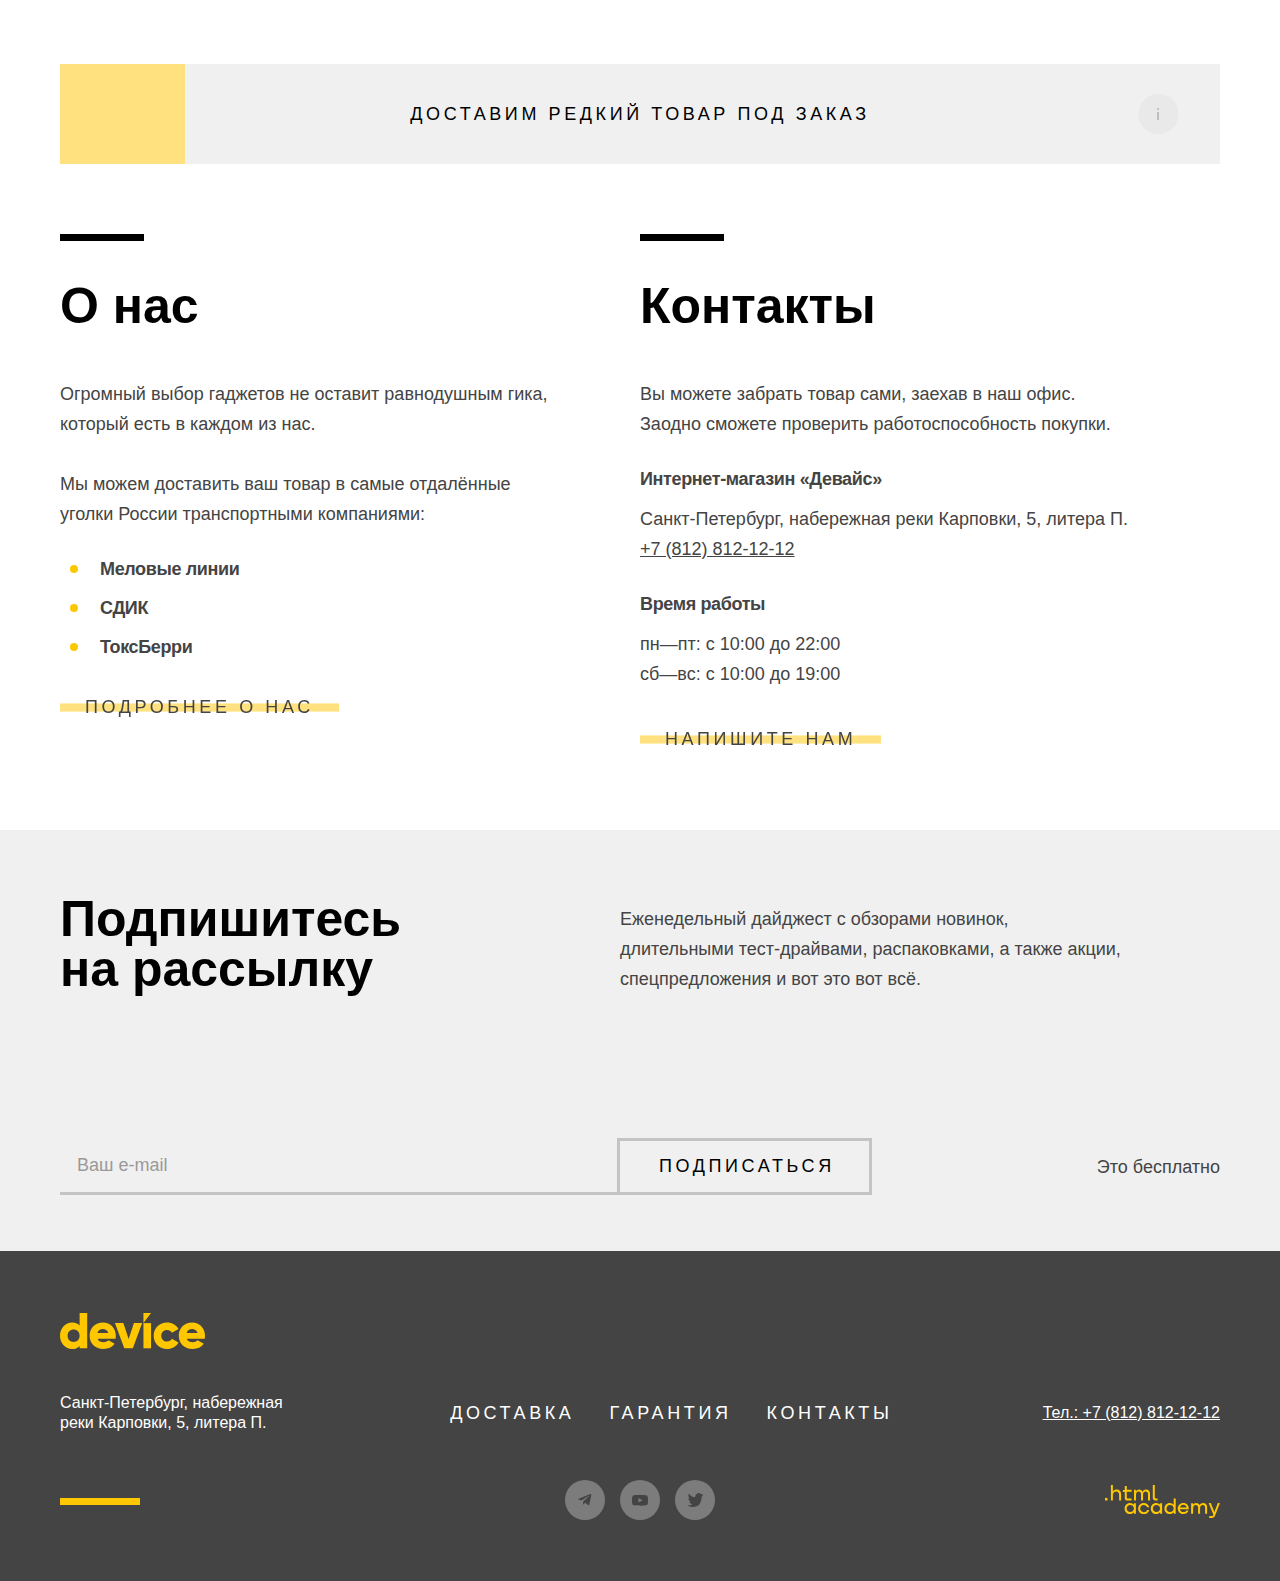
==== commit bbc00ff7: "Проверка на переполнение 16.04.2023" ====
--- a/index.html
+++ b/index.html
@@ -97,13 +97,13 @@
             </div>
           </div>
           <ul class="product-navigation-list">
-            <li class="product-navigation-item">
+            <li>
               <a class="product-navigation-link button" href="#">Доставка</a>
             </li>
-            <li class="product-navigation-item">
+            <li>
               <a class="product-navigation-link button" href="#">Гарантия</a>
             </li>
-            <li class="product-navigation-item">
+            <li>
               <a class="product-navigation-link button" href="#">Контакты</a>
             </li>
           </ul>
@@ -116,15 +116,15 @@
       <section class="slider">
         <h2 class="visually-hidden">Слайдер. Популярные товары.</h2>
         <div class="slider-wrapper">
-          <ul class="slider-list">
-            <li class="slider-item current-slider-item">
+          <ol class="slider-list">
+            <li class="slider-item current-slider-item" >
               <div class="slider-image-container">
                 <img class="slider-image" width="560" height="560" src="images/drone-slide.png" alt="Квадрокоптер.">
               </div>
               <div class="slider-description-container">
                 <p class="slider-slogan heading">Порхает как бабочка, жалит как пчела!</p>
                 <p class="slider-description">Этот обычный, на первый взгляд, квадрокоптер оснащен мощным лазером, замаскированным под стандартную камеру.</p>
-                <a class="slider-link button" href="#">Подробнее</a>
+                <a class="slider-link button button-decorated" href="#">Подробнее</a>
                 <table>
                   <tr>
                     <th class="parameters-count">800 м</th>
@@ -144,7 +144,7 @@
               <div class="slider-description-container">
                 <p class="slider-slogan heading">Худеем правильно!</p>
                 <p class="slider-description">Мотивирующие фитнес-браслеты помогут найти в себе силы не пропускать занятия и соблюдать диету.</p>
-                <a class="slider-link button" href="#">Подробнее</a>
+                <a class="slider-link button button-decorated" href="#">Подробнее</a>
                 <table>
                   <tr>
                     <th class="parameters-count">48 часов</th>
@@ -162,7 +162,7 @@
               <div class="slider-description-container">
                 <p class="slider-slogan heading">Делай селфи, как Бен Стиллер! </p>
                 <p class="slider-description">Самая длинная палка для селфи доступна в нашем магазине. Восемь (Восемь, Карл!) метров длиной и весом всего 5 кг.</p>
-                <a class="slider-link button" href="#">Подробнее</a>
+                <a class="slider-link button button-decorated" href="#">Подробнее</a>
                 <table>
                   <tr>
                     <th class="parameters-count">8,5 м</th>
@@ -177,7 +177,7 @@
                 </table>
               </div>
             </li>
-          </ul>
+          </ol>
           <button class="previous-slide slider-button button" type="button" aria-label="Предыдущий слайд."></button>
           <button class="next-slide slider-button button" type="button" aria-label="Следующий слайд."></button>
           <ul class="slider-pagination">
@@ -221,13 +221,13 @@
         <div class="services-container">
           <ul class="services-tabs-list">
             <li class="services-tabs-item">
-              <button class="tab-link tab-link-active button" type="button">Доставка</button>
+              <button class="tab-link tab-link-active button button-decorated" type="button">Доставка</button>
             </li>
             <li class="services-tabs-item">
-              <button class="tab-link button" type="button">Гарантия</button>
+              <button class="tab-link button button-decorated" type="button">Гарантия</button>
             </li>
             <li class="services-tabs-item">
-              <button class="tab-link button" type="button">Кредит</button>
+              <button class="tab-link button button-decorated" type="button">Кредит</button>
             </li>
           </ul>
           <div class="services-tab-content">
@@ -248,7 +248,9 @@
       </section>
       <section class="delivery">
         <h2 class="visually-hidden">Доставка</h2>
-        <a class="delivery-link button" href="#">Доставим редкий товар под заказ</a>
+        <a class="delivery-link button" href="#">
+          <span>Доставим редкий товар под заказ</span>
+        </a>
       </section>
       <section class="contacts-group">
         <h2 class="visually-hidden">Информация об организации и контакты.</h2>
@@ -261,7 +263,7 @@
             <li class="about-us-transport-item">СДИК</li>
             <li class="about-us-transport-item">ТоксБерри</li>
           </ul>
-          <a class="about-us-link button" href="#">Подробнее о нас</a>
+          <a class="about-us-link button button-decorated" href="#">Подробнее о нас</a>
         </div>
         <div class="contacts">
           <h3 class="contacts-heading heading">Контакты</h3>
@@ -275,7 +277,7 @@
             <h4 class="work-time-heading">Время работы</h4>
             <p class="work-time-description">пн—пт: с 10:00 до 22:00 сб—вс: с 10:00 до 19:00</p>
           </div>
-          <a class="contacts-link button" href="#">Напишите нам</a>
+          <a class="contacts-link button button-decorated" href="#">Напишите нам</a>
         </div>
       </section>
       <section class="subscribe">
@@ -285,7 +287,9 @@
         </div>
         <div class="subscribe-form-wrapper">
           <form class="subscribe-form" action="https://echo.htmlacademy.ru/" method="post">
-            <input class="subscribe-form-input" type="email" placeholder="Ваш e-mail">
+            <label>
+              <input class="subscribe-form-input" type="email" aria-label="Ваш e-mail." placeholder="Ваш e-mail" required>
+            </label>
             <button class="subscribe-form-button button" type="submit">Подписаться</button>
           </form>
           <span class="subscribe-layout">Это бесплатно</span>
@@ -301,13 +305,13 @@
         <div class="footer-contacts">
           <p class="footer-contacts-address">Санкт-Петербург, набережная реки Карповки, 5, литера П.</p>
           <ul class="footer-navigation-list">
-            <li class="footer-navigation-item">
+            <li>
               <a class="footer-navigation-link button" href="#">Доставка</a>
             </li>
-            <li class="footer-navigation-item">
+            <li>
               <a class="footer-navigation-link button" href="#">Гарантия</a>
             </li>
-            <li class="footer-navigation-item">
+            <li>
               <a class="footer-navigation-link button" href="#">Контакты</a>
             </li>
           </ul>
@@ -399,7 +403,7 @@
               </div>
             </div>
           </div>
-          <button class="modal-submit-button button" type="submit">Отправить</button>
+          <button class="modal-submit-button button button-decorated" type="submit">Отправить</button>
         </form>
       </div>
     </section>
--- a/styles/styles.css
+++ b/styles/styles.css
@@ -67,18 +67,53 @@
 }
 
 .button {
-  cursor: pointer;
-  display: block;
   font-family: "Raleway", sans-serif;
-  font-weight: 800;
   font-size: 18px;
   line-height: 21px;
   letter-spacing: 0.2em;
   text-transform: uppercase;
+  border: none;
+  background-color: transparent;
+  cursor: pointer;
   text-decoration: none;
   color: #000000;
-  outline: none;
-  position: relative;
+  display: inline-flex;
+}
+
+.button-decorated {
+  padding: 10px 25px;
+  position: relative;
+  z-index: 1;
+  transition: flex-grow 0.5s ease, color 0.5s ease, padding-left 0.5s ease;
+}
+
+.button-decorated::before {
+  content: "";
+  position: absolute;
+  top: 0;
+  left: 0;
+  width: 100%;
+  height: 100%;
+  background-color: #ffe17f;
+  transform: translateZ(0) scaleY(0.2);
+  z-index: -1;
+  transition: transform 0.3s ease, background-color 0.3s ease;
+}
+
+.button-decorated:hover::before {
+  transform: translateZ(0) scaleY(1);
+}
+
+.button-decorated:focus-visible {
+  outline: 2px solid #af4fff;
+}
+
+.button-decorated:active {
+  outline: none;
+}
+
+.button-decorated:active::before {
+  background-color: #ffcc33;
 }
 
 .heading {
@@ -104,8 +139,7 @@
 }
 
 .header-logo-link {
-  margin-top: 20px;
-  margin-bottom: 30px;
+  margin: 20px 0 30px 0;
   align-self: start;
 }
 
@@ -135,7 +169,6 @@
 .top-header-block {
   display: flex;
   flex-wrap: wrap;
-
   gap: 26px;
   position: relative;
 }
@@ -144,26 +177,12 @@
   display: flex;
   justify-content: center;
   position: relative;
-}
-
-.search-form-label {
-  position: relative;
+  height: min-content;
 }
 
 .search-form-label:focus-within {
   outline-offset: 2px;
   outline: 2px solid #af4fff;
-}
-
-.search-form-label::before {
-  content: "";
-  position: absolute;
-  background-image: url("../images/search-icon.svg");
-  background-repeat: no-repeat;
-  width: 16px;
-  height: 16px;
-  left: 16px;
-  top: 12px;
 }
 
 .search-form-input {
@@ -171,12 +190,16 @@
   font-size: 16px;
   line-height: 20px;
   width: 359px;
-  height: 40px;
+  min-height: 40px;
   background-color: transparent;
   border: 2px solid #000000;
-  border-radius: 50px 0 0 50px;
+  border-radius: 20px 0 0 20px;
   padding-left: 48px;
   outline: none;
+  background-image: url("../images/search-icon.svg");
+  background-repeat: no-repeat;
+  background-position: 16px center;
+  height: 100%;
 }
 
 .search-form-input::placeholder {
@@ -199,17 +222,39 @@
   color: #000000;
   width: 160px;
   min-height: 40px;
+  height: 100%;
+  padding: 10px;
   background-color: transparent;
   border: 2px solid #000000;
   border-radius: 0 20px 20px 0;
   outline: none;
   position: relative;
   transform: translateX(-2px);
+  cursor: pointer;
+  transition: color 0.3s ease;
+}
+
+.search-form-button::after {
+  content: "";
+  position: absolute;
+  top: 0;
+  left: 0;
+  background-color: #000000;
+  width: 100%;
+  height: 100%;
+  border-radius: 0 18px 18px 0;
+  transform: scaleX(0);
+  transform-origin: left;
+  z-index: -1;
+  transition: transform 0.5s ease;
 }
 
 .search-form-button:hover {
-  background-color: #000000;
   color: #ffffff;
+}
+
+.search-form-button:hover::after {
+  transform: scaleX(1);
 }
 
 .search-form-button:focus-visible::before {
@@ -253,17 +298,20 @@
   column-gap: 28px;
   row-gap: 10px;
   max-width: 240px;
+  height: min-content;
 }
 
 .user-navigation-block {
   display: flex;
   flex-wrap: wrap;
   list-style-type: none;
+  align-items: flex-start;
   padding: 5px 0;
   margin: 0;
   column-gap: 18px;
   row-gap: 10px;
   max-width: 250px;
+  height: min-content;
 }
 
 .user-login {
@@ -466,7 +514,7 @@
 
 .cart-item {
   width: 100%;
-  height: 83px;
+  min-height: 83px;
   background-color: #000000;
   display: flex;
   align-items: center;
@@ -494,10 +542,11 @@
 .cart-item-delete:focus-visible::before {
   content: "";
   position: absolute;
-  top: -2px;
-  left: -2px;
-  width: calc(100% + 4px);
-  height: 15px;
+  top: 0;
+  left: 0;
+  width: 100%;
+  height: 100%;
+  outline-offset: 2px;
   background-color: none;
   outline: 2px solid #af4fff;
 }
@@ -534,7 +583,7 @@
   top: 17px;
   left: 17px;
   width: 260px;
-  height: 49px;
+  min-height: 49px;
   background-color: none;
   outline: 2px solid #af4fff;
 }
@@ -553,7 +602,7 @@
   justify-content: space-between;
   padding: 0 20px;
   align-items: center;
-  height: 44px;
+  min-height: 44px;
 }
 
 .cart-total-count {
@@ -584,6 +633,7 @@
   background-color: #ffffff;
   min-width: 280px;
   min-height: 50px;
+  padding: 10px;
   display: flex;
   justify-content: center;
   align-items: center;
@@ -643,13 +693,13 @@
 
 .product-catalog-menu {
   position: absolute;
-  top: 33px;
+  top: 60px;
   left: -60px;
   display: none;
   flex-wrap: wrap;
   width: 1160px;
   min-height: 180px;
-  padding: 25px 60px 27px 60px;
+  padding: 0 60px 27px 60px;
   z-index: 2;
   background-color:#ffe17f;
   gap: 60px;
@@ -663,6 +713,7 @@
 
 .product-catalog-item {
   margin-bottom: 10px;
+  max-width: 230px;
 }
 
 .product-catalog-item:last-child {
@@ -674,8 +725,6 @@
   font-size: 16px;
   line-height: 18px;
   color: #000000;
-  position: relative;
-  outline: none;
 }
 
 .product-catalog-link:hover {
@@ -721,12 +770,9 @@
 }
 
 .product-catalog-button {
-  border: unset;
-  background-color: transparent;
-  width: 293px;
-  height: 50px;
-  text-align: start;
-  z-index: 3;
+  position: relative;
+  padding: 15px 60px 15px 0;
+  max-width: 350px;
 }
 
 .product-catalog-button::before {
@@ -742,7 +788,8 @@
   background-repeat: no-repeat;
   opacity: 0.3;
   right: 0;
-  top: 0;
+  top: 50%;
+  transform: translateY(-50%);
 }
 
 .product-catalog:focus-within .product-catalog-button::before {
@@ -776,9 +823,13 @@
   margin: 0;
   padding: 0;
   justify-content: space-between;
-  max-width: 470px;
+  max-width: 500px;
   flex-grow: 1;
   z-index: 1;
+}
+
+.product-navigation-link {
+  max-width: 150px;
 }
 
 .product-navigation-link:hover {
@@ -852,8 +903,8 @@
 }
 
 .slider-item::before {
+  counter-increment: section;
   content: "0" counters(section, "");
-  counter-increment: section;
   position: absolute;
   top: 85px;
   right: 55px;
@@ -874,17 +925,6 @@
   flex-shrink: 0;
 }
 
-.slider-number {
-  font-weight: 700;
-  font-size: 180px;
-  line-height: 30px;
-  color: #ffffff;
-  margin: 0;
-  margin-top: 80px;
-  margin-right: 50px;
-  text-align: end;
-}
-
 .slider-description-container {
   padding-top: 122px;
   padding-bottom: 26px;
@@ -902,44 +942,8 @@
 }
 
 .slider-link {
-  display: block;
-  width: 220px;
-  height: 40px;
-  text-align: center;
   padding: 10px 40px;
   margin-bottom: 50px;
-  position: relative;
-  outline: none;
-}
-
-.slider-link::before {
-  content: "";
-  position: absolute;
-  background-color: #ffe17f;
-  width: 100%;
-  height: 100%;
-  left: 0;
-  top: 0;
-  transform: scaleY(20%);
-  z-index: -1;
-}
-
-.slider-link:hover::before {
-  transform: scaleY(100%);
-}
-
-.slider-link:focus-visible {
-  outline: 2px solid #af4fff;
-}
-
-
-.slider-link:active::before {
-  transform: scaleY(100%);
-  background-color: #ffcc33;
-}
-
-.slider-link:active {
-  outline: none;
 }
 
 .parameters-count {
@@ -1226,11 +1230,12 @@
   width: 7px;
   height: 100%;
   top: 0;
-  right: 0;
+  right: -7px;
 }
 
 .services-tabs-item {
   margin-bottom: 35px;
+  display: flex;
 }
 
 .services-tabs-item:last-child {
@@ -1238,81 +1243,35 @@
 }
 
 .tab-link {
-  width: 160px;
-  min-height: 40px;
-  border: unset;
-  background-color: transparent;
+  min-width: 160px;
+  justify-content: center;
+  padding: 10px 0;
   z-index: 1;
 }
 
-.tab-link::before {
-  content: "";
-  position: absolute;
-  background-color: #ffe17f;
-  width: 100%;
-  height: 100%;
-  left: 0;
-  top: 0;
-  transform: scaleY(20%);
-  z-index: -1;
-}
-
-.tab-link:hover::before {
-  transform: scaleY(100%);
-}
-
-.tab-link:focus-visible {
-  outline: 2px solid #af4fff;
-}
-
-
-.tab-link:active::before {
-  transform: scaleY(100%);
-  background-color: #ffcc33;
-}
-
-.tab-link:active {
-  outline: none;
-}
-
-.tab-link-active {
+.tab-link-active:focus-visible {
+  outline-offset: 2px;
+  background-color: none;
+  outline: 2px solid #af4fff;
+}
+
+.tab-link-active.button-decorated {
+  flex-grow: 1;
+  color: #ffe17f;
+  justify-content: flex-start;
+  padding-left: 25px;
+}
+
+.tab-link-active.button-decorated::before {
+  transform: translateZ(0) scaleY(1);
   background-color: #000000;
-  color: #ffe17f;
-  width: 100%;
-  height: 40px;
-  position: relative;
-  text-align: left;
-  padding-left: 20px;
-  outline: none;
-}
-
-.tab-link-active::before {
-  content: "";
-  position: absolute;
-  background: none;
-}
-
-.tab-link-active:hover {
-  padding-left: 58px;
-}
-
-.tab-link-active:focus-visible {
-  padding-left: 58px;
-  outline: none;
-}
-
-.tab-link-active:focus-visible {
-  outline-offset: 2px;
-  background-color: none;
-  outline: 2px solid #af4fff;
-}
-
-.tab-link-active:active {
-  padding-left: 58px;
-}
-
-.tab-link-active:active::before {
-  background-color: #000000;
+}
+
+.tab-link-active.button-decorated:hover,
+.tab-link-active.button-decorated:active,
+.tab-link-active.button-decorated:focus {
+  justify-content: flex-start;
+  padding-left: 50px;
 }
 
 .services-tab-content {
@@ -1390,6 +1349,10 @@
   background: linear-gradient(to right, #ffe17f 125px, #f0f0f0 125px);
 }
 
+.delivery-link span {
+  max-width: 900px;
+}
+
 .delivery-link::before {
   content: "";
   position: absolute;
@@ -1495,41 +1458,7 @@
 }
 
 .about-us-link {
-  width: 270px;
-  min-height: 40px;
   color: #444444;
-  text-align: center;
-  padding: 10px;
-}
-
-.about-us-link::before {
-  content: "";
-  position: absolute;
-  background-color: #ffe17f;
-  width: 100%;
-  height: 100%;
-  left: 0;
-  top: 0;
-  transform: scaleY(20%);
-  z-index: -1;
-}
-
-.about-us-link:hover::before {
-  transform: scaleY(100%);
-}
-
-.about-us-link:focus-visible {
-  outline: 2px solid #af4fff;
-}
-
-
-.about-us-link:active::before {
-  transform: scaleY(100%);
-  background-color: #ffcc33;
-}
-
-.about-us-link:active {
-  outline: none;
 }
 
 .contacts {
@@ -1603,49 +1532,14 @@
 }
 
 .contacts-link {
-  width: 260px;
-  min-height: 40px;
   color: #444444;
-  text-align: center;
-  padding: 10px;
-}
-
-.contacts-link::before {
-  content: "";
-  position: absolute;
-  background-color: #ffe17f;
-  width: 100%;
-  height: 100%;
-  left: 0;
-  top: 0;
-  transform: scaleY(20%);
-  z-index: -1;
-}
-
-.contacts-link:hover::before {
-  transform: scaleY(100%);
-}
-
-.contacts-link:focus-visible {
-  outline: 2px solid #af4fff;
-}
-
-
-.contacts-link:active::before {
-  transform: scaleY(100%);
-  background-color: #ffcc33;
-}
-
-.contacts-link:active {
-  outline: none;
 }
 
 /* SUBSCRIBE */
 
 .subscribe {
   background-color: #f0f0f0;
-  padding-top: 64px;
-  padding-bottom: 56px;
+  padding: 64px 0 56px 0;
 }
 
 .subscribe-text-wrapper {
@@ -1653,7 +1547,6 @@
   margin: 0 auto;
   display: flex;
   flex-wrap: wrap;
-  align-items: center;
   margin-bottom: 144px;
 }
 
@@ -1663,8 +1556,9 @@
 }
 
 .subscribe-description {
-  padding: 0;
-  margin: 0;
+  margin: 0;
+  padding: 10px 0 0 0;
+  max-width: 560px;
 }
 
 .subscribe-form-wrapper {
@@ -1679,12 +1573,14 @@
 .subscribe-form {
   display: flex;
   justify-content: center;
-  align-items: center;
+  height: min-content;
+  position: relative;
 }
 
 .subscribe-form-input {
   width: 557px;
-  height: 57px;
+  min-height: 57px;
+  height: 100%;
   background-color: transparent;
   border: unset;
   border-bottom: solid 3px #c4c4c4;
@@ -1703,20 +1599,19 @@
   background-color: #dcdcdc;
 }
 
-.subscribe-form-input:invalid {
+.subscribe-form-input:disabled {
+  opacity: 0.3;
+}
+
+.subscribe-form-invalid {
   border-bottom: solid 3px #ff3d3d;
 }
 
-.subscribe-form-input:disabled {
-  opacity: 0.3;
-}
-
 .subscribe-form-button {
-  width: 253px;
-  min-height: 57px;
   background-color: transparent;
   border: solid 3px #c4c4c4;
-  padding: 0;
+  padding: 15px 39px;
+  max-width: 255px;
 }
 
 .subscribe-form-button:focus-visible {
@@ -1725,6 +1620,7 @@
 
 .subscribe-layout {
   position: relative;
+  max-width: 200px;
 }
 
 .subscribe-layout::before {
@@ -1826,7 +1722,6 @@
   line-height: 19px;
   letter-spacing: 0.2em;
   text-transform: uppercase;
-  /* margin-top: 25px; */
   margin-bottom: 60px;
   color: #000000;
 }
@@ -1869,18 +1764,10 @@
 
 .catalog-filter-item {
   margin-bottom: 17px;
-  padding-left: 36px;
 }
 
 .catalog-filter-item:last-of-type {
   margin-bottom: 0;
-}
-
-.control-description {
-  font-family: "Rubik", sans-serif;
-  font-size: 16px;
-  line-height: 20px;
-  color: #000000;
 }
 
 /* RANGE-SLIDER */
@@ -1980,61 +1867,33 @@
 .control {
   cursor: pointer;
   position: relative;
-}
-
-.control-description {
-  position: relative;
-}
-
-.control-outline {
+  font-family: "Rubik", sans-serif;
+  font-size: 16px;
+  line-height: 20px;
+  color: #000000;
+  padding-left: 36px;
+}
+
+.control-decoration {
   position: absolute;
   top: -1px;
-  left: -38px;
-  width: 24px;
-  height: 24px;
-  background-color: none;
-  outline: 2px solid #af4fff;
-  display: none;
-}
-
-.control-description:hover {
-  opacity: 0.6;
-}
-
-.control-input:focus-visible ~ .control-outline {
-  display: block;
-}
-
-.control-description:active {
-  opacity: 0.3;
-}
-
-.control-description:before {
-  content: "";
-  position: absolute;
+  left: 0;
   width: 20px;
   height: 20px;
   background-color: transparent;
   border: 2px solid #cccccc;
   border-radius: 3px;
-  top: -1px;
-  left: -36px;
-}
-
-.control-input:disabled ~ .control-description {
-  opacity: 0.1;
-  cursor: default;
-}
-
-.control-input[type="checkbox"]:checked ~ .control-description::before {
+}
+
+.control-decoration-radio {
+  border-radius: 50%;
+}
+
+.control-input:checked ~ .control-decoration {
   border: 2px solid #000000;
 }
 
-.control-input[type="checkbox"]:checked ~ .control-description:hover {
-  opacity: 1;
-}
-
-.control-input[type="checkbox"]:checked ~ .control-description::after {
+.control-input:checked ~ .control-decoration-checkbox::before {
   content: "";
   position: absolute;
   width: 10px;
@@ -2042,77 +1901,56 @@
   background-image: url("../images/check-icon.svg");
   background-repeat: no-repeat;
   background-position: center;
-  top: 4px;
-  left: -31px;
-}
-
-.control-input[type="radio"] ~ .control-description::before {
-  border-radius: 50%;
-}
-
-.control-input[type="radio"]:checked ~ .control-description::before {
-  border: 2px solid #000000;
-}
-
-.control-input[type="radio"]:checked ~ .control-description::after{
+  top: 50%;
+  left: 50%;
+  transform: translate(-50%, -50%);
+}
+
+.control-input:checked ~ .control-decoration-radio::before {
   content: "";
   position: absolute;
   width: 8px;
   height: 8px;
   border-radius: 50%;
   background-color: #000000;
-  top: 5px;
-  left: -30px;
-}
-
-.control-input[type="radio"]:checked ~ .control-description:hover {
-  opacity: 1;
-}
-
-.apply-button {
-  border: unset;
-  background-color: transparent;
-  font-family: "Raleway", sans-serif;
-  font-weight: 800;
-  font-size: 18px;
-  line-height: 21px;
-  letter-spacing: 0.2em;
-  text-transform: uppercase;
-  width: 220px;
-  height: 40px;
-  position: relative;
-  z-index: 1;
-}
-
-.apply-button::before {
-  content: "";
-  position: absolute;
-  background-color: #ffe17f;
+  top: 50%;
+  left: 50%;
+  transform: translate(-50%, -50%);
+}
+
+.control-input:hover ~ span {
+  opacity: 0.6;
+}
+
+.control-input:focus-visible ~ .control-decoration::after {
+  content: "";
+  position: absolute;
+  top: 0;
+  right: 0;
   width: 100%;
   height: 100%;
-  left: 0;
-  top: 0;
-  transform: scaleY(20%);
-  z-index: -1;
-}
-
-.apply-button:hover::before {
-  transform: scaleY(100%);
-}
-
-.apply-button:focus-visible {
-  outline: 2px solid #af4fff;
-}
-
-
-.apply-button:active::before {
-  transform: scaleY(100%);
-  background-color: #ffcc33;
-}
-
-.apply-button:active {
-  outline: none;
-}
+  outline-offset: 4px;
+  background-color: none;
+  outline: 2px solid #af4fff;
+}
+
+.control-input:active ~ span {
+  opacity: 0.3;
+}
+
+.control-input:active ~ .control-decoration::after {
+  outline: none;
+}
+
+.control-input:disabled ~ span {
+  opacity: 0.1;
+  cursor: default;
+}
+
+.apply-button {
+  padding: 10px 40px;
+}
+
 
 /* SORT-GROUP */
 
@@ -2165,19 +2003,10 @@
   opacity: 0.6;
 }
 
-.select-control-outline {
-  position: absolute;
-  top: -2px;
-  left: -2px;
-  width: calc(100% + 4px);
-  height: calc(100% + 4px);
-  background-color: none;
-  outline: 2px solid #af4fff;
-  display: none;
-}
-
-.select-control:focus-visible ~ .select-control-outline {
-  display: block;
+.select-control:focus-visible {
+  background-color: none;
+  outline-offset: 2px;
+  outline: 2px solid #af4fff;
 }
 
 .select-control:active {
@@ -2213,13 +2042,7 @@
   fill: rgba(0, 0, 0, 0.314);
 }
 
-.sort-button:focus-visible::before {
-  content: "";
-  position: absolute;
-  top: -2px;
-  left: -2px;
-  width: calc(100% + 4px);
-  height: calc(100% + 4px);
+.sort-button:focus-visible {
   background-color: none;
   outline: 2px solid #af4fff;
 }
@@ -2617,6 +2440,7 @@
 
 .footer-navigation-link {
   color: #ffffff;
+  max-width: 130px;
 }
 
 .footer-navigation-link:hover {
@@ -2658,6 +2482,7 @@
   line-height: 20px;
   outline: none;
   position: relative;
+  max-width: 200px;
 }
 
 .footer-contacts-address-phone:hover {
@@ -2859,6 +2684,18 @@
   outline: none;
 }
 
+.username .modal-form-input {
+  background-image: url("../images/username-icon.svg");
+  background-repeat: no-repeat;
+  background-position: 326px 24px;
+}
+
+.email .modal-form-input {
+  background-image: url("../images/mail-icon.svg");
+  background-repeat: no-repeat;
+  background-position: 325px 24px;
+}
+
 .modal-form-input::placeholder {
   color: #000000;
   opacity: 0.3;
@@ -2873,28 +2710,6 @@
   bottom: -20px;
   left: 0;
   display: none;
-}
-
-.username .modal-form-label::after {
-  content: "";
-  position: absolute;
-  background-image: url("../images/username-icon.svg");
-  background-repeat: no-repeat;
-  width: 15px;
-  height: 12px;
-  top: 58px;
-  right: 20px;
-}
-
-.email .modal-form-label::after {
-  content: "";
-  position: absolute;
-  background-image: url("../images/mail-icon.svg");
-  background-repeat: no-repeat;
-  width: 15px;
-  height: 12px;
-  top: 58px;
-  right: 20px;
 }
 
 .modal-form-input:hover {
@@ -3053,40 +2868,13 @@
 }
 
 .modal-submit-button {
-  border: unset;
-  background-color: transparent;
-  width: 200px;
-  min-height: 40px;
-  padding: 0;
-  z-index: 1;
-}
-
-.modal-submit-button::before {
-  content: "";
-  position: absolute;
-  background-color: #ffe17f;
-  width: 100%;
-  height: 100%;
-  left: 0;
-  top: 0;
-  transform: scaleY(20%);
-  z-index: -1;
-}
-
-.modal-submit-button:hover::before {
-  transform: scaleY(100%);
+  padding: 10px 30px;
 }
 
 .modal-submit-button:focus-visible {
   outline: 2px solid #af4fff;
 }
 
-
-.modal-submit-button:active::before {
-  transform: scaleY(100%);
-  background-color: #ffcc33;
-}
-
 .modal-submit-button:active {
   outline: none;
 }
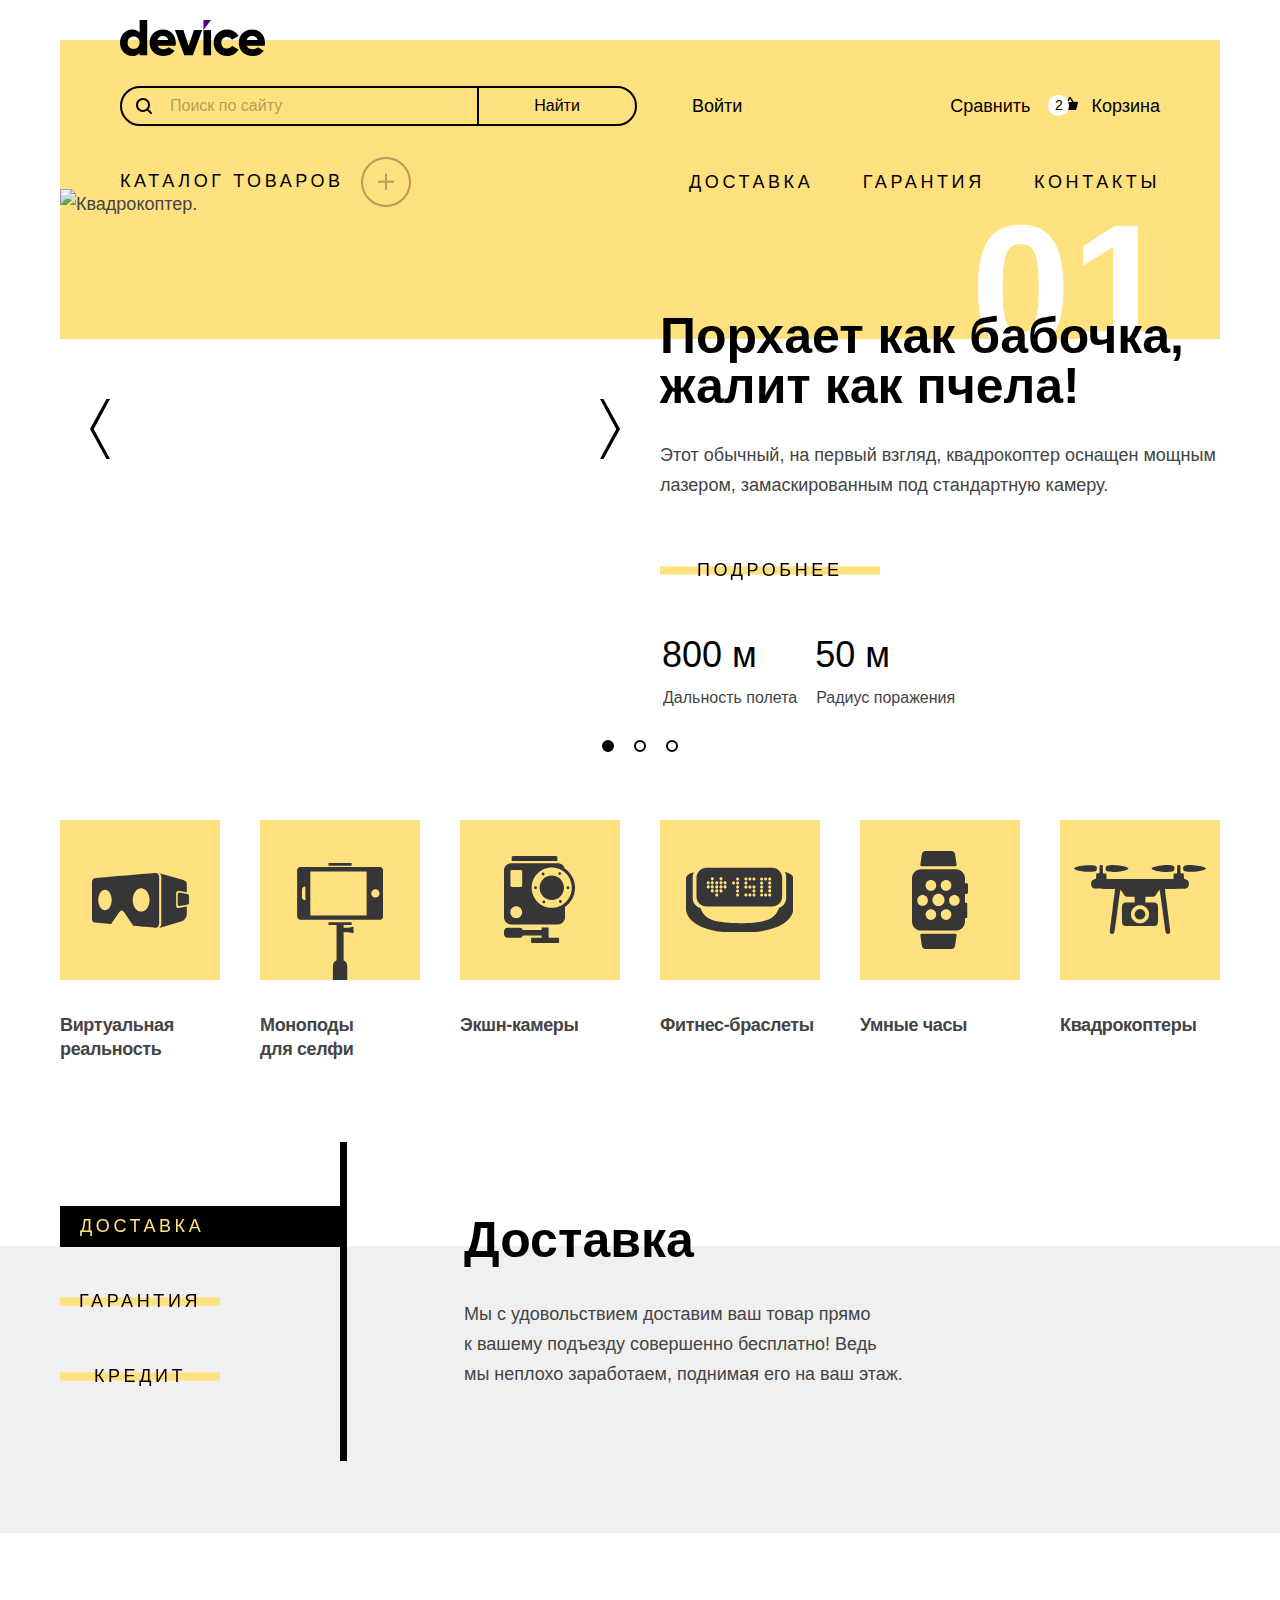
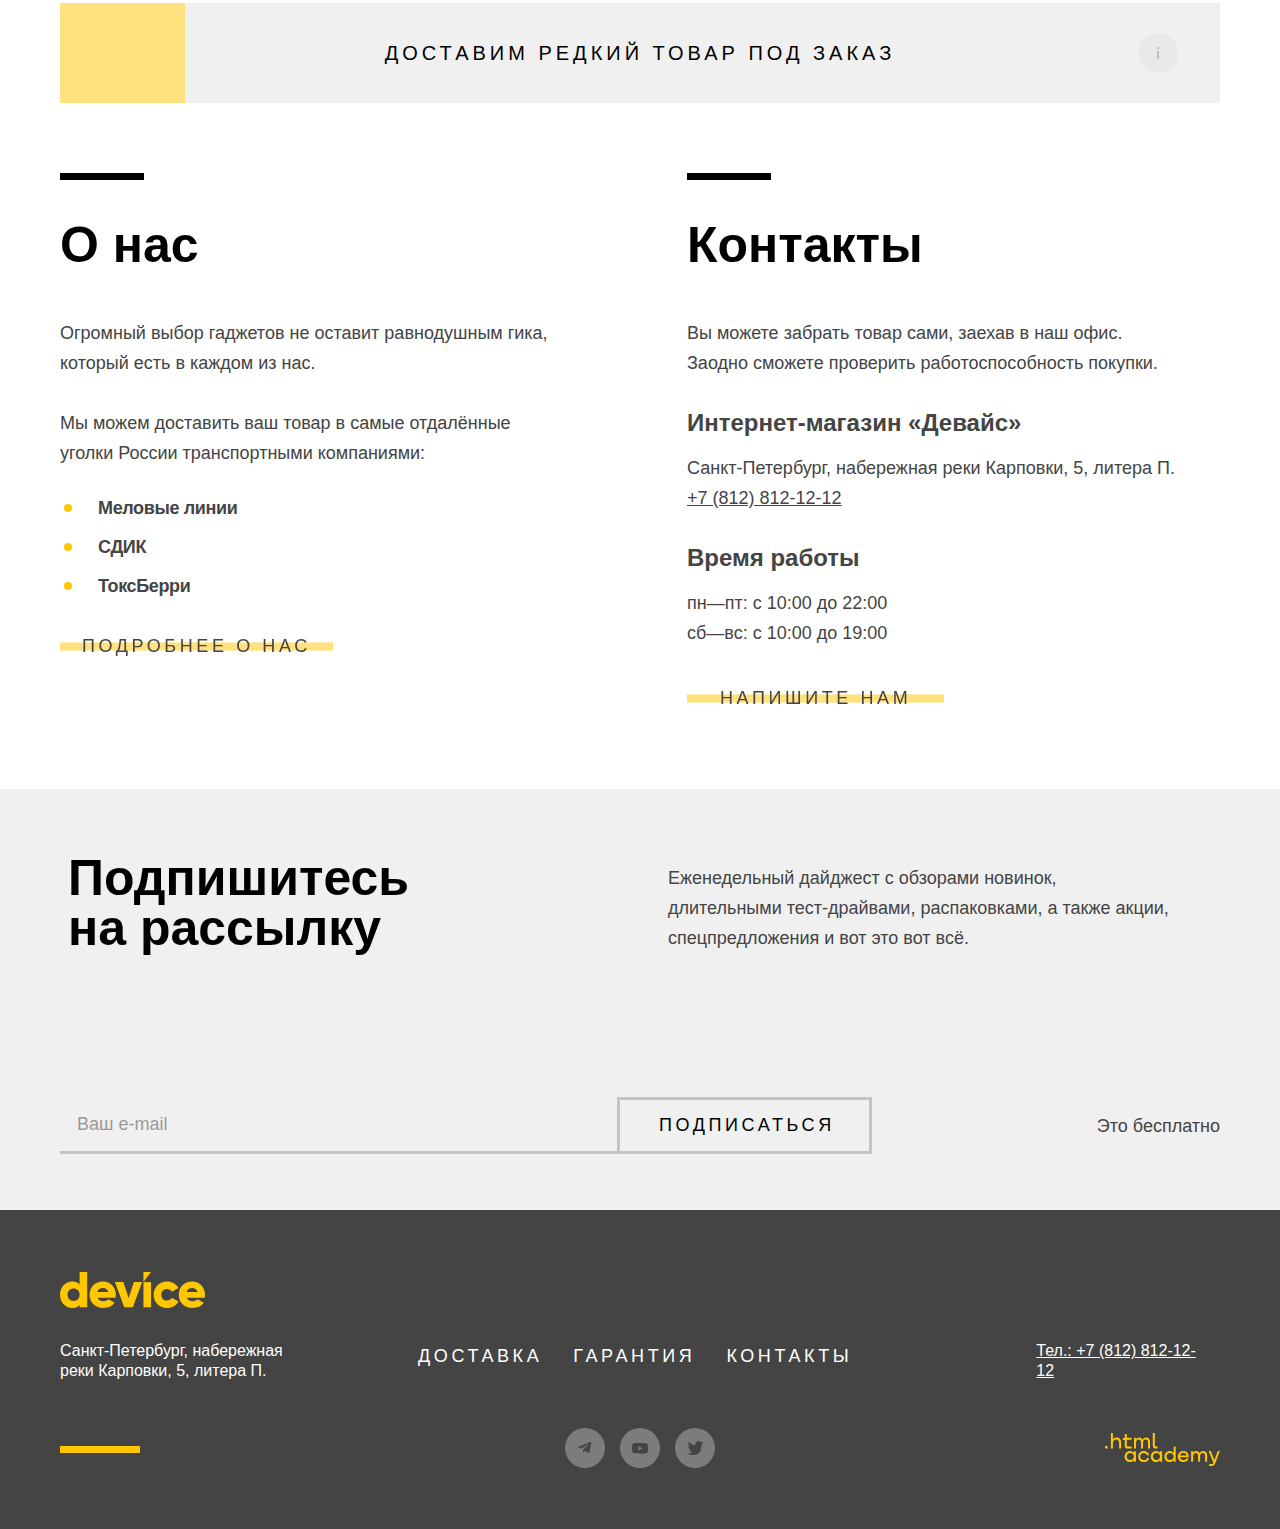
==== commit 1f802e01: "Добавлены дополнительные фавиконки" ====
--- a/index.html
+++ b/index.html
@@ -7,7 +7,13 @@
     <title>HTML Academy: Девайс</title>
     <link rel="stylesheet" href="styles/styles.css">
     <link rel="icon" href="favicon.ico">
-    <link rel="icon" href="images/favicon.png" type="image/png">
+    <link rel="apple-touch-icon" sizes="180x180" href="/images/apple-touch-icon.png">
+    <link rel="icon" type="image/png" sizes="32x32" href="/images/favicon-32x32.png">
+    <link rel="icon" type="image/png" sizes="16x16" href="/images/favicon-16x16.png">
+    <link rel="manifest" href="/site.webmanifest">
+    <link rel="mask-icon" href="/images/safari-pinned-tab.svg" color="#5bbad5">
+    <meta name="msapplication-TileColor" content="#da532c">
+    <meta name="theme-color" content="#ffffff">
   </head>
   <body>
     <header class="page-header">
@@ -116,8 +122,8 @@
       <section class="slider">
         <h2 class="visually-hidden">Слайдер. Популярные товары.</h2>
         <div class="slider-wrapper">
-          <ol class="slider-list">
-            <li class="slider-item current-slider-item" >
+          <ul class="slider-list">
+            <li class="slider-item current-slider-item">
               <div class="slider-image-container">
                 <img class="slider-image" width="560" height="560" src="images/drone-slide.png" alt="Квадрокоптер.">
               </div>
@@ -177,7 +183,7 @@
                 </table>
               </div>
             </li>
-          </ol>
+          </ul>
           <button class="previous-slide slider-button button" type="button" aria-label="Предыдущий слайд."></button>
           <button class="next-slide slider-button button" type="button" aria-label="Следующий слайд."></button>
           <ul class="slider-pagination">
@@ -374,7 +380,7 @@
             </div>
             <div class="order-form-item email">
               <label class="modal-form-label" for="email">Ваш e-mail:</label>
-              <input class="modal-form-input modal-input-invalid" type="email" id="email" name="email" placeholder="Введите e-mail" value="почта" required>
+              <input class="modal-form-input" type="email" id="email" name="email" placeholder="Введите e-mail" value="почта" required>
               <span class="order-form-message">Забавный у вас адрес</span>
             </div>
           </div>
--- a/styles/styles.css
+++ b/styles/styles.css
@@ -116,6 +116,16 @@
   background-color: #ffcc33;
 }
 
+a.button-decorated:not([href]) {
+  opacity: 0.3;
+  pointer-events: none;
+}
+
+.button-decorated:disabled {
+  opacity: 0.3;
+  pointer-events: none;
+}
+
 .heading {
   font-family: "Raleway", sans-serif;
   font-weight: 800;
@@ -138,9 +148,14 @@
   flex-direction: column;
 }
 
+.catalog-header {
+  padding: 0 60px 19px 60px;
+}
+
 .header-logo-link {
-  margin: 20px 0 30px 0;
+  margin: 20px 0 27px 0;
   align-self: start;
+  line-height: 18px;
 }
 
 .header-logo-link:hover {
@@ -169,7 +184,8 @@
 .top-header-block {
   display: flex;
   flex-wrap: wrap;
-  gap: 26px;
+  column-gap: 26px;
+  row-gap: 30px;
   position: relative;
 }
 
@@ -198,7 +214,7 @@
   outline: none;
   background-image: url("../images/search-icon.svg");
   background-repeat: no-repeat;
-  background-position: 16px center;
+  background-position: 14px center;
   height: 100%;
 }
 
@@ -223,7 +239,6 @@
   width: 160px;
   min-height: 40px;
   height: 100%;
-  padding: 10px;
   background-color: transparent;
   border: 2px solid #000000;
   border-radius: 0 20px 20px 0;
@@ -329,7 +344,7 @@
   background-repeat: no-repeat;
   width: 13px;
   height: 12px;
-  left: 2px;
+  left: 0;
   top: 9px;
 }
 
@@ -385,7 +400,7 @@
   background-repeat: no-repeat;
   width: 10px;
   height: 12px;
-  left: 2px;
+  left: 0;
   top: 9px;
 }
 
@@ -424,8 +439,8 @@
   background-repeat: no-repeat;
   width: 16px;
   height: 14px;
-  left: 18px;
-  top: 7px;
+  left: 14px;
+  top: 5px;
 }
 
 .cart-link::after {
@@ -489,7 +504,7 @@
   background-color: #1a1a1a;
   z-index: 5;
   top: 35px;
-  left: -145px;
+  left: -125px;
 }
 
 .cart-inner::before {
@@ -676,7 +691,7 @@
   flex-grow: 1;
   justify-content: space-between;
   align-items: center;
-  padding-bottom: 134px;
+  margin-bottom: 102px;
 }
 
 .product-catalog {
@@ -688,18 +703,18 @@
 }
 
 .product-catalog-navigation {
-  padding-bottom: 20px;
+  margin-bottom: 0;
 }
 
 .product-catalog-menu {
   position: absolute;
-  top: 60px;
+  top: 45px;
   left: -60px;
   display: none;
   flex-wrap: wrap;
   width: 1160px;
-  min-height: 180px;
-  padding: 0 60px 27px 60px;
+  min-height: 165px;
+  padding: 10px 60px 10px 60px;
   z-index: 2;
   background-color:#ffe17f;
   gap: 60px;
@@ -711,8 +726,12 @@
   margin: 0;
 }
 
+.product-catalog-list:last-of-type {
+  margin-left: 10px;
+}
+
 .product-catalog-item {
-  margin-bottom: 10px;
+  margin-bottom: 8px;
   max-width: 230px;
 }
 
@@ -771,8 +790,9 @@
 
 .product-catalog-button {
   position: relative;
-  padding: 15px 60px 15px 0;
+  padding: 15px 67px 15px 0;
   max-width: 350px;
+  z-index: 3;
 }
 
 .product-catalog-button::before {
@@ -823,7 +843,7 @@
   margin: 0;
   padding: 0;
   justify-content: space-between;
-  max-width: 500px;
+  max-width: 471px;
   flex-grow: 1;
   z-index: 1;
 }
@@ -886,14 +906,14 @@
   margin: 0 auto;
   position: relative;
   margin-top: -150px;
-  margin-bottom: 70px;
+  margin-bottom: 41px;
 }
 
 .slider-list {
   list-style-type: none;
   padding: 0;
   margin: 0;
-  counter-reset: section;
+  counter-reset: slider;
 }
 
 .slider-item {
@@ -903,11 +923,11 @@
 }
 
 .slider-item::before {
-  counter-increment: section;
-  content: "0" counters(section, "");
-  position: absolute;
-  top: 85px;
-  right: 55px;
+  counter-increment: slider 1;
+  content: counter(slider, decimal-leading-zero);
+  position: absolute;
+  top: 84px;
+  right: 49px;
   color: #ffffff;
   font-weight: 700;
   font-size: 180px;
@@ -942,8 +962,8 @@
 }
 
 .slider-link {
-  padding: 10px 40px;
-  margin-bottom: 50px;
+  padding: 10px 37px;
+  margin-bottom: 47px;
 }
 
 .parameters-count {
@@ -951,8 +971,7 @@
   font-size: 36px;
   line-height: 30px;
   text-align: start;
-  padding-right: 20px;
-  padding-bottom: 12px;
+  padding: 0 16px 10px 0;
   color: #000000;
 }
 
@@ -965,7 +984,7 @@
   font-size: 16px;
   line-height: 30px;
   text-align: start;
-  padding-right: 20px;
+  padding-right: 16px;
 }
 
 .parameters-description:last-child {
@@ -1028,6 +1047,7 @@
   padding: 0;
   margin: 0;
   align-items: center;
+  transform: translateY(-20px);
 }
 
 .slider-pagination-button {
@@ -1084,7 +1104,7 @@
 .categories {
   width: 1160px;
   margin: 0 auto;
-  margin-bottom: 70px;
+  margin-bottom: 81px;
 }
 
 .categories-list {
@@ -1099,12 +1119,12 @@
 }
 
 .categories-item {
+  display: flex;
   width: 160px;
   position: relative;
 }
 
 .categories-link {
-  display: block;
   font-family: "Raleway", sans-serif;
   font-weight: 800;
   font-size: 18px;
@@ -1113,7 +1133,7 @@
   padding-top: 193px;
   color: #444444;
   position: relative;
-  outline: none;
+  width: 100%;
 }
 
 .categories-link::before {
@@ -1234,7 +1254,7 @@
 }
 
 .services-tabs-item {
-  margin-bottom: 35px;
+  margin-bottom: 34px;
   display: flex;
 }
 
@@ -1259,7 +1279,7 @@
   flex-grow: 1;
   color: #ffe17f;
   justify-content: flex-start;
-  padding-left: 25px;
+  padding-left: 20px;
 }
 
 .tab-link-active.button-decorated::before {
@@ -1276,8 +1296,8 @@
 
 .services-tab-content {
   width: 694px;
-  margin-left: 114px;
-  padding-top: 75px;
+  margin-left: 124px;
+  padding-top: 73px;
 }
 
 .tab-content {
@@ -1335,8 +1355,7 @@
 
 .delivery {
   width: 1160px;
-  margin: 0 auto;
-  margin-bottom: 70px;
+  margin: 0 auto 70px auto;
   position: relative;
 }
 
@@ -1347,6 +1366,8 @@
   justify-content: center;
   align-items: center;
   background: linear-gradient(to right, #ffe17f 125px, #f0f0f0 125px);
+  font-size: 20px;
+  line-height: 23px;
 }
 
 .delivery-link span {
@@ -1406,8 +1427,9 @@
 }
 
 .about-us {
-  width: 50%;
-  position: relative;
+  max-width: 510px;
+  position: relative;
+  margin-right: 130px;
 }
 
 .about-us::before {
@@ -1433,8 +1455,8 @@
 
 .about-us-transport-list {
   list-style-type: none;
-  margin: 0;
-  margin-bottom: 30px;
+  margin: 0 0 30px 0;
+  padding-left: 38px;
 }
 
 .about-us-transport-item {
@@ -1454,15 +1476,16 @@
   height: 8px;
   border-radius: 50%;
   top: 6px;
-  left: -30px;
+  left: -34px;
 }
 
 .about-us-link {
   color: #444444;
+  padding: 10px 22px 10px 22px;
 }
 
 .contacts {
-  width: 50%;
+  max-width: 520px;
   position: relative;
 }
 
@@ -1492,11 +1515,9 @@
 
 .address-heading {
   font-weight: 700;
-  font-size: 18px;
-  line-height: 20px;
-  letter-spacing: -0.02em;
-  margin: 0;
-  margin-bottom: 15px;
+  font-size: 24px;
+  line-height: 30px;
+  margin: 0 0 15px 0;
 }
 
 .address-description {
@@ -1519,11 +1540,9 @@
 
 .work-time-heading {
   font-weight: 700;
-  font-size: 18px;
-  line-height: 20px;
-  letter-spacing: -0.02em;
-  margin: 0;
-  margin-bottom: 15px;
+  font-size: 24px;
+  line-height: 30px;
+  margin: 0 0 15px 0;
 }
 
 .work-time-description {
@@ -1533,6 +1552,7 @@
 
 .contacts-link {
   color: #444444;
+  padding: 10px 33px 10px 33px;
 }
 
 /* SUBSCRIBE */
@@ -1552,13 +1572,13 @@
 
 .subscribe-heading {
   width: 348px;
-  margin-right: 212px;
+  margin: 0 252px 0 8px;
 }
 
 .subscribe-description {
   margin: 0;
   padding: 10px 0 0 0;
-  max-width: 560px;
+  max-width: 550px;
 }
 
 .subscribe-form-wrapper {
@@ -1647,12 +1667,12 @@
   width: 1160px;
   margin: 0 auto;
   margin-top: 35px;
-  margin-bottom: 34px;
+  margin-bottom: 30px;
   padding-left: 60px;
 }
 
 .catalog-heading {
-  margin-bottom: 16px;
+  margin-bottom: 10px;
 }
 
 .breadcrumbs {
@@ -1713,6 +1733,7 @@
 
 .catalog-filter-form {
   padding: 25px 0 72px 60px;
+  max-width: 320px;
 }
 
 .filter-heading {
@@ -1722,48 +1743,50 @@
   line-height: 19px;
   letter-spacing: 0.2em;
   text-transform: uppercase;
-  margin-bottom: 60px;
+  margin-bottom: 58px;
   color: #000000;
 }
 
 .catalog-filter-group {
-  margin: 0;
+  margin: 0 0 25px 0;
   padding: 0;
   border: none;
-  margin-bottom: 35px;
-  position: relative;
-}
-
-.catalog-filter-group::before {
-  content: "";
-  position: absolute;
-  background-color: #000000;
-  width: 200px;
-  height: 2px;
-  top: -50px;
-  left: 0;
+}
+
+.catalog-filter-group:last-of-type {
+  margin: 0 0 30px 0;
 }
 
 .catalog-filter-title {
-  padding: 0;
-  padding-top: 12px;
+  position: relative;
+  padding: 13px 0 0 0;
   font-size: 18px;
   line-height: 20px;
   font-weight: 700;
   letter-spacing: -0.02em;
   color: #000000;
-  margin-bottom: 20px;
+  margin-bottom: 18px;
+}
+
+.catalog-filter-title::before {
+  content: "";
+  position: absolute;
+  background-color: #000000;
+  width: 200px;
+  height: 2px;
+  top: 0;
+  left: 0;
 }
 
 .catalog-filter-list {
   width: 260px;
   list-style-type: none;
-  margin: 0;
+  margin: 0 0 2px 0;
   padding: 0;
 }
 
 .catalog-filter-item {
-  margin-bottom: 17px;
+  margin-bottom: 7px;
 }
 
 .catalog-filter-item:last-of-type {
@@ -1773,23 +1796,42 @@
 /* RANGE-SLIDER */
 
 .range-scale {
+  display: flex;
   position: relative;
   width: 200px;
+  margin: 2px 0 33px 0;
+  z-index: 1;
+}
+
+.range-scale::before {
+  content: "";
+  position: absolute;
+  width: 100%;
   height: 2px;
-  margin-top: 10px;
   background-color: #dcdcdc;
-  margin-bottom: 30px;
-}
-
-.range-bar {
-  position: absolute;
-  width: 120px;
+  top: 8px;
+  left: 0;
+  z-index: -1;
+}
+
+.range-scale::after {
+  content: "";
+  position: absolute;
+  width: 119px;
   height: 2px;
   background-color: #000000;
+  top: 8px;
+  left: 0;
+  z-index: -1;
+}
+
+.toggle-wrapper {
+  display: flex;
+  justify-content: center;
 }
 
 .range-toggle {
-  position: absolute;
+  position: relative;
   width: 18px;
   height: 18px;
   background: #ebebeb;
@@ -1798,16 +1840,6 @@
   outline: none;
 }
 
-.toggle-min {
-  top: -8px;
-  left: -10px;
-}
-
-.toggle-max {
-  top: -8px;
-  left: 110px;
-}
-
 .range-toggle:hover {
   border: 2px solid rgba(0, 0, 0, 0.314);
 }
@@ -1833,34 +1865,46 @@
   outline: none;
 }
 
+.min-price .toggle-description {
+  width: 35px;
+}
+
+.max-price .toggle-description {
+  width: 60px;
+}
+
+.min-price {
+  transform: translateX(-10px);
+}
+
+.max-price {
+  transform: translateX(90px);
+}
+
 .toggle-description {
   position: absolute;
   font-family: "Rubik", sans-serif;
   font-weight: 400;
   font-size: 14px;
   line-height: 20px;
-  color: rgba(0, 0, 0, 0.188);
-  text-align: center;
   top: 20px;
-  width: max-content;
-  outline: none;
+  background-color: transparent;
+  border: none;
   text-transform: lowercase;
   letter-spacing: normal;
 }
 
+.toggle-description::placeholder {
+  color: rgba(0, 0, 0, 0.3);
+  opacity: 1;
+}
+
 .toggle-description:focus-visible {
   background-color: none;
   outline-offset: 2px;
   outline: 2px solid #af4fff;
 }
 
-.toggle-min .toggle-description {
-  left: -5px;
-}
-
-.toggle-max .toggle-description {
-  left: -22px;
-}
 
 /* CHECKBOXES & RADIO */
 
@@ -1948,7 +1992,7 @@
 }
 
 .apply-button {
-  padding: 10px 40px;
+  padding: 10px 46px 10px 50px;
 }
 
 
@@ -1975,6 +2019,7 @@
   letter-spacing: 0.2em;
   text-transform: uppercase;
   color: #000000;
+  max-width: 300px;
 }
 
 .select-control-container {
@@ -2059,7 +2104,7 @@
 
 .product {
   background-color: #ffffff;
-  padding: 70px 40px 72px 40px;
+  padding: 70px 40px 78px 40px;
 }
 
 .product-list {
@@ -2085,7 +2130,6 @@
   column-gap: 71px;
   color: #444444;
   position: relative;
-  outline: none;
 }
 
 .product-link-image-container {
@@ -2096,45 +2140,42 @@
   position: relative;
 }
 
-.product-link-image-condition {
-  position: absolute;
-  display: none;
+.product-link-image-container::before {
+  content: "Подробнее";
+  position: absolute;
+  top: 50%;
+  left: 50%;
+  width: 220px;
+  height: 8px;
+  color: #000000;
+  font-family: "Raleway", sans-serif;
+  transform: translate(-50%, -50%);
+  font-size: 18px;
+  line-height: 8px;
+  text-align: center;
+  letter-spacing: 0.2em;
+  text-transform: uppercase;
+  background-color: #ffe17f;
+  z-index: 1;
+  opacity: 0;
+  transition: opacity 0.3s ease, background-color 0.3s ease;
+}
+
+.product-link-image-container::after {
+  content: "";
+  position: absolute;
   top: 0;
   left: 0;
   width: 100%;
   height: 100%;
-  justify-content: center;
-  align-items: center;
-  font-family: "Raleway", sans-serif;
-  font-weight: 800;
-  font-size: 18px;
-  line-height: 21px;
-  letter-spacing: 0.2em;
-  text-transform: uppercase;
-  color: #000000;
-  z-index: 1;
-}
-
-.product-link-image-condition::before {
-  content: "";
-  position: absolute;
-  top: 0;
-  left: 0;
   background-color: rgba(240, 240, 240, 0.8);
-  width: 100%;
-  height: 100%;
-  z-index: -1;
-}
-
-.product-link-image-condition::after {
-  content: "";
-  position: absolute;
-  top: 186px;
-  right: 70px;
-  background-color: #ffe17f;
-  width: 220px;
-  height: 8px;
-  z-index: -1;
+  opacity: 0;
+  transition: opacity 0.3s ease;
+}
+
+.product-link:hover .product-link-image-container::before,
+.product-link:hover .product-link-image-container::after {
+  opacity: 1;
 }
 
 .new {
@@ -2188,14 +2229,16 @@
   align-self: top;
   margin: 0;
   padding: 0;
+  max-width: 150px;
 }
 
 .product-link:hover .product-link-name {
   opacity: 0.6;
 }
 
-.product-link:hover .product-link-image-condition {
-  display: flex;
+.product-link.new:hover::before {
+  border: 2px solid #d3d3d3;
+  color: #d3d3d3;
 }
 
 .new:hover .product-link-description {
@@ -2216,11 +2259,7 @@
   opacity: 0.3;
 }
 
-.product-link:active .product-link-image-condition {
-  display: flex;
-}
-
-.product-link:active .product-link-image-condition::after {
+.product-link:active .product-link-image-container::before {
   background-color: #ffc700;
 }
 
@@ -2230,8 +2269,7 @@
 
 .product-button {
   display: flex;
-  margin: 0 40px;
-  margin-bottom: 44px;
+  margin: 0 0 44px 0;
   font-size: 16px;
   line-height: 19px;
   width: auto;
@@ -2267,7 +2305,7 @@
   flex-grow: 1;
   justify-content: space-between;
   align-items: center;
-  margin: 0 40px;
+  margin: 0;
   background-color: #f0f0f0;
 }
 
@@ -2283,7 +2321,7 @@
 .pagination-link {
   display: flex;
   min-width: 40px;
-  height: 40px;
+  min-height: 40px;
   background-color: transparent;
   font-size: 16px;
   line-height: 20px;
@@ -2299,12 +2337,13 @@
   height: 70px;
   font-family: "Raleway", sans-serif;
   font-weight: 800;
-  font-size: 16px;
-  line-height: 19px;
+  font-size: 18px;
+  line-height: 21px;
   letter-spacing: 0.2em;
   text-transform: uppercase;
   padding: 25px;
   color: #000000;
+  max-width: 150px;
 }
 
 .pagination-link:hover {
@@ -2369,9 +2408,9 @@
 .footer-logo-link {
   position: relative;
   display: block;
-  margin-bottom: 35px;
+  margin-bottom: 30px;
   width: 145px;
-  outline: none;
+  line-height: 18px;
 }
 
 .footer-logo-link:hover {
@@ -2408,13 +2447,11 @@
   display: flex;
   flex-wrap: wrap;
   flex-grow: 1;
-  justify-content: space-between;
-  align-items: center;
   margin-bottom: 47px;
 }
 
 .footer-contacts-address {
-  margin: 0;
+  margin: 0 118px 0 0;
   padding: 0;
   color: #ffffff;
   width: 240px;
@@ -2426,21 +2463,23 @@
 .footer-navigation-list {
   display: flex;
   flex-wrap: wrap;
-  max-width: 460px;
+  max-width: 444px;
   list-style-type: none;
   padding: 0;
-  margin: 0;
-  gap: 35px;
+  margin: 0 184px 0 0;
+  column-gap: 31px;
 }
 
 .footer-social-item {
   padding: 0;
   margin: 0;
+  max-width: 127px;
+  word-break: break-all;
 }
 
 .footer-navigation-link {
   color: #ffffff;
-  max-width: 130px;
+  max-width: 127px;
 }
 
 .footer-navigation-link:hover {
@@ -2482,7 +2521,8 @@
   line-height: 20px;
   outline: none;
   position: relative;
-  max-width: 200px;
+  max-width: 175px;
+  align-self: center;
 }
 
 .footer-contacts-address-phone:hover {
@@ -2573,7 +2613,7 @@
   top: 5px;
   right: 0;
   fill: #ffc700;
-  outline: none;
+  line-height: 18px;
 }
 
 .htmlacademy-link:hover {
@@ -2616,17 +2656,18 @@
   border: 10px solid #000000;
   box-shadow: 0 10px 0 rgba(0, 0, 0, 0.1);
   width: 920px;
-  padding: 72px 70px;
+  padding: 62px 70px 62px 70px;
 }
 
 .modal-heading {
   margin-bottom: 42px;
+  max-width: 550px;
 }
 
 .modal-close-button {
   position: absolute;
-  top: 84px;
-  right: 80px;
+  top: 74px;
+  right: 70px;
   background-color: transparent;
   border: none;
   background-image: url("../images/modal-close.svg");
@@ -2669,6 +2710,7 @@
   font-weight: 700;
   font-size: 18px;
   line-height: 20px;
+  letter-spacing: -0.02em;
   margin-bottom: 14px;
   position: relative;
 }
@@ -2724,6 +2766,7 @@
   background-color: none;
   outline-offset: 2px;
   outline: 2px solid #af4fff;
+  z-index: 1;
 }
 
 .modal-form-input:disabled ~ .modal-form-label::after {
@@ -2761,17 +2804,18 @@
 }
 
 .order-product-container {
-  position: relative;
+  display: flex;
+  position: relative;
+  width: 180px;
 }
 
 .order-product-container .modal-form-input {
-  width: 180px;
+  width: 60px;
   text-align: center;
   padding: 0;
 }
 
 .count {
-  position: absolute;
   display: flex;
   justify-content: center;
   align-items: center;
@@ -2790,6 +2834,7 @@
 .count:focus {
   background-color: #f0f0f0;
   outline: 2px solid #af4fff;
+  z-index: 1;
 }
 
 .count:active {
@@ -2819,6 +2864,8 @@
 .count-label {
   outline: none;
   cursor: pointer;
+  max-width: 180px;
+  word-break: break-all;
 }
 
 .count-label::after {
@@ -2826,8 +2873,8 @@
   position: absolute;
   background-image: url("../images/information-icon.svg");
   background-repeat: no-repeat;
-  top: -3px;
-  right: 25px;
+  top: -2px;
+  right: 34px;
   width: 26px;
   height: 26px;
 }
@@ -2849,7 +2896,7 @@
   z-index: 5;
 }
 
-.count-information:after {
+.count-information:before {
   content: "";
   position: absolute;
   background-image: url("../images/popover-arrow.svg");
@@ -2857,7 +2904,16 @@
   width: 14px;
   height: 6px;
   top: -6px;
-  right: 31px;
+  right: 40px;
+}
+
+.count-information:after {
+  content: "";
+  position: absolute;
+  width: 100%;
+  height: 20px;
+  top: -20px;
+  right: 0;
 }
 
 .count-label:hover .count-information,
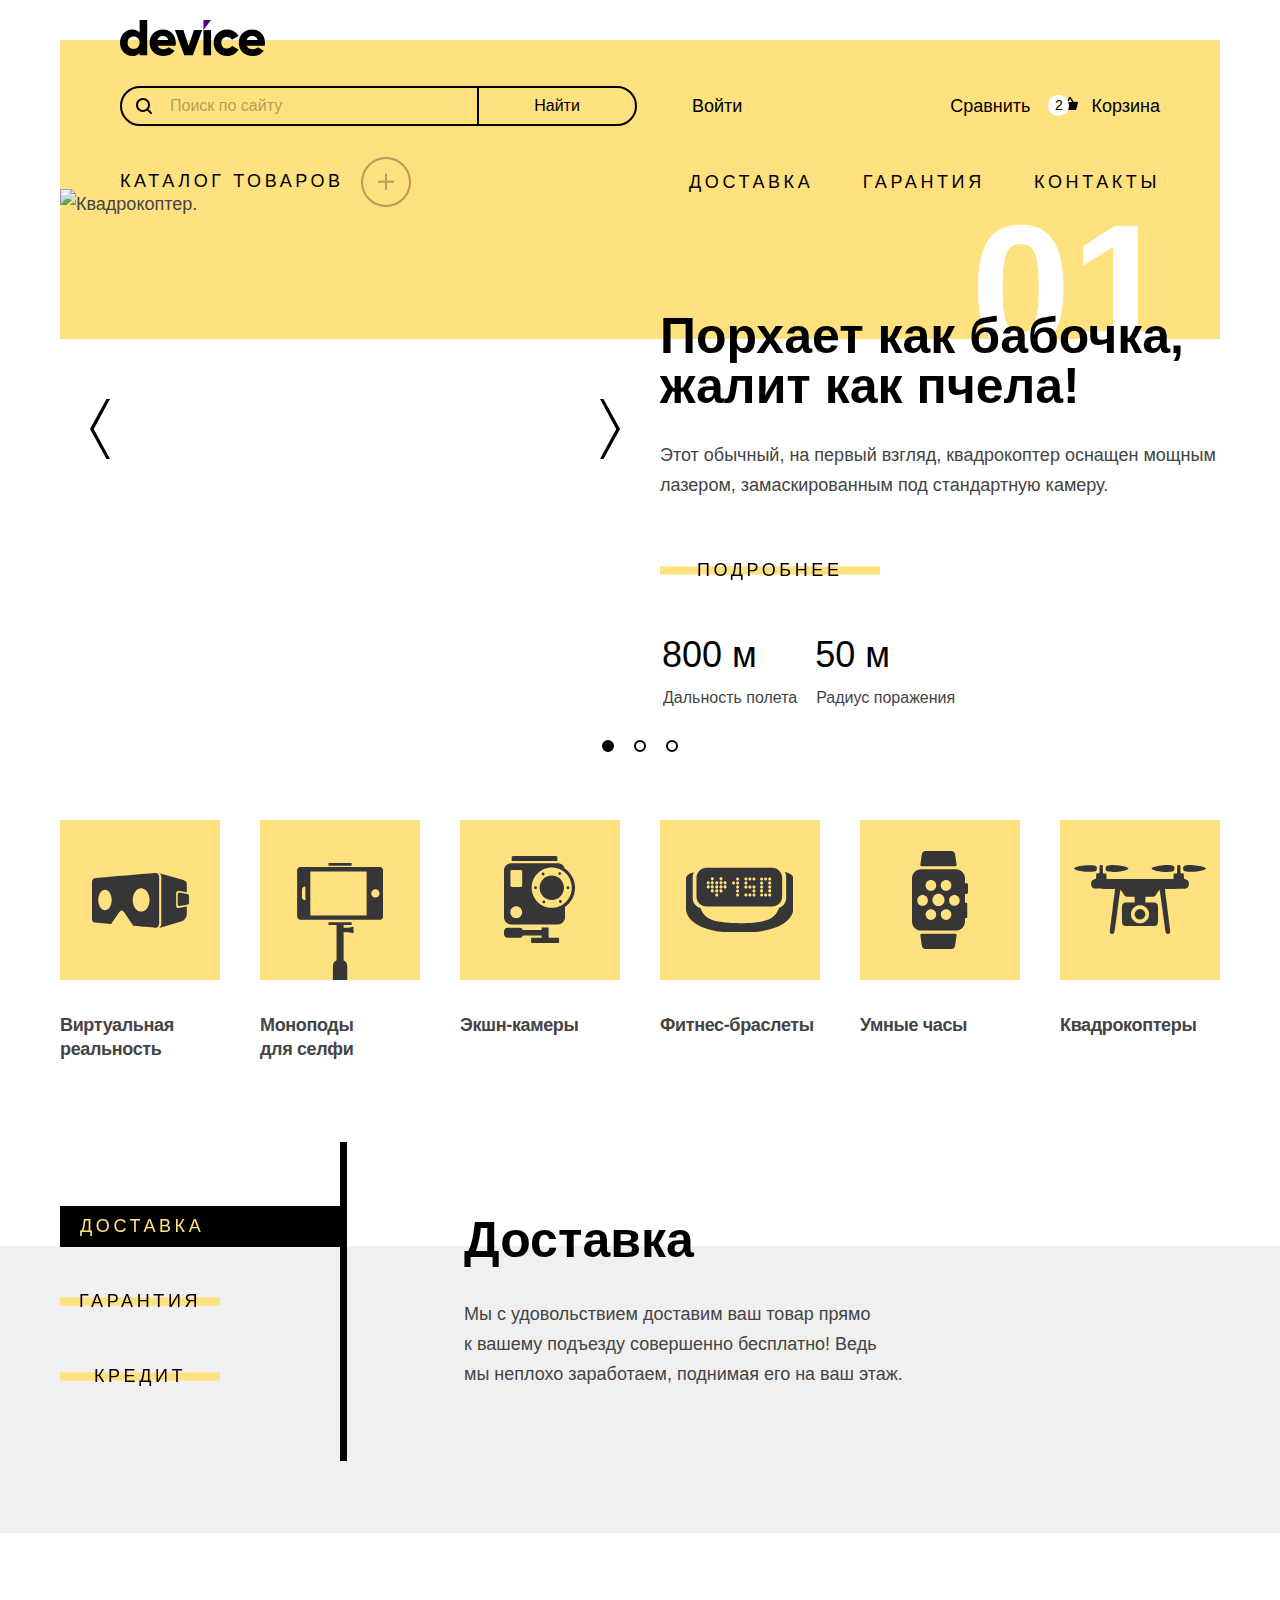
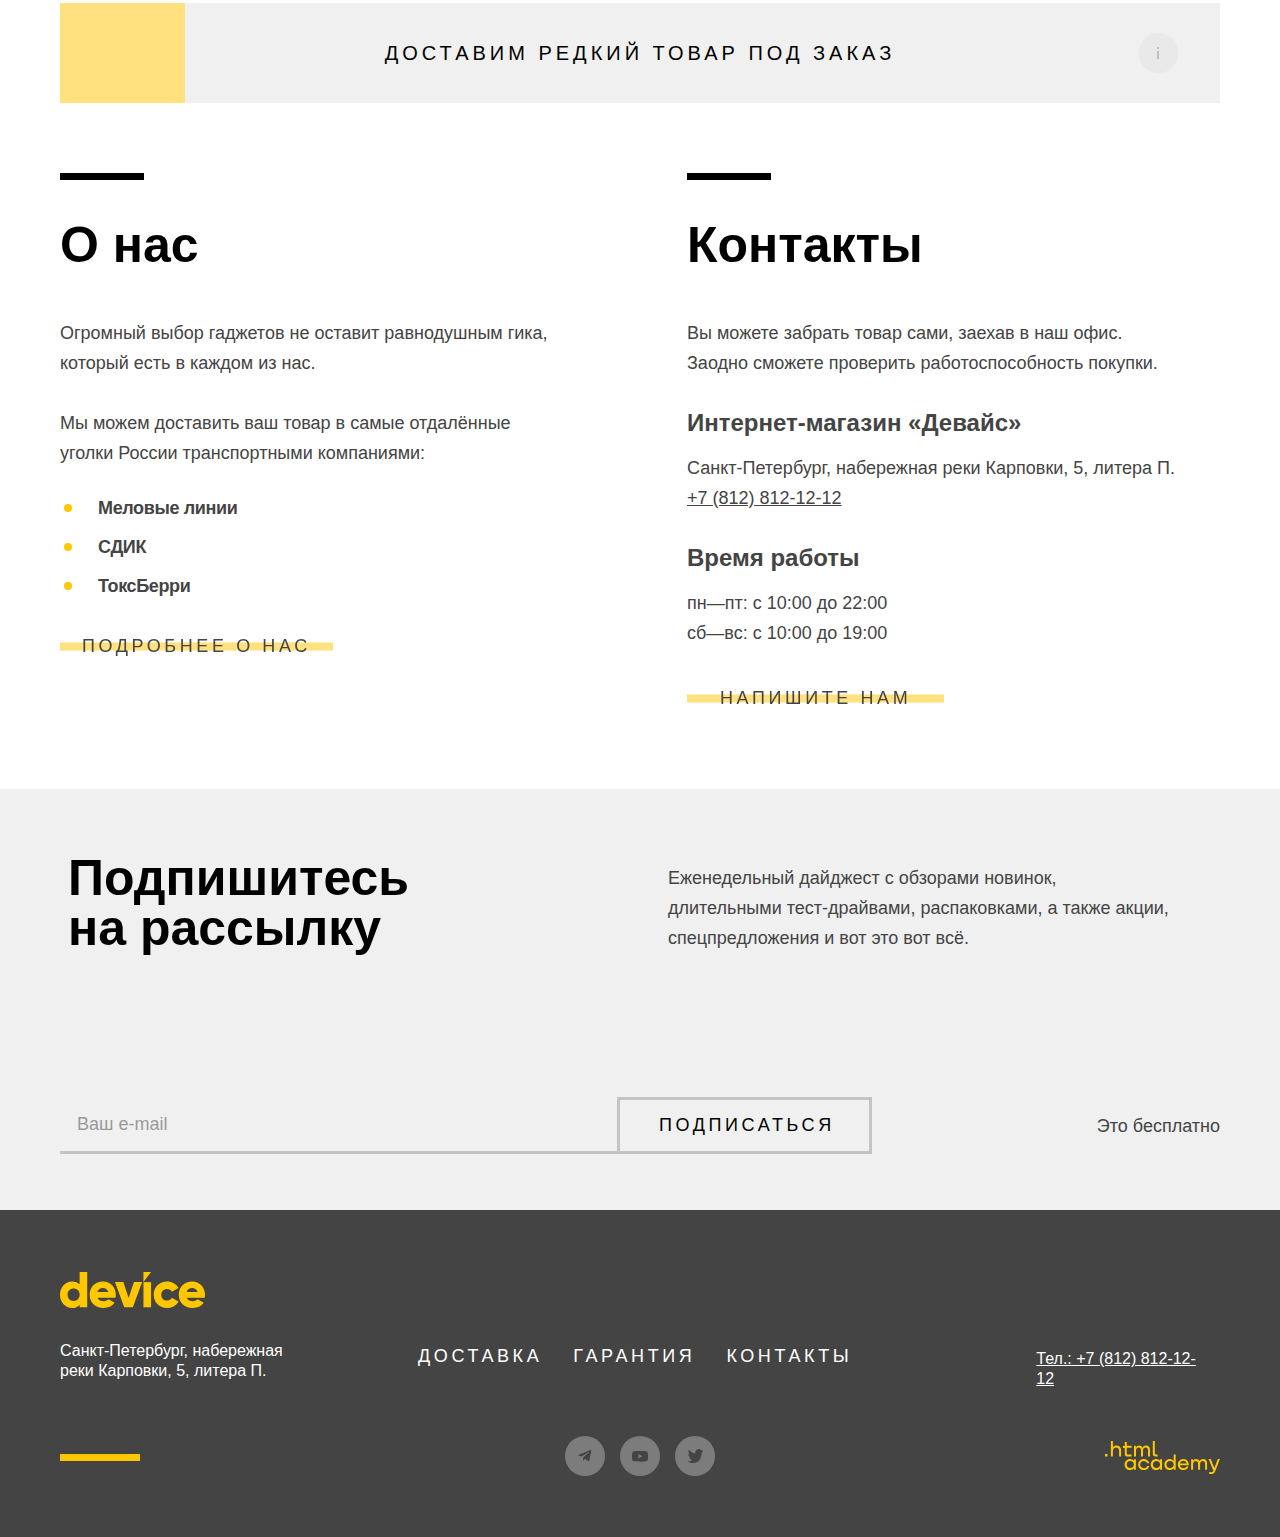
==== commit 2d2f2341: "Устранение ошибок от 23.04.2023 г." ====
--- a/index.html
+++ b/index.html
@@ -18,7 +18,7 @@
   <body>
     <header class="page-header">
       <a class="header-logo-link" href="index.html">
-        <img src="images/header-logo.svg" width="145" height="36" alt="Логотип интернет магазина Девайс.">
+        <img class="header-logo-image" src="images/header-logo.svg" width="145" height="36" alt="Логотип интернет магазина Девайс.">
       </a>
 
       <div class="top-header-block">
@@ -42,7 +42,7 @@
               <a class="compare" href="#">Сравнить</a>
             </li>
             <li class="cart">
-              <a class="cart-link" href="#">Корзина</a>
+              <a class="cart-link" href="#" data-cart="2">Корзина</a>
               <div class="cart-inner">
                 <ul class="cart-list">
                   <li class="cart-item">
@@ -202,22 +202,22 @@
       <section class="categories">
         <h2 class="visually-hidden">Категории товаров.</h2>
         <ul class="categories-list">
-          <li class="categories-item">
+          <li class="categories-item virtual-reality">
             <a class="categories-link" href="#">Виртуальная реальность</a>
           </li>
-          <li class="categories-item">
+          <li class="categories-item monopods">
             <a class="categories-link" href="monopods.html">Моноподы<br> для селфи</a>
           </li>
-          <li class="categories-item">
+          <li class="categories-item action-cameras">
             <a class="categories-link" href="#">Экшн-камеры</a>
           </li>
-          <li class="categories-item">
+          <li class="categories-item fitness-bracers">
             <a class="categories-link" href="#">Фитнес-браслеты</a>
           </li>
-          <li class="categories-item">
+          <li class="categories-item smart-watches">
             <a class="categories-link" href="#">Умные часы</a>
           </li>
-          <li class="categories-item">
+          <li class="categories-item quadrocopters">
             <a class="categories-link" href="#">Квадрокоптеры</a>
           </li>
         </ul>
@@ -255,7 +255,7 @@
       <section class="delivery">
         <h2 class="visually-hidden">Доставка</h2>
         <a class="delivery-link button" href="#">
-          <span>Доставим редкий товар под заказ</span>
+          Доставим редкий товар под заказ
         </a>
       </section>
       <section class="contacts-group">
@@ -380,7 +380,7 @@
             </div>
             <div class="order-form-item email">
               <label class="modal-form-label" for="email">Ваш e-mail:</label>
-              <input class="modal-form-input" type="email" id="email" name="email" placeholder="Введите e-mail" value="почта" required>
+              <input class="modal-form-input" type="email" id="email" name="email" placeholder="Введите e-mail" required>
               <span class="order-form-message">Забавный у вас адрес</span>
             </div>
           </div>
--- a/styles/styles.css
+++ b/styles/styles.css
@@ -158,6 +158,11 @@
   line-height: 18px;
 }
 
+.header-logo-image {
+  width: 145px;
+  height: 36px;
+}
+
 .header-logo-link:hover {
   opacity: 0.6;
 }
@@ -334,7 +339,6 @@
   padding-left: 27px;
   color: #000000;
   position: relative;
-  word-break: break-all;
 }
 
 .user-login::before {
@@ -366,7 +370,6 @@
 .user-logout {
   color: #000000;
   opacity: 0.3;
-  word-break: break-all;
   position: relative;
   display: none;
 }
@@ -390,7 +393,6 @@
   padding-left: 22px;
   color: #000000;
   position: relative;
-  word-break: break-all;
 }
 
 .compare::before {
@@ -429,7 +431,6 @@
   padding-left: 43px;
   color: #000000;
   position: relative;
-  word-break: break-all;
 }
 
 .cart-link::before {
@@ -444,7 +445,7 @@
 }
 
 .cart-link::after {
-  content: "2";
+  content: attr(data-cart);
   position: absolute;
   top: 4px;
   left: 0;
@@ -917,13 +918,13 @@
 }
 
 .slider-item {
-  display: none;
+  visibility: hidden;
+  position: absolute;
   gap: 40px;
-  position: relative;
 }
 
 .slider-item::before {
-  counter-increment: slider 1;
+  counter-increment: slider;
   content: counter(slider, decimal-leading-zero);
   position: absolute;
   top: 84px;
@@ -936,6 +937,8 @@
 
 .current-slider-item {
   display: flex;
+  position: relative;
+  visibility: visible;
 }
 
 .slider-image-container {
@@ -1152,7 +1155,7 @@
   background-repeat: no-repeat;
 }
 
-.categories-item:nth-child(1) .categories-link::after {
+.virtual-reality .categories-link::after {
   background-image: url("../images/vr-icon.svg");
   width: 97px;
   height: 55px;
@@ -1160,7 +1163,7 @@
   left: 32px;
 }
 
-.categories-item:nth-child(2) .categories-link::after {
+.monopods .categories-link::after {
   background-image: url("../images/monopod-icon.svg");
   width: 86px;
   height: 117px;
@@ -1168,7 +1171,7 @@
   left: 37px;
 }
 
-.categories-item:nth-child(3) .categories-link::after {
+.action-cameras .categories-link::after {
   background-image: url("../images/action-camera-icon.svg");
   width: 71px;
   height: 87px;
@@ -1176,7 +1179,7 @@
   left: 44px;
 }
 
-.categories-item:nth-child(4) .categories-link::after {
+.fitness-bracers .categories-link::after {
   background-image: url("../images/fitnes-bracers-icon.svg");
   width: 107px;
   height: 65px;
@@ -1184,7 +1187,7 @@
   left: 26px;
 }
 
-.categories-item:nth-child(5) .categories-link::after {
+.smart-watches .categories-link::after {
   background-image: url("../images/smart-watch-icon.svg");
   width: 56px;
   height: 98px;
@@ -1192,7 +1195,7 @@
   left: 52px;
 }
 
-.categories-item:nth-child(6) .categories-link::after {
+.quadrocopters .categories-link::after {
   background-image: url("../images/drone-icon.svg");
   width: 132px;
   height: 69px;
@@ -1368,10 +1371,8 @@
   background: linear-gradient(to right, #ffe17f 125px, #f0f0f0 125px);
   font-size: 20px;
   line-height: 23px;
-}
-
-.delivery-link span {
-  max-width: 900px;
+  padding: 20px 155px 20px 155px;
+  text-align: center;
 }
 
 .delivery-link::before {
@@ -1381,7 +1382,8 @@
   width: 47px;
   height: 31px;
   left: 39px;
-  top: 35px;
+  top: 50%;
+  transform: translateY(-50%);
 }
 
 .delivery-link::after {
@@ -1392,7 +1394,8 @@
   width: 40px;
   height: 40px;
   right: 42px;
-  top: 30px;
+  top: 50%;
+  transform: translateY(-50%);
   opacity: 0.6;
 }
 
@@ -1528,6 +1531,10 @@
   margin: 0;
   text-decoration: underline;
   color: #444444;
+}
+
+.address-phone:hover {
+  opacity: 0.6;
 }
 
 .address-phone:focus-visible {
@@ -1608,11 +1615,16 @@
   font-size: 18px;
   line-height: 30px;
   outline: none;
+  transition: opacity 0.5s ease;
 }
 
 .subscribe-form-input::placeholder {
   color: #444444;
   opacity: 0.5;
+}
+
+.subscribe-form-input:hover {
+  opacity: 0.6;
 }
 
 .subscribe-form-input:focus-visible {
@@ -1632,6 +1644,11 @@
   border: solid 3px #c4c4c4;
   padding: 15px 39px;
   max-width: 255px;
+  transition: background-color 0.5s ease;
+}
+
+.subscribe-form-button:hover {
+  background-color: #dcdcdc;
 }
 
 .subscribe-form-button:focus-visible {
@@ -1781,12 +1798,12 @@
 .catalog-filter-list {
   width: 260px;
   list-style-type: none;
-  margin: 0 0 2px 0;
+  margin: 4px 0 7px 0;
   padding: 0;
 }
 
 .catalog-filter-item {
-  margin-bottom: 7px;
+  margin-bottom: 17px;
 }
 
 .catalog-filter-item:last-of-type {
@@ -1799,7 +1816,7 @@
   display: flex;
   position: relative;
   width: 200px;
-  margin: 2px 0 33px 0;
+  margin: 2px 0 0 0;
   z-index: 1;
 }
 
@@ -1828,6 +1845,7 @@
 .toggle-wrapper {
   display: flex;
   justify-content: center;
+  padding: 0 0 33px 0;
 }
 
 .range-toggle {
@@ -1909,6 +1927,7 @@
 /* CHECKBOXES & RADIO */
 
 .control {
+  display: block;;
   cursor: pointer;
   position: relative;
   font-family: "Rubik", sans-serif;
@@ -2041,7 +2060,7 @@
   background-repeat: no-repeat;
   background-size: 9px 6px;
   background-position: 122px 14px;
-  outline: none;
+  padding-right: 30px;
 }
 
 .select-control:hover {
@@ -2125,7 +2144,7 @@
 .product-link {
   display: grid;
   grid-template-rows: auto auto;
-  grid-template-columns: auto max-content;
+  grid-template-columns: auto auto;
   row-gap: 32px;
   column-gap: 71px;
   color: #444444;
@@ -2173,6 +2192,11 @@
   transition: opacity 0.3s ease;
 }
 
+.product-link-image {
+  width: 360px;
+  height: 380px;
+}
+
 .product-link:hover .product-link-image-container::before,
 .product-link:hover .product-link-image-container::after {
   opacity: 1;
@@ -2224,12 +2248,13 @@
   display: flex;
   grid-row: 2 / -1;
   grid-column: 2 / -1;
-  text-align: end;
+  line-height: 21px;
+  text-align: right;
   justify-content: flex-end;
-  align-self: top;
+  align-self: flex-start;
   margin: 0;
   padding: 0;
-  max-width: 150px;
+  max-width: 110px;
 }
 
 .product-link:hover .product-link-name {
@@ -2270,6 +2295,7 @@
 .product-button {
   display: flex;
   margin: 0 0 44px 0;
+  padding: 15px;
   font-size: 16px;
   line-height: 19px;
   width: auto;
@@ -2279,7 +2305,7 @@
   justify-content: center;
   align-items: center;
   position: relative;
-  outline: none;
+  text-align: center;
 }
 
 .product-button:hover {
@@ -2334,7 +2360,6 @@
 }
 
 .page-select-link {
-  height: 70px;
   font-family: "Raleway", sans-serif;
   font-weight: 800;
   font-size: 18px;
@@ -2343,7 +2368,7 @@
   text-transform: uppercase;
   padding: 25px;
   color: #000000;
-  max-width: 150px;
+  max-width: 200px;
 }
 
 .pagination-link:hover {
@@ -2474,12 +2499,12 @@
   padding: 0;
   margin: 0;
   max-width: 127px;
-  word-break: break-all;
 }
 
 .footer-navigation-link {
   color: #ffffff;
   max-width: 127px;
+  position: relative;
 }
 
 .footer-navigation-link:hover {
@@ -2490,7 +2515,7 @@
   content: "";
   position: absolute;
   background-color: #ffc700;
-  width: calc(100% - 3px);
+  width: 100%;
   height: 2px;
   left: 0;
   bottom: -4px;
@@ -2519,10 +2544,9 @@
   text-decoration: underline;
   font-size: 16px;
   line-height: 20px;
-  outline: none;
   position: relative;
   max-width: 175px;
-  align-self: center;
+  margin-top: 8px;
 }
 
 .footer-contacts-address-phone:hover {
@@ -2865,7 +2889,6 @@
   outline: none;
   cursor: pointer;
   max-width: 180px;
-  word-break: break-all;
 }
 
 .count-label::after {
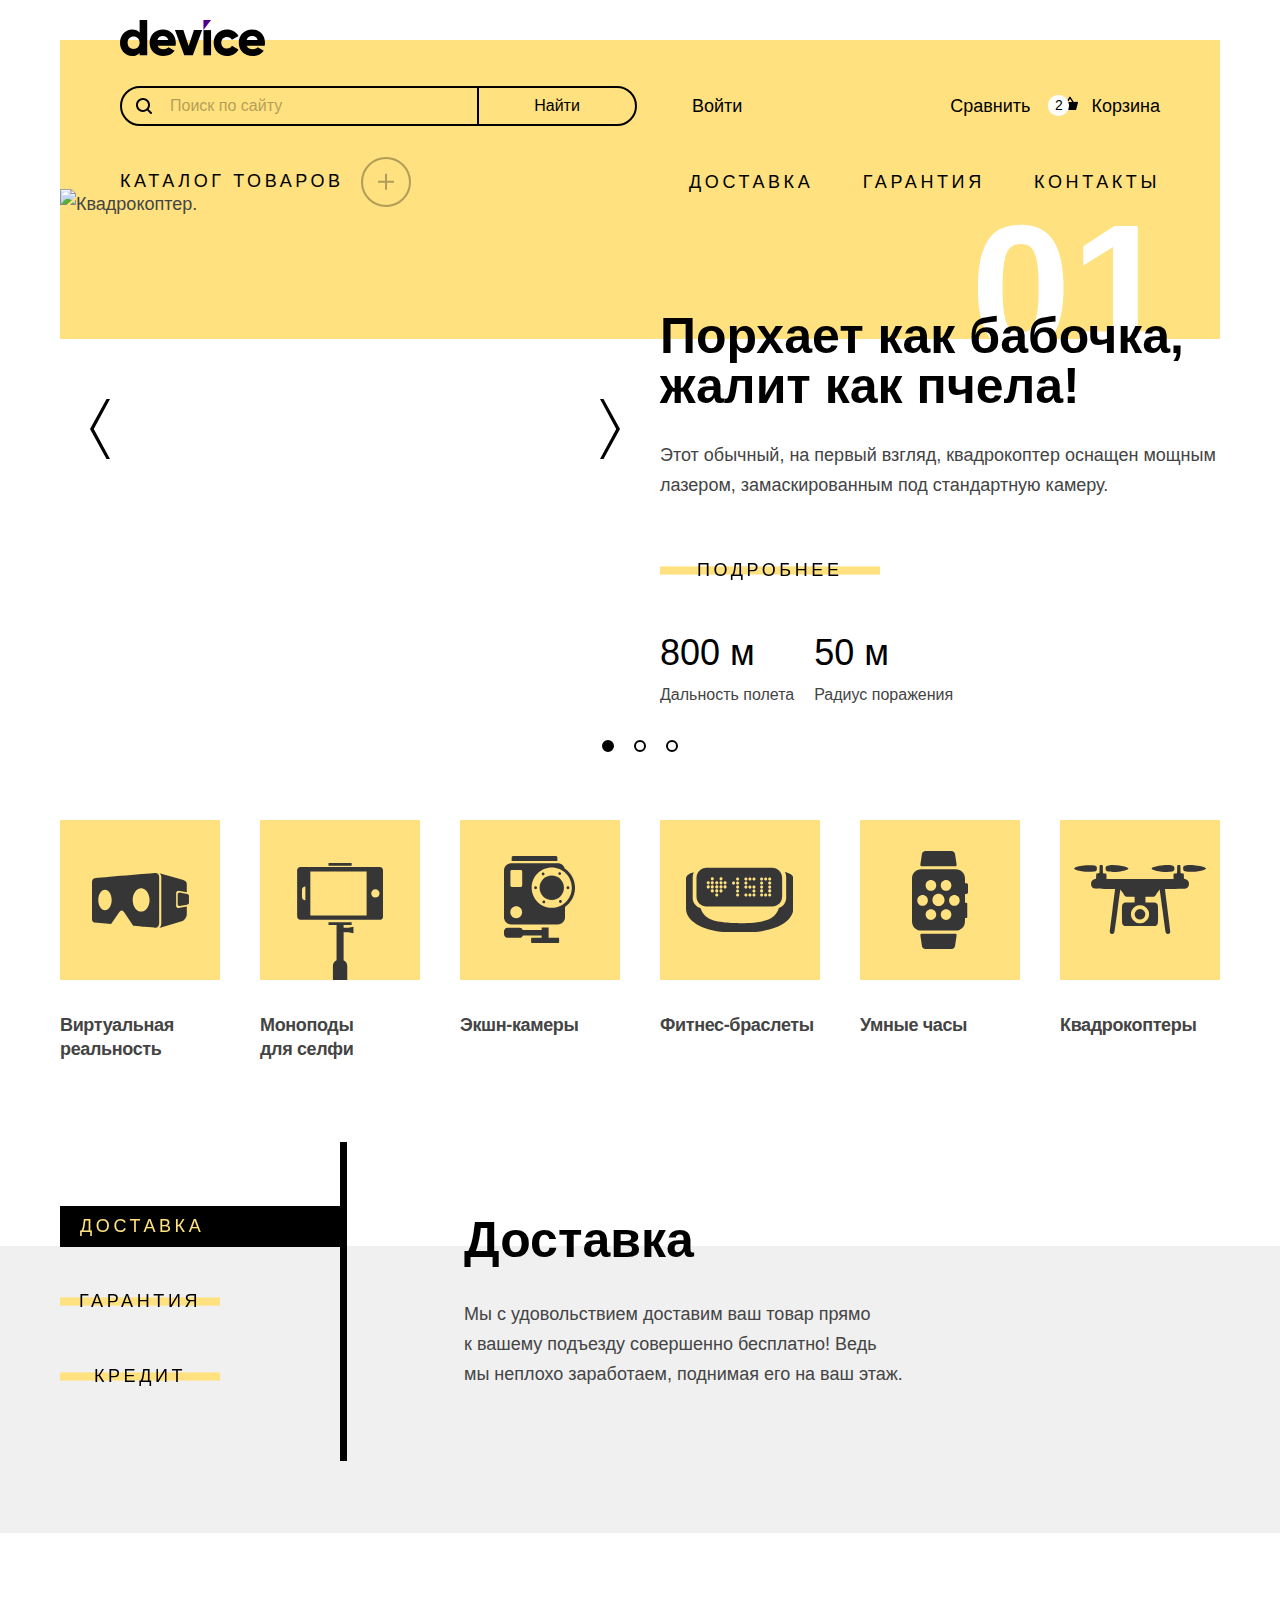
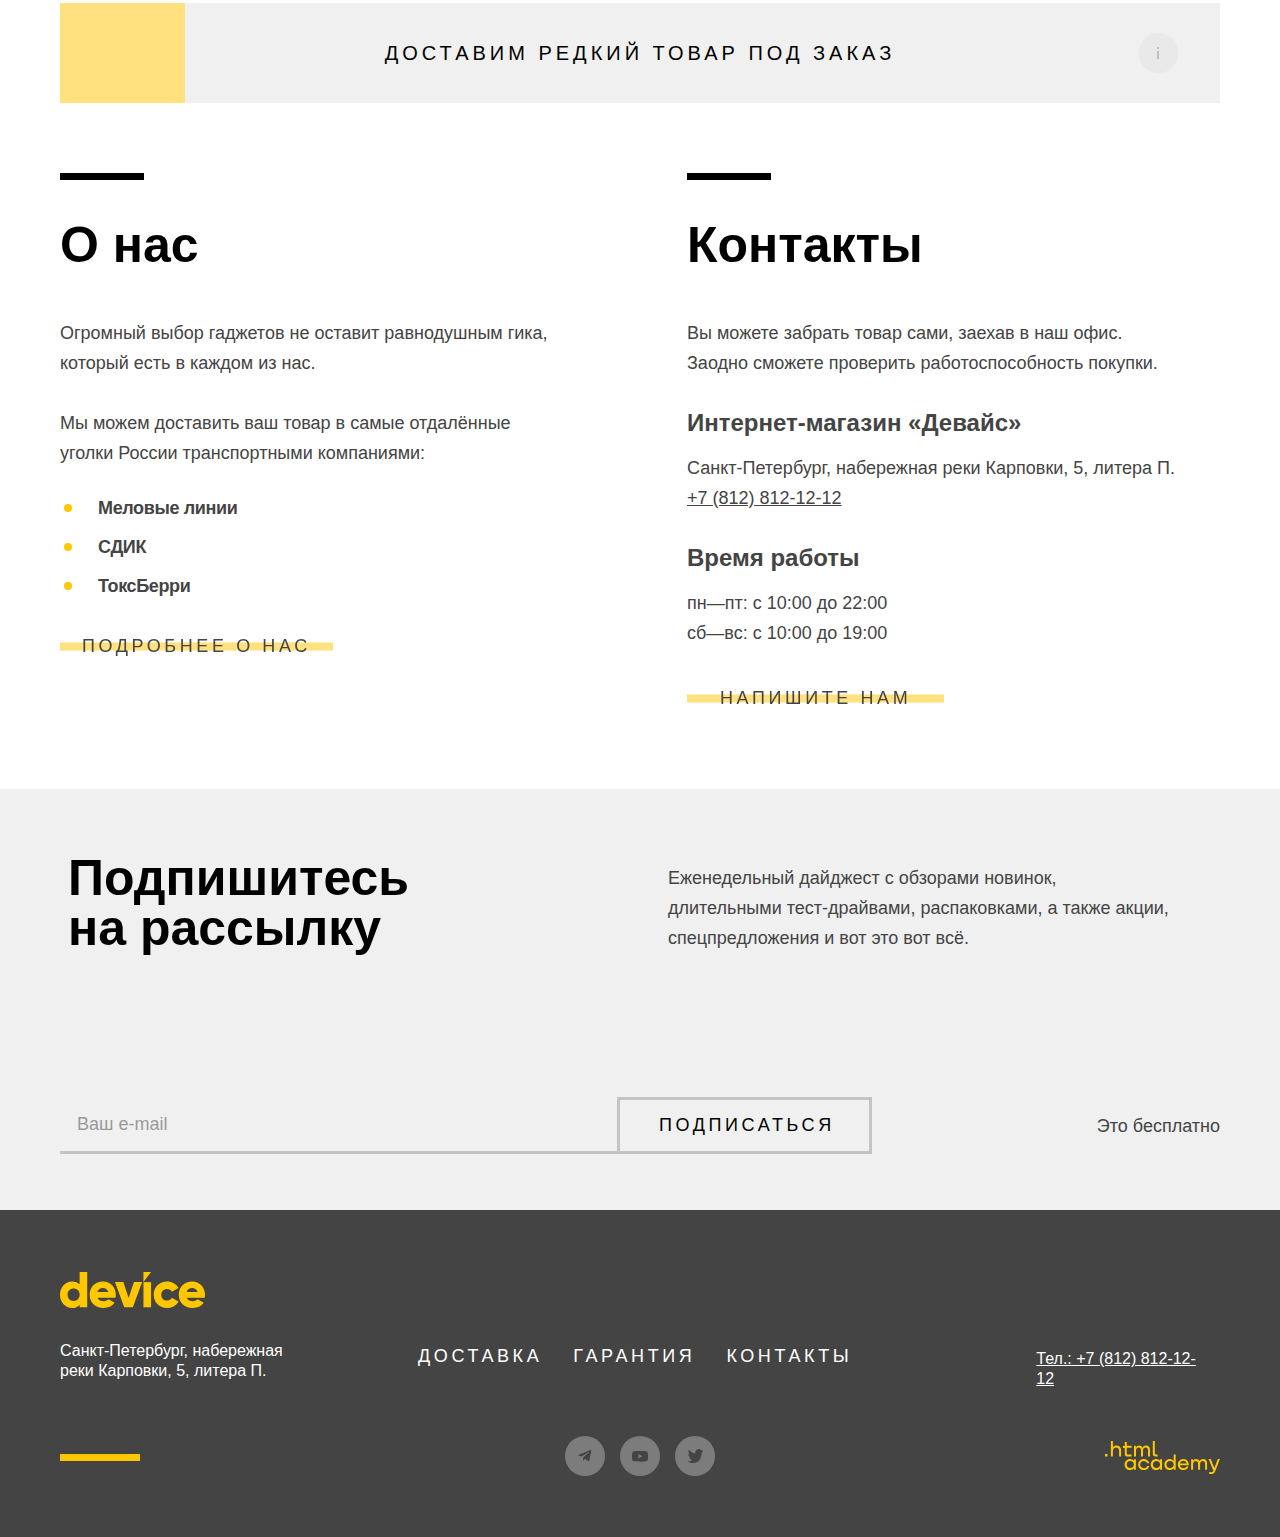
==== commit a21556bb: "Исправлены мелкие недочеты" ====
--- a/index.html
+++ b/index.html
@@ -20,7 +20,6 @@
       <a class="header-logo-link" href="index.html">
         <img class="header-logo-image" src="images/header-logo.svg" width="145" height="36" alt="Логотип интернет магазина Девайс.">
       </a>
-
       <div class="top-header-block">
         <form class="search-form" action="https://echo.htmlacademy.ru/" method="post">
           <label class="search-form-label">
@@ -71,7 +70,6 @@
             </li>
           </ul>
         </nav>
-
         <nav class="product-navigation">
           <div class="product-catalog">
             <button class="product-catalog-button button" type="button">Каталог товаров</button>
@@ -131,16 +129,16 @@
                 <p class="slider-slogan heading">Порхает как бабочка, жалит как пчела!</p>
                 <p class="slider-description">Этот обычный, на первый взгляд, квадрокоптер оснащен мощным лазером, замаскированным под стандартную камеру.</p>
                 <a class="slider-link button button-decorated" href="#">Подробнее</a>
-                <table>
-                  <tr>
-                    <th class="parameters-count">800 м</th>
-                    <th class="parameters-count">50 м</th>
-                  </tr>
-                  <tr>
-                    <td class="parameters-description">Дальность полета</td>
-                    <td class="parameters-description">Радиус поражения</td>
-                  </tr>
-                </table>
+                <ul class="parameters-list">
+                  <li class="parameters-item">
+                    <span class="parameters-count">800 м</span>
+                    <span class="parameters-description">Дальность полета</span>
+                  </li>
+                  <li class="parameters-item">
+                    <span class="parameters-count">50 м</span>
+                    <span class="parameters-description">Радиус поражения</span>
+                  </li>
+                </ul>
               </div>
             </li>
             <li class="slider-item">
@@ -151,14 +149,12 @@
                 <p class="slider-slogan heading">Худеем правильно!</p>
                 <p class="slider-description">Мотивирующие фитнес-браслеты помогут найти в себе силы не пропускать занятия и соблюдать диету.</p>
                 <a class="slider-link button button-decorated" href="#">Подробнее</a>
-                <table>
-                  <tr>
-                    <th class="parameters-count">48 часов</th>
-                  </tr>
-                  <tr>
-                    <td class="parameters-description">Без подзарядки</td>
-                  </tr>
-                </table>
+                <ul class="parameters-list">
+                  <li class="parameters-item">
+                    <span class="parameters-count">48 часов</span>
+                    <span class="parameters-description">Без подзарядки</span>
+                  </li>
+                </ul>
               </div>
             </li>
             <li class="slider-item">
@@ -169,18 +165,20 @@
                 <p class="slider-slogan heading">Делай селфи, как Бен Стиллер! </p>
                 <p class="slider-description">Самая длинная палка для селфи доступна в нашем магазине. Восемь (Восемь, Карл!) метров длиной и весом всего 5 кг.</p>
                 <a class="slider-link button button-decorated" href="#">Подробнее</a>
-                <table>
-                  <tr>
-                    <th class="parameters-count">8,5 м</th>
-                    <th class="parameters-count">5 кг</th>
-                    <th class="parameters-count">Карбон</th>
-                  </tr>
-                  <tr>
-                    <td class="parameters-description">Длина палки</td>
-                    <td class="parameters-description">Вес палки</td>
-                    <td class="parameters-description">Материал</td>
-                  </tr>
-                </table>
+                <ul class="parameters-list">
+                  <li class="parameters-item">
+                    <span class="parameters-count">8,5 м</span>
+                    <span class="parameters-description">Длина палки</span>
+                  </li>
+                  <li class="parameters-item">
+                    <span class="parameters-count">5 кг</span>
+                    <span class="parameters-description">Вес палки</span>
+                  </li>
+                  <li class="parameters-item">
+                    <span class="parameters-count">Карбон</span>
+                    <span class="parameters-description">Материал</span>
+                  </li>
+                </ul>
               </div>
             </li>
           </ul>
@@ -294,6 +292,7 @@
         <div class="subscribe-form-wrapper">
           <form class="subscribe-form" action="https://echo.htmlacademy.ru/" method="post">
             <label>
+              <!-- Состояние ошибки включается при добавлении в <input> класса: "subscribe-form-invalid" -->
               <input class="subscribe-form-input" type="email" aria-label="Ваш e-mail." placeholder="Ваш e-mail" required>
             </label>
             <button class="subscribe-form-button button" type="submit">Подписаться</button>
@@ -375,11 +374,13 @@
           <div class="user-information">
             <div class="order-form-item username">
               <label class="modal-form-label" for="username">Ваше имя:</label>
+              <!-- Состояние ошибки включается при добавлении в <input> класса: "modal-input-invalid" -->
               <input class="modal-form-input" type="text" id="username" name="username" placeholder="Введите имя" required>
               <span class="order-form-message">Добавьте имя</span>
             </div>
             <div class="order-form-item email">
               <label class="modal-form-label" for="email">Ваш e-mail:</label>
+              <!-- Состояние ошибки включается при добавлении в <input> класса: "modal-input-invalid" -->
               <input class="modal-form-input" type="email" id="email" name="email" placeholder="Введите e-mail" required>
               <span class="order-form-message">Забавный у вас адрес</span>
             </div>
@@ -387,13 +388,20 @@
           <div class="order-products">
             <div class="order-products-item product-name">
               <label class="modal-form-label" for="product-name">Что нужно привезти:</label>
+              <!-- Состояние ошибки включается при добавлении в <input> класса: "modal-input-invalid" -->
               <input class="modal-form-input " type="text" id="product-name" name="product-name" placeholder="В свободной форме" required>
             </div>
             <div class="order-products-item product-count">
-              <label class="modal-form-label count-label" for="product-count" tabindex="0">
-                Количество:
-                <span class="count-information">Постараемся найти, сколько нужно. Привезём сколько получится по требованиям<br> к провозу багажа.</span>
-              </label>
+              <div class="count-heading">
+                <label class="modal-form-label count-label" for="product-count" tabindex="0">
+                  Количество:
+                </label>
+                <div class="information">
+                  <img class="information-icon" src="images/information-icon.svg" width="26" height="26" alt="Информация.">
+                  <span class="count-information">Постараемся найти, сколько нужно. Привезём сколько получится по требованиям<br> к провозу багажа.</span>
+                </div>
+              </div>
+              <!-- Состояние ошибки включается при добавлении в <div> с классом "order-product-container" класса: "modal-input-invalid" -->
               <div class="order-product-container">
                 <button class="count count-minus button" type="button">
                   <svg width="16" height="3" viewBox="0 0 16 3">
@@ -413,6 +421,7 @@
         </form>
       </div>
     </section>
+
     <script src="js/scripts.js"></script>
   </body>
 </html>
--- a/styles/styles.css
+++ b/styles/styles.css
@@ -1,24 +1,24 @@
 @font-face {
   font-family: "Rubik";
+  src: url("../fonts/rubik/rubik-400.woff2") format("woff2");
+  font-weight: 400;
   font-style: normal;
-  font-weight: 400;
-  src: url("../fonts/rubik/rubik-400.woff2") format("woff2");
   font-display: swap;
 }
 
 @font-face {
   font-family: "Rubik";
+  src: url("../fonts/rubik/rubik-700.woff2") format("woff2");
+  font-weight: 700;
   font-style: normal;
-  font-weight: 700;
-  src: url("../fonts/rubik/rubik-700.woff2") format("woff2");
   font-display: swap;
 }
 
 @font-face {
   font-family: "Raleway";
+  src: url("../fonts/raleway/raleway-800.woff2") format("woff2");
+  font-weight: 800;
   font-style: normal;
-  font-weight: 800;
-  src: url("../fonts/raleway/raleway-800.woff2") format("woff2");
   font-display: swap;
 }
 
@@ -300,6 +300,7 @@
 
 .search-form-button:disabled {
   opacity: 0.3;
+  pointer-events: none;
 }
 
 .user-navigation {
@@ -368,8 +369,7 @@
 }
 
 .user-logout {
-  color: #000000;
-  opacity: 0.3;
+  color: rgba(0, 0, 0, 0.3);
   position: relative;
   display: none;
 }
@@ -969,17 +969,26 @@
   margin-bottom: 47px;
 }
 
+.parameters-list {
+  display: flex;
+  flex-wrap: wrap;
+  list-style-type: none;
+  padding: 0;
+  gap: 20px;
+}
+
+.parameters-item {
+  display: flex;
+  flex-direction: column;
+  row-gap: 12px;
+}
+
 .parameters-count {
   font-weight: 400;
   font-size: 36px;
   line-height: 30px;
   text-align: start;
-  padding: 0 16px 10px 0;
   color: #000000;
-}
-
-.parameters-count:last-child {
-  padding-right: 0;
 }
 
 .parameters-description {
@@ -987,11 +996,6 @@
   font-size: 16px;
   line-height: 30px;
   text-align: start;
-  padding-right: 16px;
-}
-
-.parameters-description:last-child {
-  padding-right: 0;
 }
 
 .previous-slide {
@@ -1292,7 +1296,7 @@
 
 .tab-link-active.button-decorated:hover,
 .tab-link-active.button-decorated:active,
-.tab-link-active.button-decorated:focus {
+.tab-link-active.button-decorated:focus-visible {
   justify-content: flex-start;
   padding-left: 50px;
 }
@@ -1539,6 +1543,10 @@
 
 .address-phone:focus-visible {
   outline: 2px solid #af4fff;
+}
+
+.address-phone:active {
+  opacity: 0.3;
 }
 
 .contacts-work-time {
@@ -1615,7 +1623,7 @@
   font-size: 18px;
   line-height: 30px;
   outline: none;
-  transition: opacity 0.5s ease;
+  transition: opacity 0.3s ease;
 }
 
 .subscribe-form-input::placeholder {
@@ -1644,7 +1652,7 @@
   border: solid 3px #c4c4c4;
   padding: 15px 39px;
   max-width: 255px;
-  transition: background-color 0.5s ease;
+  transition: background-color 0.3s ease, color 0.3s ease;
 }
 
 .subscribe-form-button:hover {
@@ -1653,6 +1661,16 @@
 
 .subscribe-form-button:focus-visible {
   outline: 2px solid #af4fff;
+}
+
+.subscribe-form-button:active {
+  background-color: #000000;
+  color: #dcdcdc;
+}
+
+.subscribe-form-button:disabled {
+  opacity: 0.3;
+  pointer-events: none;
 }
 
 .subscribe-layout {
@@ -2421,6 +2439,7 @@
 
 .page-footer {
   background-color: #444444;
+  margin-top: auto;
 }
 
 .footer-wrapper {
@@ -2546,7 +2565,7 @@
   line-height: 20px;
   position: relative;
   max-width: 175px;
-  margin-top: 8px;
+  margin: 8px 0 auto 0;
 }
 
 .footer-contacts-address-phone:hover {
@@ -2735,7 +2754,7 @@
   font-size: 18px;
   line-height: 20px;
   letter-spacing: -0.02em;
-  margin-bottom: 14px;
+  margin: 0 0 14px 0;
   position: relative;
 }
 
@@ -2885,28 +2904,38 @@
   display: none;
 }
 
+.count-heading {
+  display: flex;
+  align-items: center;
+  max-width: 180px;
+  margin: 0 0 8px 0;
+}
+
 .count-label {
   outline: none;
+  max-width: 120px;
+  margin: 0 8px 0 0;
+}
+
+.information {
+  position: relative;
   cursor: pointer;
-  max-width: 180px;
-}
-
-.count-label::after {
-  content: "";
-  position: absolute;
-  background-image: url("../images/information-icon.svg");
-  background-repeat: no-repeat;
-  top: -2px;
-  right: 34px;
+  display: flex;
+  align-items: center;
+  z-index: 1;
+}
+
+.information-icon {
   width: 26px;
   height: 26px;
+  padding: 0;
 }
 
 .count-information {
   position: absolute;
   display: none;
   top: 32px;
-  right: 0;
+  right: -35px;
   background-color: #000000;
   color: #ffffff;
   padding: 19px 17px 19px 19px;
@@ -2927,7 +2956,7 @@
   width: 14px;
   height: 6px;
   top: -6px;
-  right: 40px;
+  right: 41px;
 }
 
 .count-information:after {
@@ -2939,10 +2968,9 @@
   right: 0;
 }
 
-.count-label:hover .count-information,
-.count-label:focus .count-information,
-.count-label:focus-visible .count-information,
-.count-label:active .count-information {
+.information:hover .count-information,
+.information:focus .count-information,
+.information:focus-visible .count-information {
   display: block;
 }
 
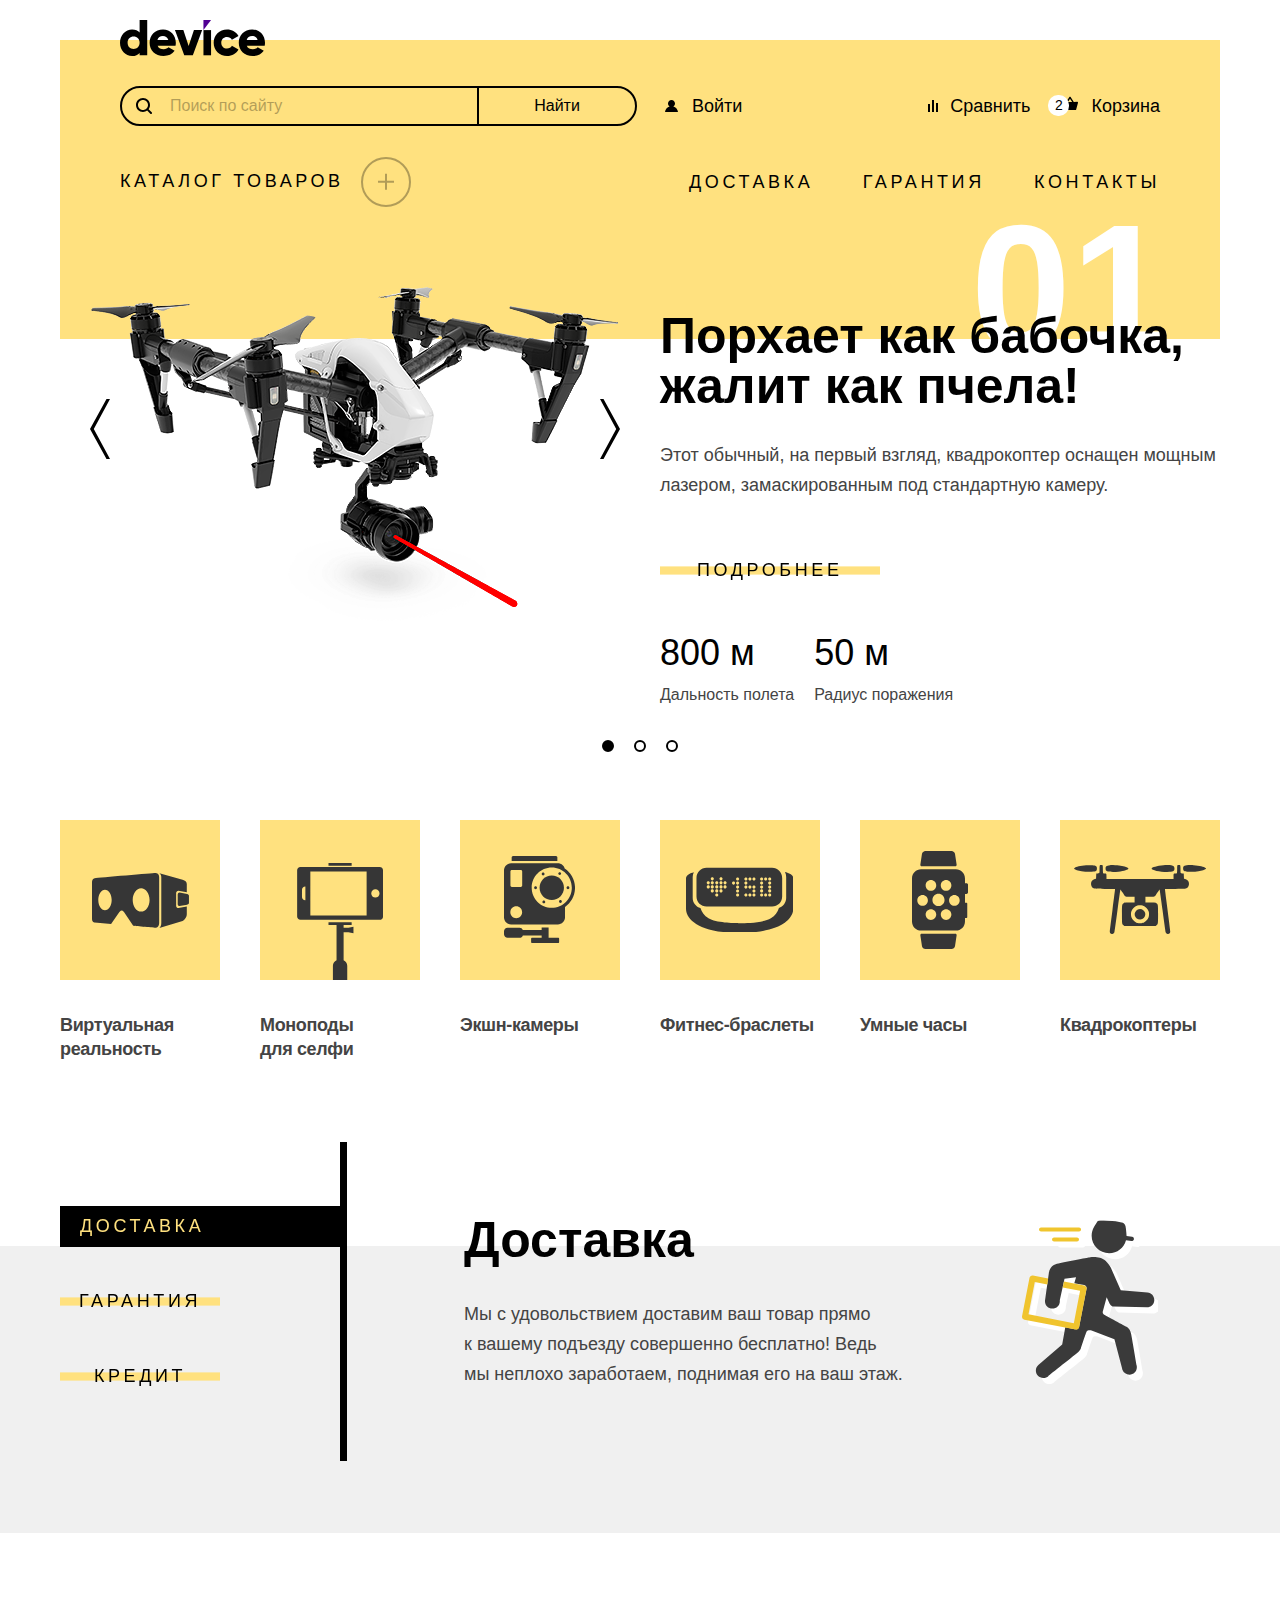
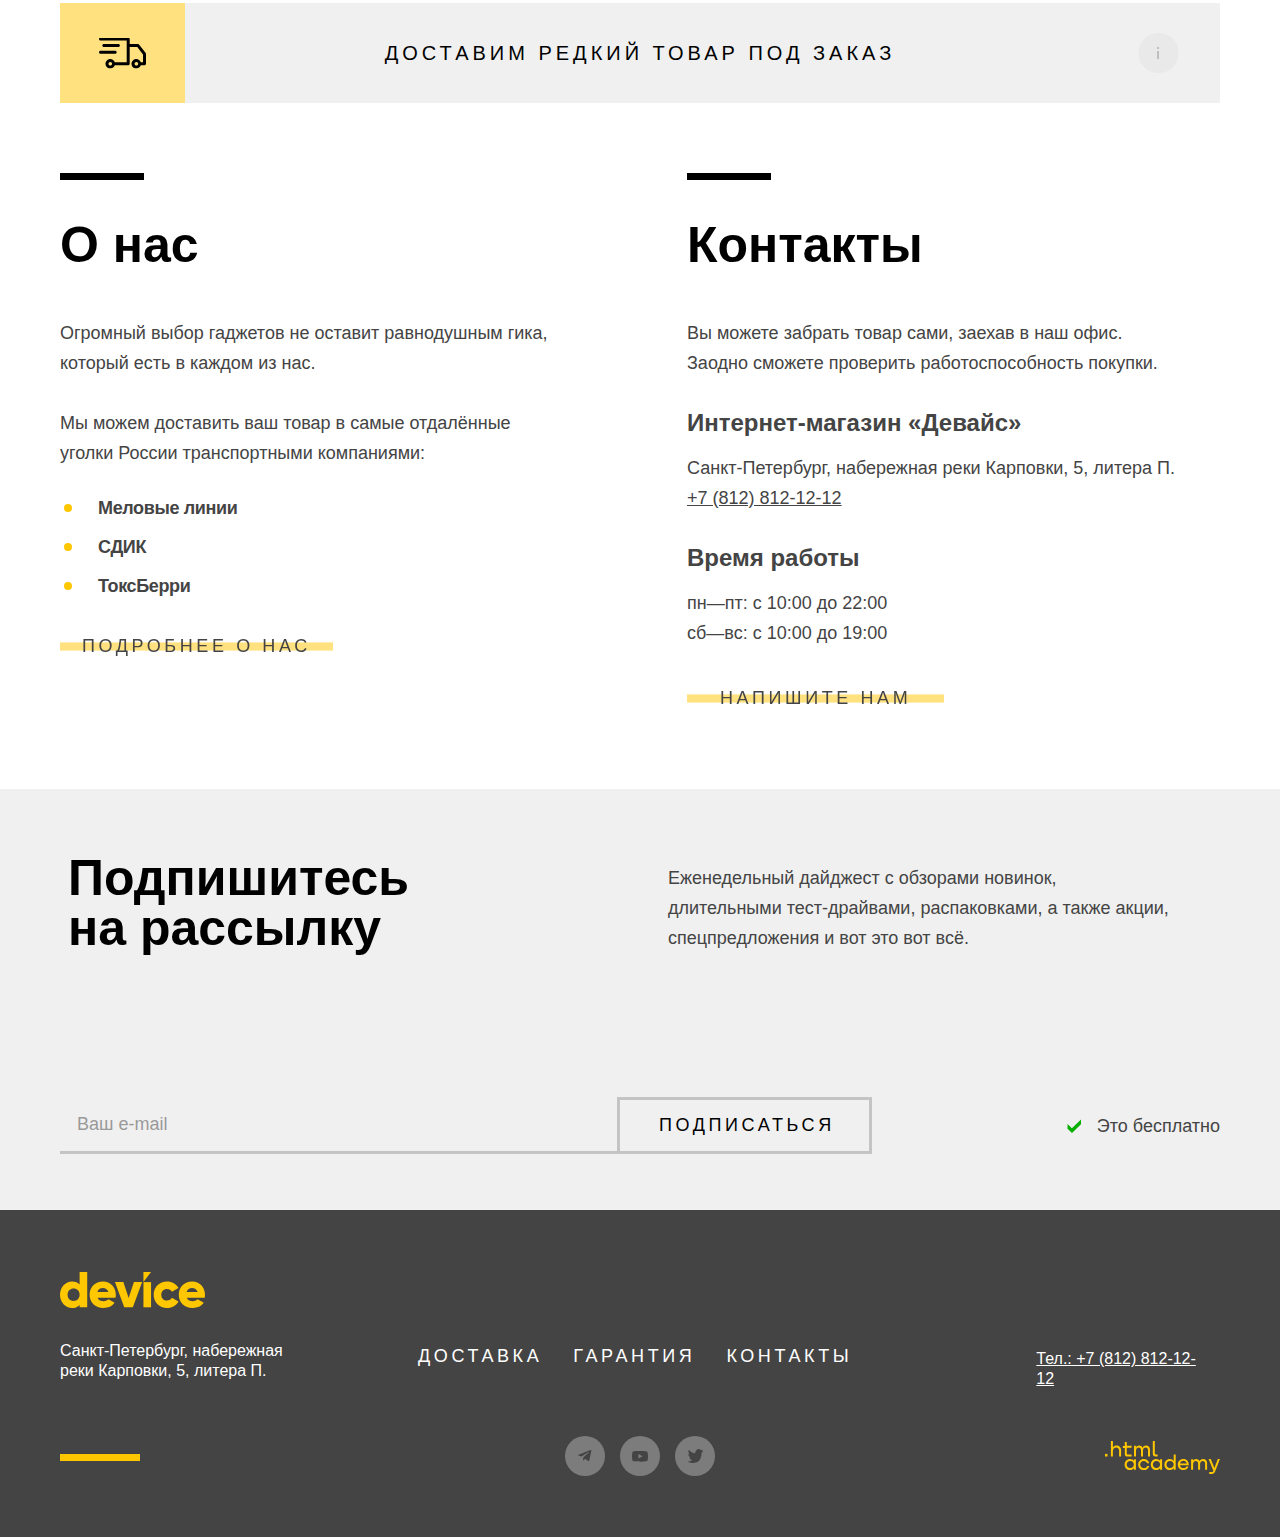
==== commit 0d6572c9: "Merge pull request #1 from WStalker/master" ====
--- a/index.html
+++ b/index.html
@@ -7,11 +7,11 @@
     <title>HTML Academy: Девайс</title>
     <link rel="stylesheet" href="styles/styles.css">
     <link rel="icon" href="favicon.ico">
-    <link rel="apple-touch-icon" sizes="180x180" href="/images/apple-touch-icon.png">
-    <link rel="icon" type="image/png" sizes="32x32" href="/images/favicon-32x32.png">
-    <link rel="icon" type="image/png" sizes="16x16" href="/images/favicon-16x16.png">
-    <link rel="manifest" href="/site.webmanifest">
-    <link rel="mask-icon" href="/images/safari-pinned-tab.svg" color="#5bbad5">
+    <link rel="apple-touch-icon" sizes="180x180" href="images/apple-touch-icon.png">
+    <link rel="icon" type="image/png" sizes="32x32" href="images/favicon-32x32.png">
+    <link rel="icon" type="image/png" sizes="16x16" href="images/favicon-16x16.png">
+    <link rel="manifest" href="site.webmanifest">
+    <link rel="mask-icon" href="images/safari-pinned-tab.svg" color="#5bbad5">
     <meta name="msapplication-TileColor" content="#da532c">
     <meta name="theme-color" content="#ffffff">
   </head>
